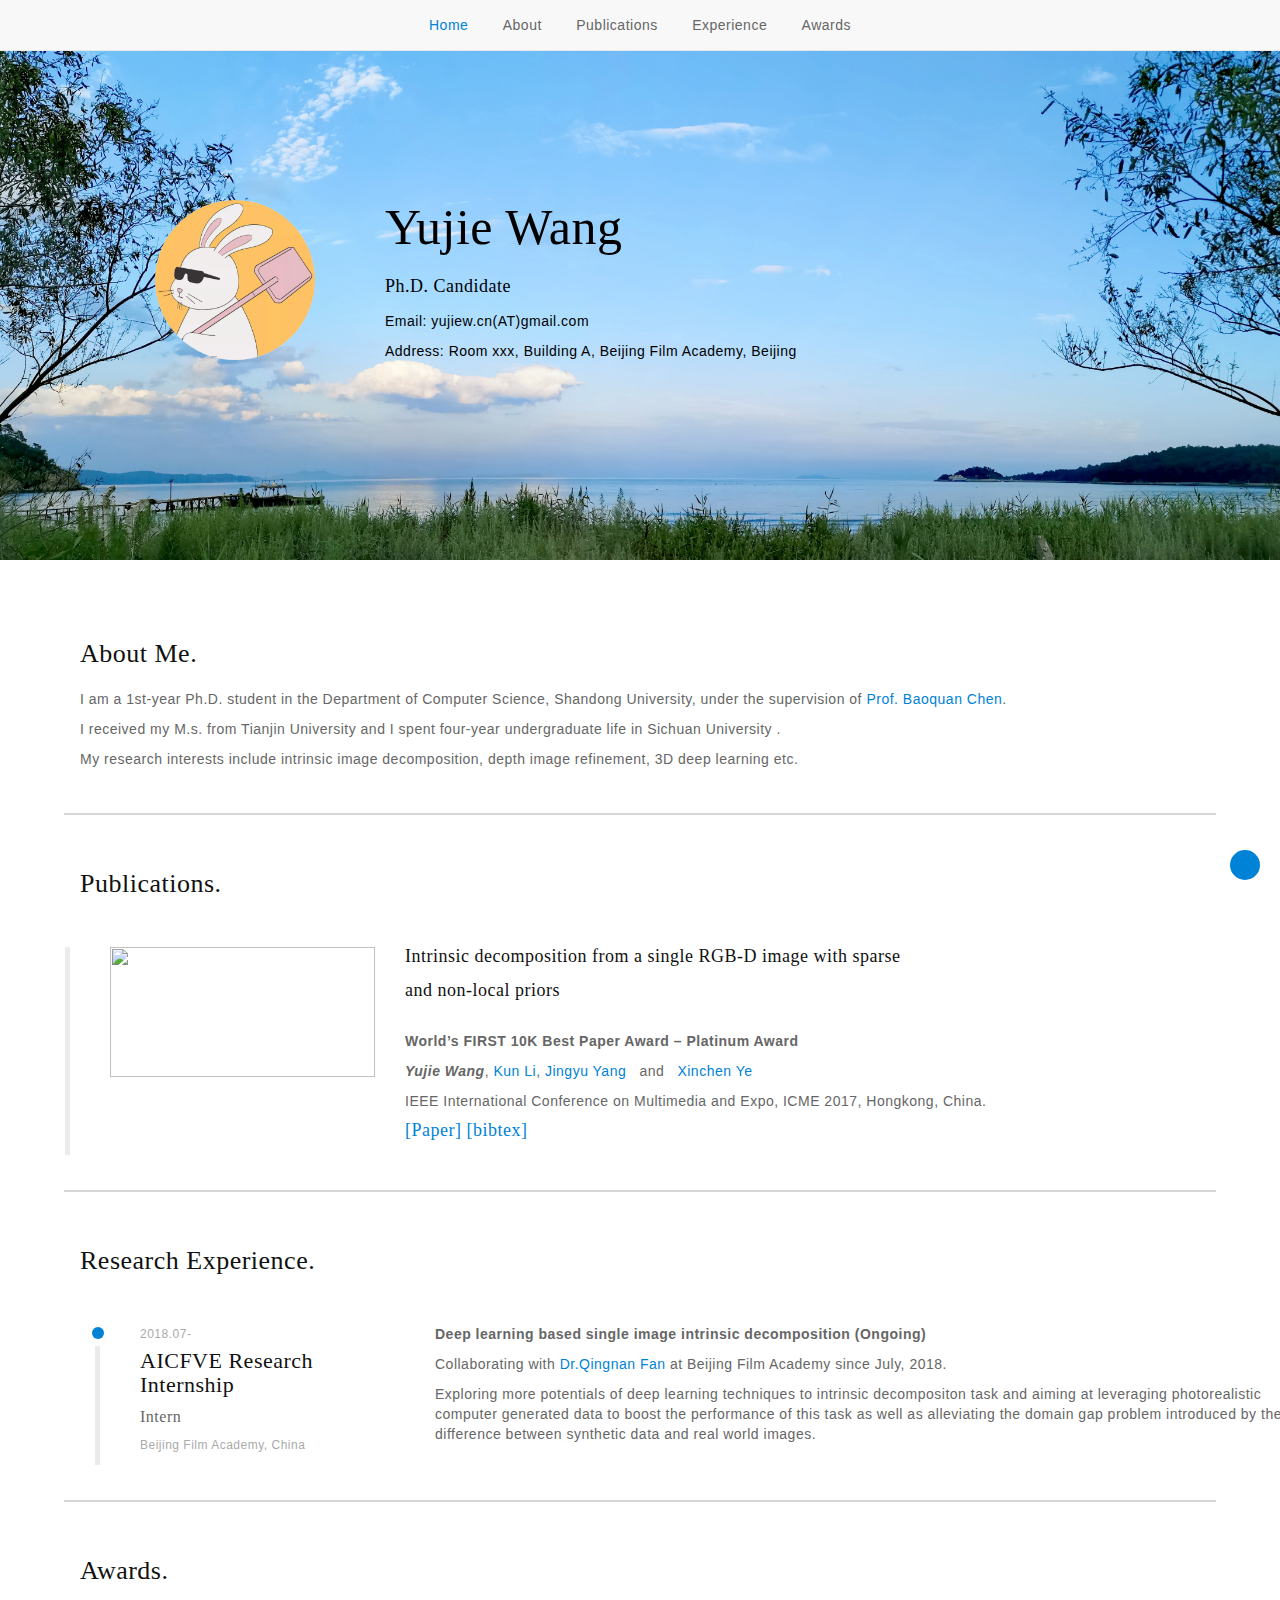
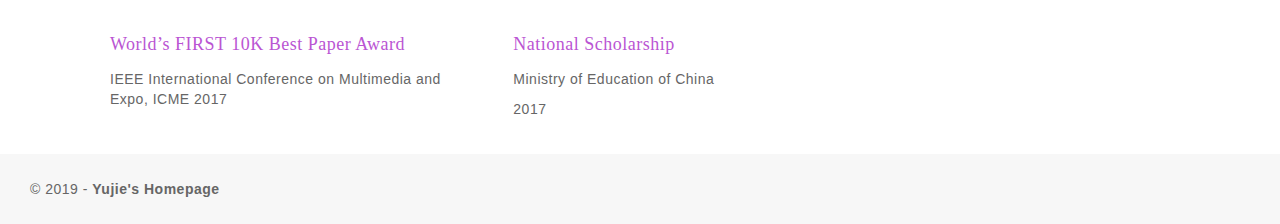
==== index.html @ 570c5219 "some modfications" ====
<!DOCTYPE html>
<!-- saved from url=(0246)https://lingjie0206.github.io/?nsukey=xHxqZQLPbK5eXNvQR48I%2FyLOnWsF6iZoFFMKDT1cUS3%2FcU7xE7DpmyDDtJPz%2BY4JBgWHkfpB4oqACpi%2Fmu6W2Wew%2FwYh3O0U6Y1pc0lm4FluoThorSBVmLbe%2Bt3ub7uQTBx3AI4%2FphvEs16xyaG2sRGMl24ywQGx3P%2FsGGtsnJjC5pZFH0u0V5836mWHkZH2 -->
<html lang="en" class=" js csstransforms csstransforms3d csstransitions"><head><meta http-equiv="Content-Type" content="text/html; charset=UTF-8">


<meta http-equiv="X-UA-Compatible" content="IE=edge">
<meta name="viewport" content="width=device-width, initial-scale=1">
<meta name="description" content="MyWork Resume">
<meta name="keywords" content="resume bootstrap template, resume / cv html template, html5 / css3 resume">
<meta name="author" content="KingStudio.ro">

<!-- favicon -->
<link rel="icon" href="./Lingjie Liu - HKU_files/images/favicon.png">
<!-- page title -->
<title> Yujie Wang </title>
<!-- bootstrap css -->
<link href="./Lingjie Liu - HKU_files/bootstrap.min.css" rel="stylesheet">
<!-- css -->
<link href="./Lingjie Liu - HKU_files/style.css" rel="stylesheet">
<link href="./Lingjie Liu - HKU_files/animate.css" rel="stylesheet">
<link href="./Lingjie Liu - HKU_files/owl.carousel.css" rel="stylesheet">
<link href="./Lingjie Liu - HKU_files/owl.theme.css" rel="stylesheet">
<!-- fonts -->
<link href="./Lingjie Liu - HKU_files/css" rel="stylesheet">
<link href="./Lingjie Liu - HKU_files/css(1)" rel="stylesheet">
<link href="./Lingjie Liu - HKU_files/font-awesome.min.css" rel="stylesheet" type="text/css">
<link href="./Lingjie Liu - HKU_files/FontAwesome.otf" rel="stylesheet" type="text/css">
<link rel="stylesheet" href="./Lingjie Liu - HKU_files/linear-icons.css">

<!-- HTML5 shim and Respond.js for IE8 support of HTML5 elements and media queries -->
<!-- WARNING: Respond.js doesn't work if you view the page via file:// -->
<!--[if lt IE 9]>
    <script src="https://oss.maxcdn.com/html5shiv/3.7.2/html5shiv.min.js"></script>
    <script src="https://oss.maxcdn.com/respond/1.4.2/respond.min.js"></script>
<![endif]-->

    
    
<script type="text/javascript" src="./Lingjie Liu - HKU_files/jquery-1.7.2.js"></script>
	<script>
		$(document).ready(function() {
		  $('.nav-toggle').click(function(){
			//get collapse content selector
			var collapse_content_selector = $(this).attr('href');
			//make the collapse content to be shown or hide
			var toggle_switch = $(this);
			$(collapse_content_selector).toggle(speed="slow");
            return false;
		  });
		});
	</script>
</head>    


	
<body class="main-demo top-nav">
<div id="top" data-toggle="top"></div>
<!-- navbar-default -->
<nav class="navbar navbar-default navbar-fixed-top">
    <div class="container-fluid navbar-header">
        <button type="button" class="navbar-toggle collapsed" data-toggle="collapse" data-target=".navbar-collapse">
        <span class="sr-only">Toggle navigation</span>
        <span class="icon-bar"></span>
        <span class="icon-bar"></span>
        <span class="icon-bar"></span>
        </button>
    </div><!-- / navbar-header -->
    <div class="navbar-collapse collapse">
        <ul class="nav navbar-nav">
            <li class="active">
                <a class="menu-item page-scroll" href="https://rongduo.github.io/index.html">Home</a>
            </li>
            <li>
                <a class="menu-item page-scroll" href="https://rongduo.github.io/?nsukey=xHxqZQLPbK5eXNvQR48I%2FyLOnWsF6iZoFFMKDT1cUS3%2FcU7xE7DpmyDDtJPz%2BY4JBgWHkfpB4oqACpi%2Fmu6W2Wew%2FwYh3O0U6Y1pc0lm4FluoThorSBVmLbe%2Bt3ub7uQTBx3AI4%2FphvEs16xyaG2sRGMl24ywQGx3P%2FsGGtsnJjC5pZFH0u0V5836mWHkZH2#about">About</a>
            </li>
            <!--
            <li>
                <a class="menu-item page-scroll" href="https://lingjie0206.github.io/?nsukey=xHxqZQLPbK5eXNvQR48I%2FyLOnWsF6iZoFFMKDT1cUS3%2FcU7xE7DpmyDDtJPz%2BY4JBgWHkfpB4oqACpi%2Fmu6W2Wew%2FwYh3O0U6Y1pc0lm4FluoThorSBVmLbe%2Bt3ub7uQTBx3AI4%2FphvEs16xyaG2sRGMl24ywQGx3P%2FsGGtsnJjC5pZFH0u0V5836mWHkZH2#news">Recent</a>
            </li> -->
            <li>
                <a class="menu-item page-scroll" href="https://rongduo.github.io/?nsukey=xHxqZQLPbK5eXNvQR48I%2FyLOnWsF6iZoFFMKDT1cUS3%2FcU7xE7DpmyDDtJPz%2BY4JBgWHkfpB4oqACpi%2Fmu6W2Wew%2FwYh3O0U6Y1pc0lm4FluoThorSBVmLbe%2Bt3ub7uQTBx3AI4%2FphvEs16xyaG2sRGMl24ywQGx3P%2FsGGtsnJjC5pZFH0u0V5836mWHkZH2#publications">Publications</a>
            </li>
            <!--
            <li>
                <a class="menu-item page-scroll" href="https://lingjie0206.github.io/?nsukey=xHxqZQLPbK5eXNvQR48I%2FyLOnWsF6iZoFFMKDT1cUS3%2FcU7xE7DpmyDDtJPz%2BY4JBgWHkfpB4oqACpi%2Fmu6W2Wew%2FwYh3O0U6Y1pc0lm4FluoThorSBVmLbe%2Bt3ub7uQTBx3AI4%2FphvEs16xyaG2sRGMl24ywQGx3P%2FsGGtsnJjC5pZFH0u0V5836mWHkZH2#otherprojects">Selected Projects</a>
            </li>-->
            <!--
            <li>
                <a class="menu-item page-scroll" href="https://lingjie0206.github.io/?nsukey=xHxqZQLPbK5eXNvQR48I%2FyLOnWsF6iZoFFMKDT1cUS3%2FcU7xE7DpmyDDtJPz%2BY4JBgWHkfpB4oqACpi%2Fmu6W2Wew%2FwYh3O0U6Y1pc0lm4FluoThorSBVmLbe%2Bt3ub7uQTBx3AI4%2FphvEs16xyaG2sRGMl24ywQGx3P%2FsGGtsnJjC5pZFH0u0V5836mWHkZH2#education">Education</a>
            </li>-->
            <li>
                <a class="menu-item page-scroll" href="https://rongduo.github.io/?nsukey=xHxqZQLPbK5eXNvQR48I%2FyLOnWsF6iZoFFMKDT1cUS3%2FcU7xE7DpmyDDtJPz%2BY4JBgWHkfpB4oqACpi%2Fmu6W2Wew%2FwYh3O0U6Y1pc0lm4FluoThorSBVmLbe%2Bt3ub7uQTBx3AI4%2FphvEs16xyaG2sRGMl24ywQGx3P%2FsGGtsnJjC5pZFH0u0V5836mWHkZH2#experience">Experience</a>
            </li>
            <!--
            <li>
                <a class="menu-item page-scroll" href="https://lingjie0206.github.io/?nsukey=xHxqZQLPbK5eXNvQR48I%2FyLOnWsF6iZoFFMKDT1cUS3%2FcU7xE7DpmyDDtJPz%2BY4JBgWHkfpB4oqACpi%2Fmu6W2Wew%2FwYh3O0U6Y1pc0lm4FluoThorSBVmLbe%2Bt3ub7uQTBx3AI4%2FphvEs16xyaG2sRGMl24ywQGx3P%2FsGGtsnJjC5pZFH0u0V5836mWHkZH2#activities">Activities</a>
            </li>-->
            <li>
                <a class="menu-item page-scroll" href="https://rongduo.github.io/?nsukey=xHxqZQLPbK5eXNvQR48I%2FyLOnWsF6iZoFFMKDT1cUS3%2FcU7xE7DpmyDDtJPz%2BY4JBgWHkfpB4oqACpi%2Fmu6W2Wew%2FwYh3O0U6Y1pc0lm4FluoThorSBVmLbe%2Bt3ub7uQTBx3AI4%2FphvEs16xyaG2sRGMl24ywQGx3P%2FsGGtsnJjC5pZFH0u0V5836mWHkZH2#honors">Awards</a>
            </li>
<!--
            <li>
                <a class="menu-item page-scroll" href="#portfolio">Portfolio</a>
            </li>
-->
            <!--
            <li class="dropdown">
            <a href="https://rongduo.github.io/LingjieLiu_CV.pdf"> Download CV </a>
            </li> -->
        </ul>
    </div><!--/.nav-collapse -->
</nav><!-- / navbar-default -->
<!-- content -->
    <div class="container">
        <!-- header -->
        <header id="home">
            <div class="header-content">
                <div class="row">
                    <div class="col-sm-3">
                        <img src="./Lingjie Liu - HKU_files/my-img-yujie.jpeg" alt="">
                    </div>
                    <div class="col-sm-9">
                        <h2><font color="black">Yujie Wang</font></h2>
                        <h5><font color="black">Ph.D. Candidate</font></h5>
                        <!--<p><font color="black"> Phone: +86 158 2202 9958</font></p>-->
                        <p><font color="black">Email: yujiew.cn(AT)gmail.com</font></p>
                        <p><font color="black">Address: Room xxx, Building A, Beijing Film Academy, Beijing</font></p>
                        <!-- 
                        <div class="row">
                            <div class="col-sm-2 feature-left space-top">
                                <div class="feature block">
                                    <div class="feature-icon">
                                        <i class="lnr lnr-phone"></i>
                                    </div>
                                    <p>+852 5438-2502</p> 
                                </div><!-- / feature-block 
                            </div><!-- / col-md-6 feature-left 
                            <div class="col-sm-2 feature-left space-top">
                                <div class="feature block">
                                    <div class="feature-icon">
                                        <i class="lnr lnr-envelope"></i>
                                    </div>
                                    <p>liulingjie0206@gmail.com</p>
                                </div><!-- / feature-block 
                            </div><!-- / col-md-6 feature-left 
                        </div><!-- / row 
                        <div class="row">
                            <div class="col-sm-7 feature-left space-top">
                                <div class="feature block">
                                    <div class="feature-icon">
                                        <i class="lnr lnr-map-marker"></i>
                                    </div>
                                    <p>Room 401, Chow Yei Ching Building, The University oF Hong Kong, Hong Kong</p>
                                </div><!-- / feature-block 
                            </div><!-- / col-sm-6 feature-left
                        </div><!-- / row -->
                    </div>
                </div><!-- / row -->
            </div>
        </header>
        <!-- / header -->
        
        <section id="about">
            <div class="container">
                <div id="layout-content" style="margin-top: 25px; width: 80%;" class="page-header space-left">
                    <h3>About Me.</h3>
                    <p stype="text-align: justify color:black;">I am a 1st-year Ph.D. student in the Department of Computer Science, Shandong University, under the supervision of <a href="https://cfcs.pku.edu.cn/baoquan">Prof. Baoquan Chen</a>.</p>

                    <p>  I received my M.s. from Tianjin University and I spent four-year undergraduate life in Sichuan University . </p>	
            <!--    
                    <p stype="text-align: justify;">I spent four months at New York University working with <a href="https://cims.nyu.edu/gcl/daniele.html"> Prof. Daniele Panozzo </a>. 
		    Prior to that, I had a wonderful time visiting <a href="https://people.mpi-inf.mpg.de/~theobalt/">Prof. Christian Theobalt</a> at Max-Planck-Institute for Informatics, Saarbrucken, Germany. 
		    I also spent great time at University College London under the supervision of <a href="http://www0.cs.ucl.ac.uk/staff/n.mitra/">Prof. Niloy J. Mitra</a>.
            </p><p stype="text-align: justify;">Before starting my PhD, I obtained a Bachelor's Degree in the Department of Computer Science and Technology, Huazhong University of Science and Technology in 2014 and supervised by <a href="http://grid.hust.edu.cn/hjin/">Prof. Hai Jin</a>.
                    </p>-->
		    <p stype="text-align: justify;">My research interests include intrinsic image decomposition, depth image refinement, 3D deep learning etc.
		    </p>
                <!-- / features -->
		</div>
            </div>
        </section>
        

        <!--<div style="width:90%;height:1px;margin:0px auto;padding:1px;background-color:#D5D5D5;overflow:hidden;"></div>


        
        <section id="news">
            <div class="container">
                <div style="margin-top: 25px; width: 80%;" class="page-header space-left">
                    <h3>Recent News.</h3>
			<h6>[May 2019] "MAT-Net: Medial Axis Transform Network for 3D Object Recognition" has been accepted by IJCAI'19. </h6>
			<h6>[March 2019] "Neural Animation and Reenactment of Human Actor Videos" will be presented at SIGGRAPH 2019. </h6>
			<h6>[Sept 2018] Check out a new <a href="https://shiropen.com/seamless/neural-animation-and-reenactment-of-human-actor-videos">media report</a> of our recent work "Neural Animation and Reenactment of Human Actor Videos" by Seamless. </h6>
			<h6>[Sept 2018] Check our recent work "Neural Animation and Reenactment of Human Actor Videos". </h6>
			<h6>[Sept 2018] Our paper "CurveFusion: Reconstructing Thin Structures from RGBD Sequences" has been conditionally accepted by SIGGRAPH Asia'18! </h6>
                    	<h6>[Jul 2017] Check out a new <a href="https://www.eurekalert.org/pub_releases/2017-07/afcm-drw070617.php">interview</a> of our recent work "Image-based Reconstruction of Wire Art" by EurekAlert!</h6>
                    	<h6>[Apr 2017] Our paper Image-based Reconstruction of Wire Art has been accepted by SIGGRAPH'17! See you in Los Angeles!</h6>
                    
                </div>
                
            </div>
        </section>       -->

        <div style="width:90%;height:1px;margin:0px auto;padding:1px;background-color:#D5D5D5;overflow:hidden;"></div>
        
        <!-- journal -->
        <section id="publications">
            <div id="bibtex_display">
            <div class="container">
                <div class="page-header space-left">
                    <h3>Publications.</h3>
                </div>
                <div class="timeline  border-color">				
                    <div class="timeline-item">
                        <div class="row">
                            <div class="col-md-3 timeline-info">
                               <img src="./Lingjie Liu - HKU_files/images/icme2017.jpg"  height="130px" alt="">
                            </div><!-- / timeline-info -->
                            <div class="col-md-9 timeline-details">
                                <h5>Intrinsic decomposition from a single RGB-D image with sparse </h5>
                                <h5>and non-local priors</h>
                                <p>&nbsp;&nbsp;&nbsp;&nbsp;&nbsp;&nbsp;</p>
                        <p><b> World’s FIRST 10K Best Paper Award – Platinum Award</b> </p>
                        <p><i><b>Yujie Wang</b></i>,&nbsp;<a href="http://cs.tju.edu.cn/faculty/likun/index.htm">Kun Li</a>,&nbsp;<a href="http://medialab-tju.org/">Jingyu Yang</a> &nbsp; and &nbsp; <a href="http://faculty.dlut.edu.cn/yexinchen/en/index.htm"> Xinchen Ye </a></p>
                        <p>IEEE International Conference on Multimedia and Expo, ICME 2017, Hongkong, China.</p>
                        <a href="https://ieeexplore.ieee.org/document/8019390">[Paper]</a>
                        <a href="http://xueshu.baidu.com/u/citation?&url=http%3A%2F%2Fwww.researchgate.net%2Fpublication%2F319569867_Intrinsic_decomposition_from_a_single_RGB-D_image_with_sparse_and_non-local_priors&sign=749da593f3db05ff2e3deffa752e872e&diversion=null&t=bib" class="nav-toggle">[bibtex]</a>  
                                <div id="collapse2" style="display:none">
                                        <div class="well">
		    <pre><span class="bibtexraw noread">@inproceedings{Wang2017Intrinsic,
  title={Intrinsic decomposition from a single RGB-D image with sparse and non-local priors},
  author={Wang, Yujie and Li, Kun and Yang, Jingyu and Ye, Xinchen},
  booktitle={IEEE International Conference on Multimedia & Expo},
  year={2017},
}
</span></pre></div></div>                  
                            </div><!-- / timeline-details -->
                        </div><!-- / row -->
                    </div><!-- / timeline-item -->
                </div>
            </div>
            </div>
        </section>
        <!-- / journal -->

    <!--    
	<div style="width:90%;height:1px;margin:0px auto;padding:1px;background-color:#D5D5D5;overflow:hidden;"></div>
	
        <section id="otherprojects">
            <div id="bibtex_display">
            <div class="container">
                <div class="page-header space-left">
                    <h3>Other Selected Projects.</h3>
                </div>
                <div class="timeline  border-color">
				
			<div class="timeline-item">
                        <div class="row">
                            <div class="col-md-9 timeline-details">
                                <h5>Neural Human Video Rendering: Joint Learning of Dynamic Textures and Rendering-to-Video Translation </h5>
                                <p>In progress</p>
				<p stype="text-align: justify;"> Synthesizing realistic videos of humans using neural networks has been a popular alternative to the conventional graphics-based rendering pipeline due to its high efficiency.
                        Existing works typically formulate this as an image-to-image translation problem in 2D screen space, which leads to artifacts such as over-smoothing, missing body parts, and temporal instability of fine-scale detail, such as pose-dependent wrinkles in the clothing. 
					We are developing a novel human video synthesis method that approaches these limiting factors by explicitly disentangling the learning of time-coherent fine-scale details from the pose-dependent embedding of the human in 2D screen space.
				</p>            
			</div>--> <!-- / timeline-details -->
            <!-- </div> --><!-- / row -->
                    <!-- </div> --><!-- / timeline-item -->

                    <!--
                    <div class="timeline-item">
                            <div class="row">
                                <div class="col-md-9 timeline-details">
                                    <h5>Point Cloud Reconstruction </h5>
                                    <p>Joint project with the Hong Kong Applied Science and Technology Research Institute (ASTRI) with a total budget of 500,000 HKD </p>
                </div> --><!-- / timeline-details -->
                          <!-- </div> --><!-- / row -->
                        <!-- </div> --><!-- / timeline-item -->


                <!-- </div> -->
           <!-- </div> -->
            <!-- </div> -->
        <!--</section> -->
        <!-- / journal -->

        <div style="width:90%;height:1px;margin:0px auto;padding:1px;background-color:#D5D5D5;overflow:hidden;"></div>

        <!-- education -->
        <section id="experience">
                <div class="container">
                    <div class="page-header" style="text-indent:-0.5em;">
                        <h3>Research Experience.</h3>
                    </div>
                    <div class="timeline  border-color">                
                <div class="timeline-item">
                            <div class="timeline-point  off-timeline-point  point-color"></div>
                            <div class="row">
                                <div class="col-md-3 timeline-info">
                                    <p class="timeline-date">2018.07-</p>  
                                    <h4 class="timeline-com">AICFVE Research Internship</h4>
                                    <h6 class="timeline-role">Intern</h6>
                                    <p class="timeline-location">Beijing Film Academy, China</p>
                                </div><!-- / timeline-info -->
                                <div class="col-md-9 timeline-details">
                                    <p>
                                        <b>Deep learning based single image intrinsic decomposition (Ongoing)</b>
                                    </p>
                                    <p>
                                          Collaborating with <a href="http://irc.cs.sdu.edu.cn/~qingnan/"> Dr.Qingnan Fan</a> at Beijing Film Academy since July, 2018.
                                    </p>
                                    <p> Exploring more potentials of deep learning techniques to intrinsic decompositon task and aiming at leveraging photorealistic computer generated data to boost the performance of this task as well as alleviating the domain gap problem introduced by the difference between synthetic data and real world images.  
                                </div><!-- / timeline-details -->
                            </div><!-- / row -->
                        </div><!-- / timeline-item -->    
    
                    </div><!-- / timeline -->
                </div><!-- / container -->
            </section>
            <!-- / education -->
    
            <div style="width:90%;height:1px;margin:0px auto;padding:1px;background-color:#D5D5D5;overflow:hidden;"></div>

        <!-- honor -->
        <section id="honors">
            <div class="container">
                <!-- <div class="row">
                    <div class="col-md-4 feature-left space-bottom">
                        <div class="feature block">
                            <div class="feature-icon">
                                <i class="lnr lnr-user"></i>
                            </div>
                            <h5>Full Name</h5>
                        </div>
                        <p>Lingjie Liu</p>
                      </div><!-- / feature -->
                    
                      <!--
                      <div class="col-md-4 feature-left space-bottom">
                        <div class="feature block">
                            <div class="feature-icon">
                                <i class="lnr lnr-calendar-full"></i>
                            </div>
                            <h5>Bithdate</h5>
                        </div>
                        <p>Aug. 13, 1991</p>
                      </div><!-- / feature -->
                      <!--
                      <div class="col-md-4 feature-left space-bottom">
                        <div class="feature block">
                            <div class="feature-icon">
                                <i class="lnr lnr-map-marker"></i>
                            </div>
                            <h5>Address</h5>
                        </div>
                        <p>33 King Street, Miami, FL</p>
                      </div><!-- / feature -->

                <!-- </div>-- / row -->
                <!-- / features -->

                <!-- awards -->
                <div class="page-header space-left" style="text-indent:-1em;">
                    <h3>Awards.</h3>
                </div>
                <div class="row">
                    <div class="col-md-4">
                        <div class="award">
                            <h5 class="text-primary">World’s FIRST 10K Best Paper Award</h5>
                            <p>IEEE International Conference on Multimedia and Expo, ICME 2017 </p>
                        </div>
                    </div><!-- / award -->

                    <div class="col-md-4">
                        <div class="award">
                            <h5 class="text-primary">National Scholarship</h5>
                            <p>Ministry of Education of China</p>
                            <p>2017</p>
                        </div>
                    </div><!-- / award -->
                </div><!-- / row -->
                <!-- / awards -->

                <!-- facts -->
                <!-- / facts -->

                <!-- skills -->
                <!-- <div id="skills">
                    <div class="page-header space-left">
                        <h3>Skills<span class="text-primary">.</span></h3>
                    </div>
                    <div class="row">
                        <!-- progress-bars left
                        <div class="col-sm-6">
                            <h6 class="progress-title">Photoshop</h6>
                            <div class="progress">
                                <div class="progress-bar progress-bar-primary animated fadeInLeft" role="progressbar" aria-valuenow="90" aria-valuemin="0" aria-valuemax="100" style="width: 90%">
                                </div>
                            </div><!-- / progress
                            <h6 class="progress-title">Ilustrator</h6>
                            <div class="progress">
                                <div class="progress-bar progress-bar-primary animated fadeInLeft" role="progressbar" aria-valuenow="70" aria-valuemin="0" aria-valuemax="100" style="width: 70%">
                                </div>
                            </div><!-- / progress
                            <h6 class="progress-title">Sketch</h6>
                            <div class="progress">
                                <div class="progress-bar progress-bar-primary animated fadeInLeft" role="progressbar" aria-valuenow="80" aria-valuemin="0" aria-valuemax="100" style="width: 80%">
                                </div>
                            </div><!-- / progress -->
                        </div>
                        <!-- / progress-bars left -->
                        <!-- progress-bars right
                        <div class="col-sm-6">
                            <h6 class="progress-title">HTML5</h6>
                            <div class="progress">
                                <div class="progress-bar progress-bar-primary animated fadeInLeft" role="progressbar" aria-valuenow="80" aria-valuemin="0" aria-valuemax="100" style="width: 80%">
                                </div>
                            </div><!-- / progress 
                            <h6 class="progress-title">CSS3</h6>
                            <div class="progress">
                                <div class="progress-bar progress-bar-primary animated fadeInLeft" role="progressbar" aria-valuenow="90" aria-valuemin="0" aria-valuemax="100" style="width: 90%">
                                </div>
                            </div><!-- / progress
                            <h6 class="progress-title">SASS</h6>
                            <div class="progress">
                                <div class="progress-bar progress-bar-primary animated fadeInLeft" role="progressbar" aria-valuenow="60" aria-valuemin="0" aria-valuemax="100" style="width: 60%">
                                </div>
                            </div><!-- / progress 
                        </div>
                        <!-- / progress-bars right
                    </div><!-- / row
                </div>
                <!-- / skills
            </div><!-- / container -->
        </section>
        <!-- / about -->

        
        <footer>
            <div class="container">
                <p class="footer-info">© 2019 - <strong>Yujie's Homepage</strong>
                    <span class="social pull-right">
                        <!--
                        <a href="https://www.facebook.com/profile.php?id=100005961649379"><i class="fa fa-facebook"></i></a>
                        <a href="https://lingjie0206.github.io/?nsukey=xHxqZQLPbK5eXNvQR48I%2FyLOnWsF6iZoFFMKDT1cUS3%2FcU7xE7DpmyDDtJPz%2BY4JBgWHkfpB4oqACpi%2Fmu6W2Wew%2FwYh3O0U6Y1pc0lm4FluoThorSBVmLbe%2Bt3ub7uQTBx3AI4%2FphvEs16xyaG2sRGMl24ywQGx3P%2FsGGtsnJjC5pZFH0u0V5836mWHkZH2#"><i class="fa fa-twitter"></i></a>
                        <a href="https://lingjie0206.github.io/?nsukey=xHxqZQLPbK5eXNvQR48I%2FyLOnWsF6iZoFFMKDT1cUS3%2FcU7xE7DpmyDDtJPz%2BY4JBgWHkfpB4oqACpi%2Fmu6W2Wew%2FwYh3O0U6Y1pc0lm4FluoThorSBVmLbe%2Bt3ub7uQTBx3AI4%2FphvEs16xyaG2sRGMl24ywQGx3P%2FsGGtsnJjC5pZFH0u0V5836mWHkZH2#"><i class="fa fa-google-plus"></i></a>
                        <a href="https://www.linkedin.com/in/lingjie-liu-04a496a5/"><i class="fa fa-linkedin"></i></a>-->
                    </span>
                </p>
            </div><!-- / container -->
        </footer><!-- / light-footer -->

        <!-- scroll to top -->
        <a href="https://lingjie0206.github.io/?nsukey=xHxqZQLPbK5eXNvQR48I%2FyLOnWsF6iZoFFMKDT1cUS3%2FcU7xE7DpmyDDtJPz%2BY4JBgWHkfpB4oqACpi%2Fmu6W2Wew%2FwYh3O0U6Y1pc0lm4FluoThorSBVmLbe%2Bt3ub7uQTBx3AI4%2FphvEs16xyaG2sRGMl24ywQGx3P%2FsGGtsnJjC5pZFH0u0V5836mWHkZH2#top" class="scroll-to-top page-scroll is-visible" data-nav-status="toggle"><i class="fa fa-angle-up"></i></a>
        <!-- / scroll to top -->

    </div><!-- / container-->
<!-- / content -->

<!-- javascript -->
<script src="./Lingjie Liu - HKU_files/jquery.min.js"></script>
<script src="./Lingjie Liu - HKU_files/bootstrap.min.js"></script>
<script src="./Lingjie Liu - HKU_files/jquery.easing.min.js"></script>

<script type="text/javascript" src="./Lingjie Liu - HKU_files/bibtex_js.js" charset="utf-8"></script>
<!--
<bibtex src="lingjie.bib"></bibtex>
<script>
    $(function() {
      $("#Fontselector").on("change",function() {
        var font = $("#Fontselector option:selected").text();
        console.log(font);
        $('.title.fonters').each(function() {
            $(this).css("font-family",font);
        });
      }); 
    });   
    function reset() {
        $("select").each(function () {
          localStorage.setItem($(this).attr("id"),"");
          $(this).val("");
        }); 
        $("#searchbar").val("");
        $("#searchbar").trigger('change');
    }
</script>
<style>
    html,body,span,h1 {
        font-family: "Times New Roman", Times, serif;
        font-size: 17px;
    }
    bibtex { display: none; }
    .searchbar { margin-left:0px;}
    #bibtex_errors { margin-top:10px; color: red;}
    h1.header {margin-left:8px;}
    h1.YEAR { font-size: 17px; font-weight: bold; display: inline; margin-left:8px;}
</style>
-->

<!-- menu toggle script -->
<script>
    $("#menu-toggle").click(function(e) {
        e.preventDefault();
        $("#wrapper").toggleClass("toggled");
    });
</script>
<!-- / menu toggle script -->

<!-- nav scroll -->
<script src="./Lingjie Liu - HKU_files/scrolling-nav.js"></script>
<script>
$(".nav a").on("click", function(){
   $(".nav").find(".active").removeClass("active");
   $(this).parent().addClass("active");
});
</script>
<!-- / nav scroll -->

<!-- contact form -->
<script src="./Lingjie Liu - HKU_files/validator.min.js" type="text/javascript"></script>
<script src="./Lingjie Liu - HKU_files/form-scripts.js" type="text/javascript"></script>
<!-- / contact form -->

<!-- facts counter -->
<script src="./Lingjie Liu - HKU_files/jquery.countTo.js"></script>
 <script type="text/javascript">
      $('.timer').countTo({
        refreshInterval: 60,
        formatter: function (value, options) {
          return value.toFixed(options.decimals);
        },
      });
</script>
<!-- / facts counter -->

<!-- portfolio script -->
<script src="./Lingjie Liu - HKU_files/jquery.shuffle.min.js"></script>
<script src="./Lingjie Liu - HKU_files/custom.js"></script>
<!-- / portfolio script -->

<!-- posts carousel -->
<script src="./Lingjie Liu - HKU_files/owl.carousel.min.js"></script>
<script>
    $(document).ready(function() {
      $("#posts-carousel").owlCarousel({
        items : 3,
        itemsDesktop : [1099,3],
        itemsDesktopSmall : [979,3]
      });
    });
</script>
<script src="./Lingjie Liu - HKU_files/owl.carousel.min.js"></script>
<script>
    $(document).ready(function() {
      $("#posts-carousel2").owlCarousel({
        items : 3,
        itemsDesktop : [1099,3],
        itemsDesktopSmall : [979,3]
      });
    });
</script>
<!-- / posts carousel -->

<!-- hide nav -->
<script src="./Lingjie Liu - HKU_files/hide-nav.js"></script>
<!-- / hide nav -->

<!-- / javascript -->



</body></html>
---- Lingjie Liu - HKU_files/style.css ----
/* Typography */
h1, h2, h3, h4, h5, h6 {
  color: #111111;
  font-family: "Merriweather", serif;
  font-weight: 400;
  letter-spacing: 0.5px;
  margin-top: 0;
}

h1 {
  font-size: 36px;
  margin-bottom: 24px;
}

h2 {
  font-size: 30px;
  margin-bottom: 22px;
}

h3 {
  font-size: 26px;
  margin-bottom: 20px;
}

h4 {
  font-size: 22px;
  margin-bottom: 18px;
}

h5 {
  font-size: 18px;
  margin-bottom: 14px;
}

h6 {
  font-size: 16px;
  margin-bottom: 12px;
}

a {
  color: #0082d6;
  -moz-transition: 0.2s ease-in;
  -o-transition: 0.2s ease-in;
  -webkit-transition: 0.2s ease-in;
  -ms-transition: 0.2s ease-in;
  transition: 0.2s ease-in;
  letter-spacing: 0.5px;
  font-weight: 400;
  outline: 0 !important;
}
a:hover, a:active, a:focus {
  color: #0266a7;
  text-decoration: none;
}

p {
  font-family: "Open Sans", sans-serif;
  font-weight: 400;
  font-size: 14px;
  line-height: 20px;
  color: #666666;
  letter-spacing: 0.5px;
  margin-bottom: 10px;
}

ul {
  list-style: none;
  padding: 0;
}

ul, ol {
  padding-left: 16px;
  margin-top: 0;
  margin-bottom: 20px;
}

.list-featured {
  list-style: none;
  padding: 0;
}

.list-featured li {
  position: relative;
  padding-left: 14px;
  margin-bottom: 7px;
}

.list-featured li:before {
  position: absolute;
  display: block;
  content: "";
  width: 6px;
  height: 6px;
  border-radius: 50%;
  left: 0;
  top: 7px;
  background-color: #0082d6;
}

ol li {
  margin-bottom: 7px;
}

li {
  color: #666666;
  font-size: 16px;
  line-height: 20px;
  letter-spacing: 0.5px;
}

blockquote {
  border-left: 5px solid #ebebeb;
}

blockquote p {
  font-size: 16px;
  font-weight: 400;
}

cite {
  color: #cccccc;
  font-size: 14px;
}

strong {
  font-weight: 700;
}

.text-uppercase {
  text-transform: uppercase;
}

.lead {
  font-size: 18px;
}

.text-sm {
  font-size: 12px;
}

.text-xs {
  font-size: 10px;
}

.text-left {
  text-align: left;
}

.text-center {
  text-align: center;
}

.text-right {
  text-align: right;
}

.text-default {
  color: #333333;
}

.text-primary {
  color: #ba55d3;
}

.text-success {
  color: #26ae46;
}

.text-info {
  color: #0072bc;
}

.text-warning {
  color: #e98b1c;
}

.text-danger {
  color: #e80606;
}

.bg-default {
  color: white;
  background: #333333;
  padding: 3px 4px;
}

.bg-primary {
  color: white;
  background: #0082d6;
  padding: 3px 4px;
}

.bg-success {
  color: white;
  background: #26ae46;
  padding: 3px 4px;
}

.bg-info {
  color: white;
  background: #0072bc;
  padding: 3px 4px;
}

.bg-warning {
  color: white;
  background: #e98b1c;
  padding: 3px 4px;
}

.bg-danger {
  color: white;
  background: #e80606;
  padding: 3px 4px;
}

/* / End Typography */
/* Base CSS */
body {
  color: #666666;
  background: #ffffff;
  font-family: "Open Sans", sans-serif;
  font-weight: 400;
  font-size: 14px;
  line-height: 20px;
  letter-spacing: 0.5px;
  min-height: 500px;
}

html, body {
  height: 100%;
  margin: 0;
}

.row {
  margin-right: 0;
  margin-left: 0;
}

.container-fluid {
  padding: 0;
}



img {
  width: 100%;
  max-width: 100%;
  display: block;
  margin-left: auto;
  margin-right: auto;
}

.page-header {
  font-size: 30px;
  font-weight: 700;
  border: none;
  padding-top: 50px;
  margin: 0 0 20px 0;
}

.page-header.wsub {
  margin-bottom: 0;
}

.page-header.wsub h2 {
  margin-bottom: 0;
}

.sub-title {
  color: #111111;
  font-size: 24px;
  font-weight: 400;
}

.space-top {
  margin-top: 20px !important;
}

.space-top-2x {
  margin-top: 40px !important;
}

.space-bottom {
  margin-bottom: 20px !important;
}

.space-bottom-2x {
  margin-bottom: 40px !important;
}

.space-left {
  padding-left: 15px !important;
}

.space-left-2x {
  padding-left: 30px !important;
}

.space-right {
  padding-right: 15px !important;
}

.space-right-2x {
  padding-right: 30px !important;
}

.space-25 {
  margin: 12.5px 0;
  line-height: 0;
}

.space-50 {
  margin: 25px 0;
  line-height: 0;
}

.space-100 {
  margin: 50px 0;
  line-height: 0;
}

.space-200 {
  margin: 100px 0;
  line-height: 0;
}

.no-margin {
  margin: 0 !important;
}

.no-padding {
  padding: 0 !important;
}

a:focus {
  outline: none !important;
}

.btn {
  white-space: nowrap;
}

.btn-social {
  white-space: nowrap;
}

.btn-primary {
  color: #0082d6;
  background: transparent;
  border: 2px solid #0082d6;
  border-radius: 50px;
}

.btn {
  white-space: nowrap;
}

.btn-social {
  white-space: nowrap;
}

.btn:focus {
  outline: none !important;
}

.btn-social:focus {
  outline: none !important;
}

input:focus {
  outline: none !important;
}

/* Buttons */
.btn {
  font-weight: 400;
  font-size: 13px;
  letter-spacing: 0.5px;
  -moz-transition: 0.2s ease-in;
  -o-transition: 0.2s ease-in;
  -webkit-transition: 0.2s ease-in;
  -ms-transition: 0.2s ease-in;
  transition: 0.2s ease-in;
  border-radius: 0;
  padding: 9px 10px;
}

.btn span {
  margin-left: 10px;
  margin-right: 10px;
}

.btn:hover {
  background: transparent;
}

.btn:focus {
  background: transparent;
}

.btn-xl {
  font-size: 20px;
  padding: 9px 10px;
}

.btn-lg {
  font-size: 15px;
  padding: 10px 12px;
}

.btn-sm {
  font-size: 12px;
  padding: 7px 6px;
}

.btn-xs {
  font-size: 10px;
  padding: 5px 8px;
}

.btn-rounded {
  border-radius: 5px !important;
}

.btn-pill {
  border-radius: 50px !important;
}

.btn-circle {
  border-radius: 50% !important;
  height: 40px;
  width: 40px;
  padding: 3px !Important;
}

.btn-square {
  height: 40px;
  width: 40px;
  border-radius: 5px;
  padding: 3px !Important;
}

.btn-link {
  color: #0082d6;
}

.btn-link:hover {
  color: #0266a7;
  text-decoration: none;
}

.btn-link:focus {
  color: #0266a7;
  text-decoration: none;
}

/* Default Button */
.btn-default, .btn-default:active, .btn-default:focus {
  color: #333333;
  border: 2px solid #333333;
  background: transparent;
}

.btn-default:hover {
  color: white;
  background: #333333;
  border: 2px solid #333333;
}

.btn-default-filled, .btn-default-filled:active, .btn-default-filled:focus {
  color: white;
  background: #333333;
  border: 2px solid #333333;
}

.btn-default-filled:hover {
  color: white;
  background: #111111;
  border: 2px solid #111111;
}

/* / End Default Button */
/* Primary Button */
.btn-primary, .btn-primary:active, .btn-primary:focus {
  color: #0082d6;
  border: 2px solid #0082d6;
  background: transparent;
}

.btn-primary:hover {
  color: white;
  background: #0082d6;
  border: 2px solid #0082d6;
}

.btn-primary-filled, .btn-primary-filled:active, .btn-primary-filled:focus {
  color: white;
  background: #0082d6;
  border: 2px solid #0082d6;
}

.btn-primary-filled:hover {
  color: white;
  background: #0266a7;
  border: 2px solid #0266a7;
}

/* / End Primary Button */
/* Success Button */
.btn-success, .btn-success:active, .btn-success:focus {
  color: #26ae46;
  border: 2px solid #26ae46;
  background: transparent;
}

.btn-success:hover {
  color: white;
  background: #26ae46;
  border: 2px solid #26ae46;
}

.btn-success-filled, .btn-success-filled:active, .btn-success-filled:focus {
  color: white;
  background: #26ae46;
  border: 2px solid #26ae46;
}

.btn-success-filled:hover {
  color: white;
  background: #0c7d27;
  border: 2px solid #0c7d27;
}

/* / End Success Button */
/* Info Button */
.btn-info, .btn-info:active, .btn-info:focus {
  color: #0072bc;
  border: 2px solid #0072bc;
  background: transparent;
}

.btn-info:hover {
  color: white;
  background: #0072bc;
  border: 2px solid #0072bc;
}

.btn-info-filled, .btn-info-filled:active, .btn-info-filled:focus {
  color: white;
  background: #0072bc;
  border: 2px solid #0072bc;
}

.btn-info-filled:hover {
  color: white;
  background: #125988;
  border: 2px solid #125988;
}

/* / End Info Button */
/* Warning Button */
.btn-warning, .btn-warning:active, .btn-warning:focus {
  color: #e98b1c;
  border: 2px solid #e98b1c;
  background: transparent;
}

.btn-warning:hover {
  color: white;
  background: #e98b1c;
  border: 2px solid #e98b1c;
}

.btn-warning-filled, .btn-warning-filled:active, .btn-warning-filled:focus {
  color: white;
  background: #e98b1c;
  border: 2px solid #e98b1c;
}

.btn-warning-filled:hover {
  color: white;
  background: #c26b05;
  border: 2px solid #c26b05;
}

/* / End Warning Button */
/* Danger Button */
.btn-danger, .btn-danger:active, .btn-danger:focus {
  color: #e80606;
  border: 2px solid #e80606;
  background: transparent;
}

.btn-danger:hover {
  color: white;
  background: #e80606;
  border: 2px solid #e80606;
}

.btn-danger-filled, .btn-danger-filled:active, .btn-danger-filled:focus {
  color: white;
  background: #e80606;
  border: 2px solid #e80606;
}

.btn-danger-filled:hover {
  color: white;
  background: #c20303;
  border: 2px solid #c20303;
}

/* / End Danger Button */
/* Social Buttons */
.btn-social {
  font-size: 13px;
  padding: 8px 15px;
  letter-spacing: 0.5px;
  vertical-align: middle;
  -moz-transition: 0.2s ease-in;
  -o-transition: 0.2s ease-in;
  -webkit-transition: 0.2s ease-in;
  -ms-transition: 0.2s ease-in;
  transition: 0.2s ease-in;
}

.btn-social span {
  margin-left: 10px;
}

/* Facebook Button */
.btn-facebook, .btn-facebook:active, .btn-facebook:focus {
  color: #4e68a1;
  background: transparent;
  border: 2px solid #4e68a1;
}

.btn-facebook:hover {
  color: white !important;
  background: #4e68a1;
  border: 2px solid #4e68a1;
}

.btn-facebook-filled, .btn-facebook-filled:active, .btn-facebook-filled:focus {
  color: white;
  background: #4e68a1;
  border: 2px solid #4e68a1;
}

.btn-facebook-filled:hover {
  color: white;
  background: #3b4f7a;
  border: 2px solid #3b4f7a;
}

.btn-facebook-link, .btn-facebook-link:active, .btn-facebook-link:focus {
  color: #4e68a1;
  background: transparent;
  border: none;
}

.btn-facebook-link:hover {
  color: #3b4f7a;
}

/* / End Facebook Button */
/* Twitter Button */
.btn-twitter, .btn-twitter:active, .btn-twitter:focus {
  color: #65b5f2;
  background: transparent;
  border: 2px solid #65b5f2;
}

.btn-twitter:hover {
  color: white;
  background: #65b5f2;
  border: 2px solid #65b5f2;
}

.btn-twitter-filled, .btn-twitter-filled:active, .btn-twitter-filled:focus {
  color: white;
  background: #65b5f2;
  border: 2px solid #65b5f2;
}

.btn-twitter-filled:hover {
  color: white;
  background: #5294c6;
  border: 2px solid #5294c6;
}

.btn-twitter-filled:hover {
  color: white;
  background: #5294c6;
  border: 2px solid #5294c6;
}

.btn-twitter-link, .btn-twitter-link:active, .btn-twitter-link:focus {
  color: #65b5f2;
  background: transparent;
  border: none;
}

.btn-twitter-link:hover {
  color: #5294c6;
}

/* / End Twitter Button */
/* Google Button */
.btn-google, .btn-google:active, .btn-google:focus {
  color: #e05d4b;
  background: transparent;
  border: 2px solid #e05d4b;
}

.btn-google:hover {
  color: white;
  background: #e05d4b;
  border: 2px solid #e05d4b;
}

.btn-google-filled, .btn-google-filled:active, .btn-google-filled:focus {
  color: white;
  background: #e05d4b;
  border: 2px solid #e05d4b;
}

.btn-google-filled:hover {
  color: white;
  background: #b94c3d;
  border: 2px solid #b94c3d;
}

.btn-google-link, .btn-google-link:active, .btn-google-link:focus {
  color: #e05d4b;
  background: transparent;
  border: none;
}

.btn-google-link:hover {
  color: #b94c3d;
}

/* / End Google Button */
/* Linkedin Button */
.btn-linkedin, .btn-linkedin:active, .btn-linkedin:focus {
  color: #2083bc;
  background: transparent;
  border: 2px solid #2083bc;
}

.btn-linkedin:hover {
  color: white;
  background: #2083bc;
  border: 2px solid #2083bc;
}

.btn-linkedin-filled, .btn-linkedin-filled:active, .btn-linkedin-filled:focus {
  color: white;
  background: #2083bc;
  border: 2px solid #2083bc;
}

.btn-linkedin-filled:hover {
  color: white;
  background: #186592;
  border: 2px solid #186592;
}

.btn-linkedin-link, .btn-linkedin-link:active, .btn-linkedin-link:focus {
  color: #2083bc;
  background: transparent;
  border: none;
}

.btn-linkedin-link:hover {
  color: #186592;
}

/* / End Linkedin Button */
/* Pinterest Button */
.btn-pinterest, .btn-pinterest:active, .btn-pinterest:focus {
  color: #d2373b;
  background: transparent;
  border: 2px solid #d2373b;
}

.btn-pinterest:hover {
  color: white;
  background: #d2373b;
  border: 2px solid #d2373b;
}

.btn-pinterest-filled, .btn-pinterest-filled:active, .btn-pinterest-filled:focus {
  color: white;
  background: #d2373b;
  border: 2px solid #d2373b;
}

.btn-pinterest-filled:hover {
  color: white;
  background: #ad2c2f;
  border: 2px solid #ad2c2f;
}

.btn-pinterest-link, .btn-pinterest-link:active, .btn-pinterest-link:focus {
  color: #d2373b;
  background: transparent;
  border: none;
}

.btn-pinterest-link:hover {
  color: #ad2c2f;
}

/* / End Pinterest Button */
/* Dribbble Button */
.btn-dribbble, .btn-dribbble:active, .btn-dribbble:focus {
  color: #ec5f94;
  background: transparent;
  border: 2px solid #ec5f94;
}

.btn-dribbble:hover {
  color: white;
  background: #ec5f94;
  border: 2px solid #ec5f94;
}

.btn-dribbble-filled, .btn-dribbble-filled:active, .btn-dribbble-filled:focus {
  color: white;
  background: #ec5f94;
  border: 2px solid #ec5f94;
}

.btn-dribbble-filled:hover {
  color: white;
  background: #b4446e;
  border: 2px solid #b4446e;
}

.btn-dribbble-link, .btn-dribbble-link:active, .btn-dribbble-link:focus {
  color: #ec5f94;
  background: transparent;
  border: none;
}

.btn-dribbble-link:hover {
  color: #b4446e;
}

/* / End Dribbble Button */
/* / End Social Buttons */
/* Checkboxes */
.checkbox {
  padding-left: 10px;
}

.checkbox label {
  display: inline-block;
  position: relative;
  padding-left: 20px;
  width: 25px;
  height: 25px;
}

.checkbox label span {
  margin-top: 2px;
  position: absolute;
  white-space: nowrap;
}

.checkbox label::before {
  content: "";
  display: inline-block;
  position: absolute;
  width: 25px;
  height: 25px;
  left: 0;
  margin-left: -20px;
  border: 2px solid #cccccc;
  border-radius: 5px;
  background-color: white;
  -webkit-transition: border 0.15s ease-in-out, color 0.15s ease-in-out;
  -o-transition: border 0.15s ease-in-out, color 0.15s ease-in-out;
  transition: border 0.15s ease-in-out, color 0.15s ease-in-out;
}

.checkbox label::after {
  display: inline-block;
  position: absolute;
  width: 25px;
  height: 25px;
  left: 0;
  top: 0;
  margin-left: -17px;
  padding-left: 3px;
  padding-top: 3px;
  font-size: 14px;
  color: #333333;
}

.checkbox + .checkbox, .radio + .radio {
  margin-top: 0;
}

.checkbox input[type="checkbox"] {
  opacity: 0;
}

.checkbox input[type="checkbox"]:checked + label::after {
  font-family: 'FontAwesome';
  content: "\f00c";
}

.checkbox input[type="checkbox"]:disabled + label {
  opacity: 0.3;
}

.checkbox input[type="checkbox"]:disabled + label::before {
  background-color: #ebebeb;
  cursor: not-allowed;
}

.checkbox.checkbox-circle label::before {
  border-radius: 50%;
}

.checkbox.checkbox-inline {
  margin-top: 0;
}

.checkbox-default input[type="checkbox"]:checked + label::before {
  background-color: #333333;
  border-color: #333333;
}

.checkbox-default input[type="checkbox"]:checked + label::after {
  color: white;
}

.checkbox-default label {
  color: #333333;
}

.checkbox-primary input[type="checkbox"]:checked + label::before {
  background-color: #0082d6;
  border-color: #0082d6;
}

.checkbox-primary input[type="checkbox"]:checked + label::after {
  color: white;
}

.checkbox-primary label {
  color: #0082d6;
}

.checkbox-success input[type="checkbox"]:checked + label::before {
  background-color: #26ae46;
  border-color: #26ae46;
}

.checkbox-success input[type="checkbox"]:checked + label::after {
  color: white;
}

.checkbox-success label {
  color: #26ae46;
}

.checkbox-info input[type="checkbox"]:checked + label::before {
  background-color: #0072bc;
  border-color: #0072bc;
}

.checkbox-info input[type="checkbox"]:checked + label::after {
  color: white;
}

.checkbox-info label {
  color: #0072bc;
}

.checkbox-warning input[type="checkbox"]:checked + label::before {
  background-color: #e98b1c;
  border-color: #e98b1c;
}

.checkbox-warning input[type="checkbox"]:checked + label::after {
  color: white;
}

.checkbox-warning label {
  color: #e98b1c;
}

.checkbox-danger input[type="checkbox"]:checked + label::before {
  background-color: #e80606;
  border-color: #e80606;
}

.checkbox-danger input[type="checkbox"]:checked + label::after {
  color: white;
}

.checkbox-danger label {
  color: #e80606;
}

/* / End Checkboxes */
/* Radio Buttons */
.radio {
  padding-left: 10px;
}

.radio label {
  display: inline-block;
  position: relative;
  padding-left: 20px;
  width: 25px;
  height: 25px;
}

.radio label span {
  margin-top: 2px;
  position: absolute;
  white-space: nowrap;
}

.radio label::before {
  content: "";
  display: inline-block;
  position: absolute;
  width: 25px;
  height: 25px;
  left: 0;
  margin-left: -20px;
  border: 3px solid #cccccc;
  border-radius: 50%;
  background-color: white;
  -webkit-transition: border 0.15s ease-in-out;
  -o-transition: border 0.15s ease-in-out;
  transition: border 0.15s ease-in-out;
}

.radio label::after {
  display: inline-block;
  position: absolute;
  content: " ";
  width: 11px;
  height: 11px;
  left: 7px;
  top: 7px;
  margin-left: -20px;
  border-radius: 50%;
  background-color: #cccccc;
  -webkit-transform: scale(0, 0);
  -ms-transform: scale(0, 0);
  -o-transform: scale(0, 0);
  transform: scale(0, 0);
  -webkit-transition: -webkit-transform 0.1s cubic-bezier(0.8, -0.33, 0.2, 1.33);
  -moz-transition: -moz-transform 0.1s cubic-bezier(0.8, -0.33, 0.2, 1.33);
  -o-transition: -o-transform 0.1s cubic-bezier(0.8, -0.33, 0.2, 1.33);
  transition: transform 0.1s cubic-bezier(0.8, -0.33, 0.2, 1.33);
}

.radio input[type="radio"] {
  opacity: 0;
}

.radio input[type="radio"]:checked + label::after {
  -webkit-transform: scale(1, 1);
  -ms-transform: scale(1, 1);
  -o-transform: scale(1, 1);
  transform: scale(1, 1);
}

.radio input[type="radio"]:disabled + label {
  opacity: 0.3;
}

.radio input[type="radio"]:disabled + label::before {
  cursor: not-allowed;
}

.radio.radio-inline {
  margin-top: 0;
}

.radio-default input[type="radio"] + label::after {
  background-color: #333333;
}

.radio-default input[type="radio"]:checked + label::before {
  border-color: #333333;
}

.radio-default input[type="radio"]:checked + label::after {
  background-color: #333333;
}

.radio-default label {
  color: #333333;
}

.radio-primary input[type="radio"] + label::after {
  background-color: #0082d6;
}

.radio-primary input[type="radio"]:checked + label::before {
  border-color: #0082d6;
}

.radio-primary input[type="radio"]:checked + label::after {
  background-color: #0082d6;
}

.radio-primary label {
  color: #0082d6;
}

.radio-success input[type="radio"] + label::after {
  background-color: #26ae46;
}

.radio-success input[type="radio"]:checked + label::before {
  border-color: #26ae46;
}

.radio-success input[type="radio"]:checked + label::after {
  background-color: #26ae46;
}

.radio-success label {
  color: #26ae46;
}

.radio-info input[type="radio"] + label::after {
  background-color: #0072bc;
}

.radio-info input[type="radio"]:checked + label::before {
  border-color: #0072bc;
}

.radio-info input[type="radio"]:checked + label::after {
  background-color: #0072bc;
}

.radio-info label {
  color: #0072bc;
}

.radio-warning input[type="radio"] + label::after {
  background-color: #e98b1c;
}

.radio-warning input[type="radio"]:checked + label::before {
  border-color: #e98b1c;
}

.radio-warning input[type="radio"]:checked + label::after {
  background-color: #e98b1c;
}

.radio-warning label {
  color: #e98b1c;
}

.radio-danger input[type="radio"] + label::after {
  background-color: #e80606;
}

.radio-danger input[type="radio"]:checked + label::before {
  border-color: #e80606;
}

.radio-danger input[type="radio"]:checked + label::after {
  background-color: #e80606;
}

.radio-danger label {
  color: #e80606;
}

/* / End Radio Buttons */
/* Button Groups */
.btn-group-xl > .btn {
  font-size: 20px;
  padding: 9px 10px;
  border-radius: 5px;
}

.btn-group-lg > .btn {
  font-size: 15px;
  padding: 10px 12px;
  border-radius: 5px;
}

.btn-group > .btn {
  border-radius: 5px;
}

.btn-group-sm > .btn {
  font-size: 12px;
  padding: 5px 4px;
  border-radius: 5px;
}

.btn-group-xs > .btn {
  font-size: 10px;
  padding: 3px;
  border-radius: 5px;
}

/* / End Button Groups */
/* Dropdown Buttons */
.dropdown-buttons {
  display: inline-block;
  position: relative;
}

.dropdown-buttons .btn-group > .btn {
  padding-left: 17px;
}

.dropdown-buttons .dropdown-icon {
  margin: 0 2px 0 10px;
}

.dropdown-buttons .btn {
  border-radius: 0;
}

.dropdown-menu {
  position: absolute;
  top: 100%;
  left: 0;
  z-index: 1000;
  display: none;
  float: left;
  min-width: 160px;
  padding: 0;
  margin: 5px 0 0 0;
  background-color: #f7f7f7;
  -webkit-background-clip: padding-box;
  background-clip: padding-box;
  border: none;
  border-radius: 5px;
  -webkit-box-shadow: 0 6px 12px rgba(0, 0, 0, 0.175);
  box-shadow: 0 6px 12px rgba(0, 0, 0, 0.175);
}

.dropdown-menu > li > a {
  color: #666666;
}

.dropdown-menu > li > a:hover {
  color: white;
  background: #cccccc;
}

.dropdown-menu .divider {
  height: 2px;
  margin: 3px 0;
  background-color: #ebebeb;
}

.btn-group.open .dropdown-toggle {
  -webkit-box-shadow: none;
  box-shadow: none;
}

.btn-default.active.focus, .btn-default.active:focus, .btn-default.active:hover, .btn-default:active.focus, .btn-default:active:focus, .btn-default:active:hover, .open > .dropdown-toggle.btn-default.focus, .open > .dropdown-toggle.btn-default:focus, .open > .dropdown-toggle.btn-default:hover {
  color: white;
  background-color: #333333;
  border-color: #333333;
}

.btn-default.active, .btn-default:active, .open > .dropdown-toggle.btn-default {
  color: white;
  background-color: #333333;
  border-color: #333333;
}

.btn-primary.active.focus, .btn-primary.active:focus, .btn-primary.active:hover, .btn-primary:active.focus, .btn-primary:active:focus, .btn-primary:active:hover, .open > .dropdown-toggle.btn-primary.focus, .open > .dropdown-toggle.btn-primary:focus, .open > .dropdown-toggle.btn-primary:hover {
  color: white;
  background-color: #0082d6;
  border-color: #0082d6;
}

.btn-primary.active, .btn-primary:active, .open > .dropdown-toggle.btn-primary {
  color: white;
  background-color: #0082d6;
  border-color: #0082d6;
}

.btn-success.active.focus, .btn-success.active:focus, .btn-success.active:hover, .btn-success:active.focus, .btn-success:active:focus, .btn-success:active:hover, .open > .dropdown-toggle.btn-success.focus, .open > .dropdown-toggle.btn-success:focus, .open > .dropdown-toggle.btn-success:hover {
  color: white;
  background-color: #26ae46;
  border-color: #26ae46;
}

.btn-success.active, .btn-success:active, .open > .dropdown-toggle.btn-success {
  color: white;
  background-color: #26ae46;
  border-color: #26ae46;
}

.btn-info.active.focus, .btn-info.active:focus, .btn-info.active:hover, .btn-info:active.focus, .btn-info:active:focus, .btn-info:active:hover, .open > .dropdown-toggle.btn-info.focus, .open > .dropdown-toggle.btn-info:focus, .open > .dropdown-toggle.btn-info:hover {
  color: white;
  background-color: #0072bc;
  border-color: #0072bc;
}

.btn-info.active, .btn-info:active, .open > .dropdown-toggle.btn-info {
  color: white;
  background-color: #0072bc;
  border-color: #0072bc;
}

.btn-warning.active.focus, .btn-warning.active:focus, .btn-warning.active:hover, .btn-warning:active.focus, .btn-warning:active:focus, .btn-warning:active:hover, .open > .dropdown-toggle.btn-warning.focus, .open > .dropdown-toggle.btn-warning:focus, .open > .dropdown-toggle.btn-warning:hover {
  color: white;
  background-color: #e98b1c;
  border-color: #e98b1c;
}

.btn-warning.active, .btn-warning:active, .open > .dropdown-toggle.btn-warning {
  color: white;
  background-color: #e98b1c;
  border-color: #e98b1c;
}

.btn-danger.active.focus, .btn-danger.active:focus, .btn-danger.active:hover, .btn-danger:active.focus, .btn-danger:active:focus, .btn-danger:active:hover, .open > .dropdown-toggle.btn-danger.focus, .open > .dropdown-toggle.btn-danger:focus, .open > .dropdown-toggle.btn-danger:hover {
  color: white;
  background-color: #e80606;
  border-color: #e80606;
}

.btn-danger.active, .btn-danger:active, .open > .dropdown-toggle.btn-danger {
  color: white;
  background-color: #e80606;
  border-color: #e80606;
}

/* / End Dropdown Buttons */
/* / End Buttons */
/* End Base CSS */
/* Main Demo */
.main-demo header h2, .main-demo header h5, .main-demo header p {
  color: white;
}

.main-demo .sidebar-nav li.active a {
  color: #0082d6;
}

.main-demo .sidebar-nav li.active a:hover {
  color: #0266a7;
}

.main-demo .sidebar-nav a.menu-item {
  color: white;
}

.main-demo .sidebar-nav a:hover {
  color: #0266a7;
}

.main-demo .menu-footer h6 {
  color: white;
}

.main-demo #sidebar-wrapper {
  background: url("../images/sidebar-nav-bg.jpg");
  background-repeat: no-repeat;
  background-size: cover;
  background-position: center;
}

.main-demo .menu-footer {
  background: transparent;
}

.main-demo header {
  background: url("./images/header-bg.jpeg");
  background-repeat: no-repeat;
  background-size: cover;
  background-position: center;
}

.main-demo.icon-nav .sidebar-nav a.menu-item {
  color: white;
  padding: 14px 10px;
}

/* End Main Demo */
/* Side Navigation */
#wrapper {
  padding-left: 0;
  -webkit-transition: all 0.5s ease;
  -moz-transition: all 0.5s ease;
  -o-transition: all 0.5s ease;
  transition: all 0.5s ease;
}

#wrapper.toggled {
  padding-left: 360px;
}

#sidebar-wrapper {
  z-index: 999;
  position: fixed;
  left: 360px;
  width: 0;
  height: 100%;
  margin-left: -360px;
  overflow-y: auto;
  background: #f7f7f7;
  -webkit-transition: all 0.5s ease;
  -moz-transition: all 0.5s ease;
  -o-transition: all 0.5s ease;
  transition: all 0.5s ease;
}

#wrapper.toggled #sidebar-wrapper {
  width: 360px;
}

#page-content-wrapper {
  width: 100%;
  position: absolute;
}

#wrapper.toggled #page-content-wrapper {
  position: absolute;
  margin-right: -360px;
}

.sidebar-nav {
  position: absolute;
  top: 0;
  width: 100%;
  margin: 0;
  padding: 0;
  list-style: none;
}

.sidebar-nav li {
  text-align: center;
}

.sidebar-nav li.active a {
  color: #0082d6;
}

.sidebar-nav li.active a:hover {
  color: #0266a7;
}

.sidebar-nav a.menu-item {
  display: block;
  text-decoration: none;
  color: #666666;
  font-size: 15px;
  font-weight: 400;
  padding: 10px;
}

.sidebar-nav a:hover {
  text-decoration: none;
  color: #0266a7;
}

.sidebar-nav > .sidebar-brand {
  color: #0082d6;
  font-size: 30px;
  font-weight: bold;
  margin: 10px auto;
  padding: 60px 0;
  max-width: 150px;
}

.sidebar-nav > .sidebar-brand a {
  color: #0082d6;
}

.sidebar-nav > .sidebar-brand a:hover {
  color: #0266a7;
  background: none;
}

.sidebar-nav > .sidebar-brand img {
  border-radius: 100%;
}

#menu-toggle {
  display: none;
  font-size: 35px;
  z-index: 9999;
}

.menu-footer {
  width: 360px;
  position: fixed;
  bottom: 0;
  margin-top: 30px;
  margin-bottom: 15px;
  text-align: center;
  background: #f7f7f7;
}

.menu-footer h6 {
  font-size: 14px;
}

.menu-footer i {
  padding-right: 10px;
}

.menu-footer a {
  padding: 0 5px;
  font-size: 10px;
  font-weight: 700;
}

.menu-footer p {
  color: #666666;
  font-size: 14px;
  margin: 10px 0;
}

/* End Side Navigation */
/* Icon Navigation */
.icon-nav #wrapper.toggled {
  padding-left: 50px;
}

.icon-nav #sidebar-wrapper {
  z-index: 999;
  position: fixed;
  left: 50px;
  width: 0;
  height: 100%;
  margin-left: -50px;
  overflow-y: auto;
  -webkit-transition: all 0.5s ease;
  -moz-transition: all 0.5s ease;
  -o-transition: all 0.5s ease;
  transition: all 0.5s ease;
}

.icon-nav #wrapper.toggled #sidebar-wrapper {
  width: 50px;
}

.icon-nav #wrapper.toggled #page-content-wrapper {
  position: absolute;
  margin-right: -50px;
}

.icon-nav .sidebar-nav > .sidebar-brand {
  max-width: 30px;
}

.icon-nav .sidebar-nav li.active a {
  color: white;
  background-color: #0082d6;
}

.icon-nav .sidebar-nav li.active a:hover {
  color: white;
  background: #0266a7;
}

.icon-nav .sidebar-nav a.menu-item {
  color: #666666;
  padding: 14px 10px;
}

.icon-nav .sidebar-nav a.menu-item:hover {
  color: white;
  background: #0266a7;
}

.icon-nav .menu-footer {
  width: 50px;
}

.icon-nav .menu-footer img {
  width: auto;
  max-height: 11px;
  height: auto;
  opacity: 1;
}

.icon-nav .menu-footer img:hover {
  opacity: 0.8;
}

.icon-nav .menu-footer i {
  padding-right: 0;
}

/* End Icon Navigation */
/* Top Navigation */
.top-nav .footer-info {
  padding: 25px 30px;
}

.top-nav #home {
  margin-top: 50px;
}

.top-nav .navbar-default .navbar-nav > .active > a, .top-nav .navbar-default .navbar-nav > .active > a:focus, .top-nav .navbar-default .navbar-nav > .active > a:hover {
  color: #0082d6;
  background-color: transparent;
}

.top-nav .navbar-default .navbar-nav > .active > a:hover {
  color: #0266a7;
}

.top-nav .navbar-nav > li.active > a {
  color: #0266a7;
}

.top-nav .navbar-nav > li > a {
  color: #666666;
  font-size: 14px;
}

.top-nav .navbar-default .navbar-nav > .open > a, .top-nav .navbar-default .navbar-nav > .open > a:focus, .top-nav .navbar-default .navbar-nav > .open > a:hover {
  color: #666666;
  background-color: transparent;
}

.top-nav .dropdown-menu > li > a {
  color: #0082d6;
  font-size: 12px;
  padding: 10px;
  text-align: center;
}

.top-nav .dropdown-menu > li > a:hover {
  color: #0266a7;
  background-color: transparent;
}

.top-nav .navbar-nav > li > a:hover {
  color: #0266a7;
}

.top-nav .dropdown i {
  padding-right: 10px;
}

.top-nav .navbar-nav > li > .dropdown-menu {
  margin-top: 1px;
}

.top-nav .navbar-toggle {
  border-color: transparent;
}

.top-nav .navbar-toggle:hover {
  background: transparent;
}

.top-nav .navbar-toggle .icon-bar {
  background: #0082d6 !important;
}

.top-nav .navbar-toggle:focus {
  background-color: transparent !important;
}

.top-nav header img {
  border-radius: 50%;
  max-width: 160px;
  margin: 0 auto;
  margin-bottom: 50px;
}

/* End Top Navigation */
/* Header */
header {
  padding: 70px;
  background-color: #ebebeb;
}

.header-content h2 {
  font-size: 50px;
}

/* End Header */
section {
  padding: 5px 5px;
}

/* About */
.block i {
  color: #0082d6;
  font-size: 22px;
}

.feature-left .feature-icon {
  position: absolute;
  float: left;
  left: 15px;
}

.feature-left .feature {
  text-align: left;
  padding-left: 35px;
}

.feature h5 {
  padding-top: 3px;
}

.fact-icon {
  color: #0082d6;
  font-size: 26px;
  display: block;
  margin-top: 0;
  margin-bottom: 20px;
}

.award {
  margin-bottom: 30px;
}

.timer {
  color: #111111;
  font-size: 38px;
  line-height: 1.2;
  margin-top: 0;
  margin-bottom: 20px;
}

.fact-title {
  color: #666666;
  font-size: 16px;
  margin: 0 0 30px 0;
}

.progress {
  height: 7px;
  margin-bottom: 20px;
  overflow: hidden;
  background-color: #ebebeb;
  border-radius: 0;
  -webkit-box-shadow: none;
  box-shadow: none;
}

.progress-bar {
  font-size: 12px;
  line-height: 20px;
  color: #666666;
  background-color: #0082d6;
  -webkit-box-shadow: none;
  box-shadow: none;
}

.progress-title {
  margin-bottom: 20px;
}

.progress-bar-default {
  background-color: #333333;
}

.progress-bar-primary {
  background-color: #0082d6;
}

.progress-bar-success {
  background-color: #26ae46;
}

.progress-bar-info {
  background-color: #0072bc;
}

.progress-bar-warning {
  background-color: #e98b1c;
}

.progress-bar-danger {
  background-color: #e80606;
}

.progress-label .sr-only {
  position: relative;
}

/* Timeline */
#education .container {
  padding-left: 30px;
  padding-right: 30px;
  margin-left: 60px;
}

#experience .container {
  padding-left: 30px;
  padding-right: 30px;
  margin-left: 60px;
}

#activities .container {
  padding-left: 30px;
  padding-right: 30px;
  margin-left: 60px;
}

#honors .container {
  padding-left: 30px;
  padding-right: 30px;
  margin-left: 60px;
}

#news .container {
  margin-left: 60px;
}
#about .container {
  margin-left: 60px;
}
#contact .container {
  margin-left: 60px;
}


#publications .container {
   margin-left: 30px;
  padding-left: 30px;
  padding-right: 30px;
}
#otherprojects .container {
  margin-left: 30px;
 padding-left: 30px;
 padding-right: 30px;
}
hr, .border-color {
  border-color: #ebebeb;
}

.timeline {
  border-left-width: 5px;
  border-left-style: solid;
  padding-left: 25px;
  position: relative;
}

.timeline-item {
  position: relative;
}

.off-timeline-point {
  box-shadow: 0 0 0 7px #fefefe;
}

.point-color {
  background: #0082d6;
}

.timeline-point {
  height: 12px;
  width: 12px;
  position: absolute;
  left: -33px;
  top: 3px;
  border-radius: 50%;
}

.timeline-item {
  margin-bottom: 30px;
}

.timeline-date {
  color: #aaaaaa;
  font-size: 12px;
  margin-bottom: 5px;
}

.timeline-com {
  margin-bottom: 10px;
}

.timeline-role {
  color: #666666;
  margin-bottom: 10px;
}

.timeline-location {
  color: #aaaaaa;
  font-size: 12px;
  margin-bottom: 10px;
}

/* End Timeline */
/* Portfolio */
.portfolio-filter a {
  font-size: 14px;
}

.portfolio-filter a.active {
  color: #0266a7;
}

#portfolio ul.portfolio {
  margin-bottom: 0 !important;
}

.hovereffect {
  width: 100%;
  height: 100%;
  float: left;
  overflow: hidden;
  position: relative;
  text-align: center;
  cursor: default;
}

.hovereffect .overlay {
  width: 100%;
  height: 100%;
  position: absolute;
  overflow: hidden;
  top: 0;
  left: 0;
  opacity: 0;
  background-color: rgba(0, 130, 214, 0.8);
  -webkit-transition: all .2s ease-in-out;
  transition: all 0.2s ease-in-out;
}

.hovereffect img {
  display: block;
  position: relative;
  -webkit-transition: all .5s linear;
  transition: all .2s linear;
}

.hovereffect-title h6, .hovereffect-title h5 {
  color: white;
  background: transparent;
  text-align: center;
  position: absolute;
  top: 40%;
  width: 100%;
  -webkit-transition: all .5s ease-in-out;
  transition: all .5s ease-in-out;
  padding: 10px;
}

.hovereffect-title h5 {
  color: white;
  background: transparent;
  text-align: center;
  position: absolute;
  top: 43%;
  width: 100%;
  -webkit-transition: all .5s ease-in-out;
  transition: all .5s ease-in-out;
  padding: 10px;
}

.hovereffect-title h4 {
  color: white;
  background: transparent;
  text-align: center;
  position: absolute;
  top: 44%;
  width: 100%;
  -webkit-transition: all .5s ease-in-out;
  transition: all .5s ease-in-out;
  padding: 10px;
}

.hovereffect:hover img {
  -ms-transform: scale(1.1);
  -webkit-transform: scale(1.1);
  transform: scale(1.1);
}

.hovereffect:hover .overlay {
  opacity: 1;
  filter: alpha(opacity=100);
}

.hovereffect:hover h6, .hovereffect:hover a.info {
  opacity: 1;
  filter: alpha(opacity=100);
  -ms-transform: translatey(0);
  -webkit-transform: translatey(0);
  transform: translatey(0);
}

.hovereffect:hover a.info {
  -webkit-transition-delay: .2s;
  transition-delay: .2s;
}

#portfolio .portfolio.block {
  position: relative;
  top: 15px;
  z-index: -1;
}

#portfolio .portfolio.block h5 {
  margin-bottom: 10px;
}

#portfolio .project {
  padding-top: 15px;
  padding-bottom: 15px;
}

#portfolio .project-description {
  font-size: 14px;
}

/* End Portfolio */
/* Blog */
.block img {
  margin-top: 0;
  margin-bottom: 20px;
}

.carousel-post {
  padding: 0 15px;
}

#journal .owl-theme .owl-controls {
  margin-top: 20px;
}

.owl-theme .owl-controls .owl-page span {
  width: 12px !important;
  height: 12px !important;
  margin: 5px !important;
  background: #0082d6 !important;
}

/* End Blog */
/* Contact Form */
.form-control {
  color: #666666;
  background: #f7f7f7;
  font-weight: 400;
  letter-spacing: 0.5px;
  border: 1px solid #ebebeb;
  border-radius: 0;
  margin-bottom: 30px;
  padding: 10px 20px;
  min-height: 50px;
  -webkit-box-shadow: none;
  box-shadow: none;
  -webkit-appearance: none;
  -moz-appearance: none;
  appearance: none;
}

.form-group input {
  font: normal normal normal 14px/1 FontAwesome, "Open Sans", sans-serif;
}

.input-group input {
  font: normal normal normal 14px/1 FontAwesome, "Open Sans", sans-serif;
}

#contactForm .form-control {
  color: #555555;
  background: #f7f7f7;
  font-weight: 400;
  letter-spacing: 0.5px;
  border: 1px solid #9b9b9b;
  border-radius: 0;
  margin-bottom: 30px;
  padding: 10px 20px;
  min-height: 50px;
  -webkit-box-shadow: none;
  box-shadow: none;
  -webkit-appearance: none;
  -moz-appearance: none;
  appearance: none;
}

#contactForm textarea {
  max-width: 100%;
  min-height: 130px !important;
  max-height: 211px;
  margin-bottom: 30px;
}

::-webkit-input-placeholder {
  color: #cccccc !important;
}

:-moz-placeholder {
  color: #cccccc !important;
}

::-moz-placeholder {
  color: #cccccc !important;
}

:-ms-input-placeholder {
  color: #cccccc !important;
}

.has-error .form-control {
  color: #e80606 !important;
  border: 1px solid #e80606 !important;
}

.help-block.with-errors li {
  color: #e80606;
  font-size: 13px;
  margin-top: -30px;
  margin-bottom: 0;
}

#msgSubmit.h3 {
  font-size: 14px;
  margin-top: 5px;
}

#contact-form-1 .form-group {
  margin-bottom: 0;
}

#contact-form-1 #contactForm {
  width: 100%;
  margin-left: auto;
  margin-right: auto;
}

#contact-form-1 .btn-form-submit {
  width: 100%;
  border-radius: 0;
  padding: 14px 24px;
}

/* End Contact Form */
/* Pages */
.single .meta img {
  width: auto;
  max-height: 20px;
  display: inline-block;
  border-radius: 50%;
  margin: 0 3px;
}

.share a {
  margin-bottom: 5px;
  display: inline-block;
}

/* End Pages */
/* Footer */
footer {
  background: #f7f7f7;
}

.footer-info {
  padding: 25px 0;
}

footer p {
  font-size: 14px;
  font-weight: 400;
  margin-bottom: 0;
  color: #666666;
}

footer .social a {
  font-size: 14px;
  margin-left: 10px;
}

footer .container {
  padding-left: 45px;
  padding-right: 45px;
}

/* End Footer */
/* Scroll to Top */
.scroll-to-top {
  background: #0082d6;
  color: white;
  width: 30px;
  height: 30px;
  bottom: 20px;
  right: 20px;
  line-height: 25px;
  border: 2px solid #0082d6;
  border-radius: 50%;
  position: fixed;
  text-align: center;
  font-size: 18px;
  z-index: 99;
}
.scroll-to-top.is-hidden {
  opacity: 0;
  -webkit-transform: translate(0, -5px);
  -webkit-transition: -webkit-transform 0.2s, background 0.2s, color 0.2s, opacity 0 0.2s;
}
.scroll-to-top.is-visible {
  opacity: 1;
  -webkit-transform: translate(0, 0);
  -webkit-transition: -webkit-transform .2s,background .2s,color .2s;
}

.scroll-to-top:hover {
  background: #0266a7;
  color: white;
  border: 2px solid #0266a7;
}

.scroll-to-top:focus {
  background: #0082d6;
  color: white;
  border: 2px solid #0082d6;
}

/* End Scroll to Top */
@media only screen and (max-width: 980px) {
  .footer-info {
    text-align: center;
    line-height: 1.8;
  }

  .footer-info .pull-right {
    float: none !important;
    display: block;
  }
}
@media only screen and (min-width: 992px) {
  .container {
    width: 100%;
  }
}
@media only screen and (min-width: 768px) {
  .container {
    width: 100%;
  }

  .top-nav .container {
    padding-right: 0;
    padding-left: 0;
  }

  .top-nav .navbar-nav {
    float: none;
    margin: 0 auto !important;
  }

  .top-nav .navbar-nav > li {
    float: none;
    display: inline-block;
  }

  .navbar-default .navbar-collapse {
    text-align: center;
  }

  #wrapper {
    padding-left: 360px;
  }

  .icon-nav #wrapper {
    padding-left: 50px;
  }

  #wrapper.toggled {
    padding-left: 0;
  }

  #sidebar-wrapper {
    width: 360px;
  }

  .icon-nav #sidebar-wrapper {
    width: 50px;
  }

  #wrapper.toggled #sidebar-wrapper {
    width: 0;
  }

  #page-content-wrapper {
    padding: 0;
    position: relative;
  }

  #wrapper.toggled #page-content-wrapper {
    position: relative;
    margin-right: 0;
  }

  header {
    padding: 150px 100px;
  }
}
@media only screen and (max-width: 767px) {
  .header-content h2 {
    font-size: 30px;
  }

  .top-nav header img {
    max-width: 130px;
  }

  .top-nav .container {
    padding-right: 0;
    padding-left: 0;
  }

  .top-nav .navbar-nav > li > a {
    text-align: center;
  }

  .top-nav .navbar-default .navbar-nav .open .dropdown-menu > li > a {
    color: #0082d6;
  }

  .top-nav .navbar-default .navbar-nav .open .dropdown-menu > li > a:hover {
    color: #0266a7;
  }

  #menu-toggle {
    display: block;
    position: absolute;
    margin-left: 15px;
    margin-top: 15px;
    padding: 5px;
  }

  #wrapper.toggled {
    padding-left: 250px;
  }

  .icon-nav #wrapper.toggled {
    padding-left: 50px;
  }

  #wrapper.toggled #page-content-wrapper {
    margin-right: -250px;
  }

  .icon-nav #wrapper.toggled #page-content-wrapper {
    margin-right: -50px;
  }

  #wrapper.toggled #sidebar-wrapper {
    width: 250px;
  }

  .icon-nav #wrapper.toggled #sidebar-wrapper {
    width: 50px;
  }

  #sidebar-wrapper {
    left: 250px;
    margin-left: -250px;
  }

  .icon-nav #sidebar-wrapper {
    left: 50px;
    margin-left: -50px;
  }

  .menu-footer {
    width: 250px;
    position: relative;
    margin-top: 60px;
  }

  .icon-nav .menu-footer {
    width: 50px;
  }
}
@media only screen and (max-width: 480px) {
  #portfolio .col-xs-6 {
    width: 100%;
  }
}
---- Lingjie Liu - HKU_files/linear-icons.css ----
@font-face {
	font-family: 'Linearicons-Free';
	src:url('../fonts/Linearicons-Free.eot?w118d');
	src:url('../fonts/Linearicons-Free.eot?#iefixw118d') format('embedded-opentype'),
		url('../fonts/Linearicons-Free.woff2?w118d') format('woff2'),
		url('../fonts/Linearicons-Free.woff?w118d') format('woff'),
		url('../fonts/Linearicons-Free.ttf?w118d') format('truetype'),
		url('../fonts/Linearicons-Free.svg?w118d#Linearicons-Free') format('svg');
	font-weight: normal;
	font-style: normal;
}

.lnr {
	font-family: 'Linearicons-Free';
	speak: none;
	font-style: normal;
	font-weight: normal;
	font-variant: normal;
	text-transform: none;
	line-height: 1;

	/* Better Font Rendering =========== */
	-webkit-font-smoothing: antialiased;
	-moz-osx-font-smoothing: grayscale;
}

.lnr-home:before {
	content: "\e800";
}
.lnr-apartment:before {
	content: "\e801";
}
.lnr-pencil:before {
	content: "\e802";
}
.lnr-magic-wand:before {
	content: "\e803";
}
.lnr-drop:before {
	content: "\e804";
}
.lnr-lighter:before {
	content: "\e805";
}
.lnr-poop:before {
	content: "\e806";
}
.lnr-sun:before {
	content: "\e807";
}
.lnr-moon:before {
	content: "\e808";
}
.lnr-cloud:before {
	content: "\e809";
}
.lnr-cloud-upload:before {
	content: "\e80a";
}
.lnr-cloud-download:before {
	content: "\e80b";
}
.lnr-cloud-sync:before {
	content: "\e80c";
}
.lnr-cloud-check:before {
	content: "\e80d";
}
.lnr-database:before {
	content: "\e80e";
}
.lnr-lock:before {
	content: "\e80f";
}
.lnr-cog:before {
	content: "\e810";
}
.lnr-trash:before {
	content: "\e811";
}
.lnr-dice:before {
	content: "\e812";
}
.lnr-heart:before {
	content: "\e813";
}
.lnr-star:before {
	content: "\e814";
}
.lnr-star-half:before {
	content: "\e815";
}
.lnr-star-empty:before {
	content: "\e816";
}
.lnr-flag:before {
	content: "\e817";
}
.lnr-envelope:before {
	content: "\e818";
}
.lnr-paperclip:before {
	content: "\e819";
}
.lnr-inbox:before {
	content: "\e81a";
}
.lnr-eye:before {
	content: "\e81b";
}
.lnr-printer:before {
	content: "\e81c";
}
.lnr-file-empty:before {
	content: "\e81d";
}
.lnr-file-add:before {
	content: "\e81e";
}
.lnr-enter:before {
	content: "\e81f";
}
.lnr-exit:before {
	content: "\e820";
}
.lnr-graduation-hat:before {
	content: "\e821";
}
.lnr-license:before {
	content: "\e822";
}
.lnr-music-note:before {
	content: "\e823";
}
.lnr-film-play:before {
	content: "\e824";
}
.lnr-camera-video:before {
	content: "\e825";
}
.lnr-camera:before {
	content: "\e826";
}
.lnr-picture:before {
	content: "\e827";
}
.lnr-book:before {
	content: "\e828";
}
.lnr-bookmark:before {
	content: "\e829";
}
.lnr-user:before {
	content: "\e82a";
}
.lnr-users:before {
	content: "\e82b";
}
.lnr-shirt:before {
	content: "\e82c";
}
.lnr-store:before {
	content: "\e82d";
}
.lnr-cart:before {
	content: "\e82e";
}
.lnr-tag:before {
	content: "\e82f";
}
.lnr-phone-handset:before {
	content: "\e830";
}
.lnr-phone:before {
	content: "\e831";
}
.lnr-pushpin:before {
	content: "\e832";
}
.lnr-map-marker:before {
	content: "\e833";
}
.lnr-map:before {
	content: "\e834";
}
.lnr-location:before {
	content: "\e835";
}
.lnr-calendar-full:before {
	content: "\e836";
}
.lnr-keyboard:before {
	content: "\e837";
}
.lnr-spell-check:before {
	content: "\e838";
}
.lnr-screen:before {
	content: "\e839";
}
.lnr-smartphone:before {
	content: "\e83a";
}
.lnr-tablet:before {
	content: "\e83b";
}
.lnr-laptop:before {
	content: "\e83c";
}
.lnr-laptop-phone:before {
	content: "\e83d";
}
.lnr-power-switch:before {
	content: "\e83e";
}
.lnr-bubble:before {
	content: "\e83f";
}
.lnr-heart-pulse:before {
	content: "\e840";
}
.lnr-construction:before {
	content: "\e841";
}
.lnr-pie-chart:before {
	content: "\e842";
}
.lnr-chart-bars:before {
	content: "\e843";
}
.lnr-gift:before {
	content: "\e844";
}
.lnr-diamond:before {
	content: "\e845";
}
.lnr-linearicons:before {
	content: "\e846";
}
.lnr-dinner:before {
	content: "\e847";
}
.lnr-coffee-cup:before {
	content: "\e848";
}
.lnr-leaf:before {
	content: "\e849";
}
.lnr-paw:before {
	content: "\e84a";
}
.lnr-rocket:before {
	content: "\e84b";
}
.lnr-briefcase:before {
	content: "\e84c";
}
.lnr-bus:before {
	content: "\e84d";
}
.lnr-car:before {
	content: "\e84e";
}
.lnr-train:before {
	content: "\e84f";
}
.lnr-bicycle:before {
	content: "\e850";
}
.lnr-wheelchair:before {
	content: "\e851";
}
.lnr-select:before {
	content: "\e852";
}
.lnr-earth:before {
	content: "\e853";
}
.lnr-smile:before {
	content: "\e854";
}
.lnr-sad:before {
	content: "\e855";
}
.lnr-neutral:before {
	content: "\e856";
}
.lnr-mustache:before {
	content: "\e857";
}
.lnr-alarm:before {
	content: "\e858";
}
.lnr-bullhorn:before {
	content: "\e859";
}
.lnr-volume-high:before {
	content: "\e85a";
}
.lnr-volume-medium:before {
	content: "\e85b";
}
.lnr-volume-low:before {
	content: "\e85c";
}
.lnr-volume:before {
	content: "\e85d";
}
.lnr-mic:before {
	content: "\e85e";
}
.lnr-hourglass:before {
	content: "\e85f";
}
.lnr-undo:before {
	content: "\e860";
}
.lnr-redo:before {
	content: "\e861";
}
.lnr-sync:before {
	content: "\e862";
}
.lnr-history:before {
	content: "\e863";
}
.lnr-clock:before {
	content: "\e864";
}
.lnr-download:before {
	content: "\e865";
}
.lnr-upload:before {
	content: "\e866";
}
.lnr-enter-down:before {
	content: "\e867";
}
.lnr-exit-up:before {
	content: "\e868";
}
.lnr-bug:before {
	content: "\e869";
}
.lnr-code:before {
	content: "\e86a";
}
.lnr-link:before {
	content: "\e86b";
}
.lnr-unlink:before {
	content: "\e86c";
}
.lnr-thumbs-up:before {
	content: "\e86d";
}
.lnr-thumbs-down:before {
	content: "\e86e";
}
.lnr-magnifier:before {
	content: "\e86f";
}
.lnr-cross:before {
	content: "\e870";
}
.lnr-menu:before {
	content: "\e871";
}
.lnr-list:before {
	content: "\e872";
}
.lnr-chevron-up:before {
	content: "\e873";
}
.lnr-chevron-down:before {
	content: "\e874";
}
.lnr-chevron-left:before {
	content: "\e875";
}
.lnr-chevron-right:before {
	content: "\e876";
}
.lnr-arrow-up:before {
	content: "\e877";
}
.lnr-arrow-down:before {
	content: "\e878";
}
.lnr-arrow-left:before {
	content: "\e879";
}
.lnr-arrow-right:before {
	content: "\e87a";
}
.lnr-move:before {
	content: "\e87b";
}
.lnr-warning:before {
	content: "\e87c";
}
.lnr-question-circle:before {
	content: "\e87d";
}
.lnr-menu-circle:before {
	content: "\e87e";
}
.lnr-checkmark-circle:before {
	content: "\e87f";
}
.lnr-cross-circle:before {
	content: "\e880";
}
.lnr-plus-circle:before {
	content: "\e881";
}
.lnr-circle-minus:before {
	content: "\e882";
}
.lnr-arrow-up-circle:before {
	content: "\e883";
}
.lnr-arrow-down-circle:before {
	content: "\e884";
}
.lnr-arrow-left-circle:before {
	content: "\e885";
}
.lnr-arrow-right-circle:before {
	content: "\e886";
}
.lnr-chevron-up-circle:before {
	content: "\e887";
}
.lnr-chevron-down-circle:before {
	content: "\e888";
}
.lnr-chevron-left-circle:before {
	content: "\e889";
}
.lnr-chevron-right-circle:before {
	content: "\e88a";
}
.lnr-crop:before {
	content: "\e88b";
}
.lnr-frame-expand:before {
	content: "\e88c";
}
.lnr-frame-contract:before {
	content: "\e88d";
}
.lnr-layers:before {
	content: "\e88e";
}
.lnr-funnel:before {
	content: "\e88f";
}
.lnr-text-format:before {
	content: "\e890";
}
.lnr-text-format-remove:before {
	content: "\e891";
}
.lnr-text-size:before {
	content: "\e892";
}
.lnr-bold:before {
	content: "\e893";
}
.lnr-italic:before {
	content: "\e894";
}
.lnr-underline:before {
	content: "\e895";
}
.lnr-strikethrough:before {
	content: "\e896";
}
.lnr-highlight:before {
	content: "\e897";
}
.lnr-text-align-left:before {
	content: "\e898";
}
.lnr-text-align-center:before {
	content: "\e899";
}
.lnr-text-align-right:before {
	content: "\e89a";
}
.lnr-text-align-justify:before {
	content: "\e89b";
}
.lnr-line-spacing:before {
	content: "\e89c";
}
.lnr-indent-increase:before {
	content: "\e89d";
}
.lnr-indent-decrease:before {
	content: "\e89e";
}
.lnr-pilcrow:before {
	content: "\e89f";
}
.lnr-direction-ltr:before {
	content: "\e8a0";
}
.lnr-direction-rtl:before {
	content: "\e8a1";
}
.lnr-page-break:before {
	content: "\e8a2";
}
.lnr-sort-alpha-asc:before {
	content: "\e8a3";
}
.lnr-sort-amount-asc:before {
	content: "\e8a4";
}
.lnr-hand:before {
	content: "\e8a5";
}
.lnr-pointer-up:before {
	content: "\e8a6";
}
.lnr-pointer-right:before {
	content: "\e8a7";
}
.lnr-pointer-down:before {
	content: "\e8a8";
}
.lnr-pointer-left:before {
	content: "\e8a9";
}
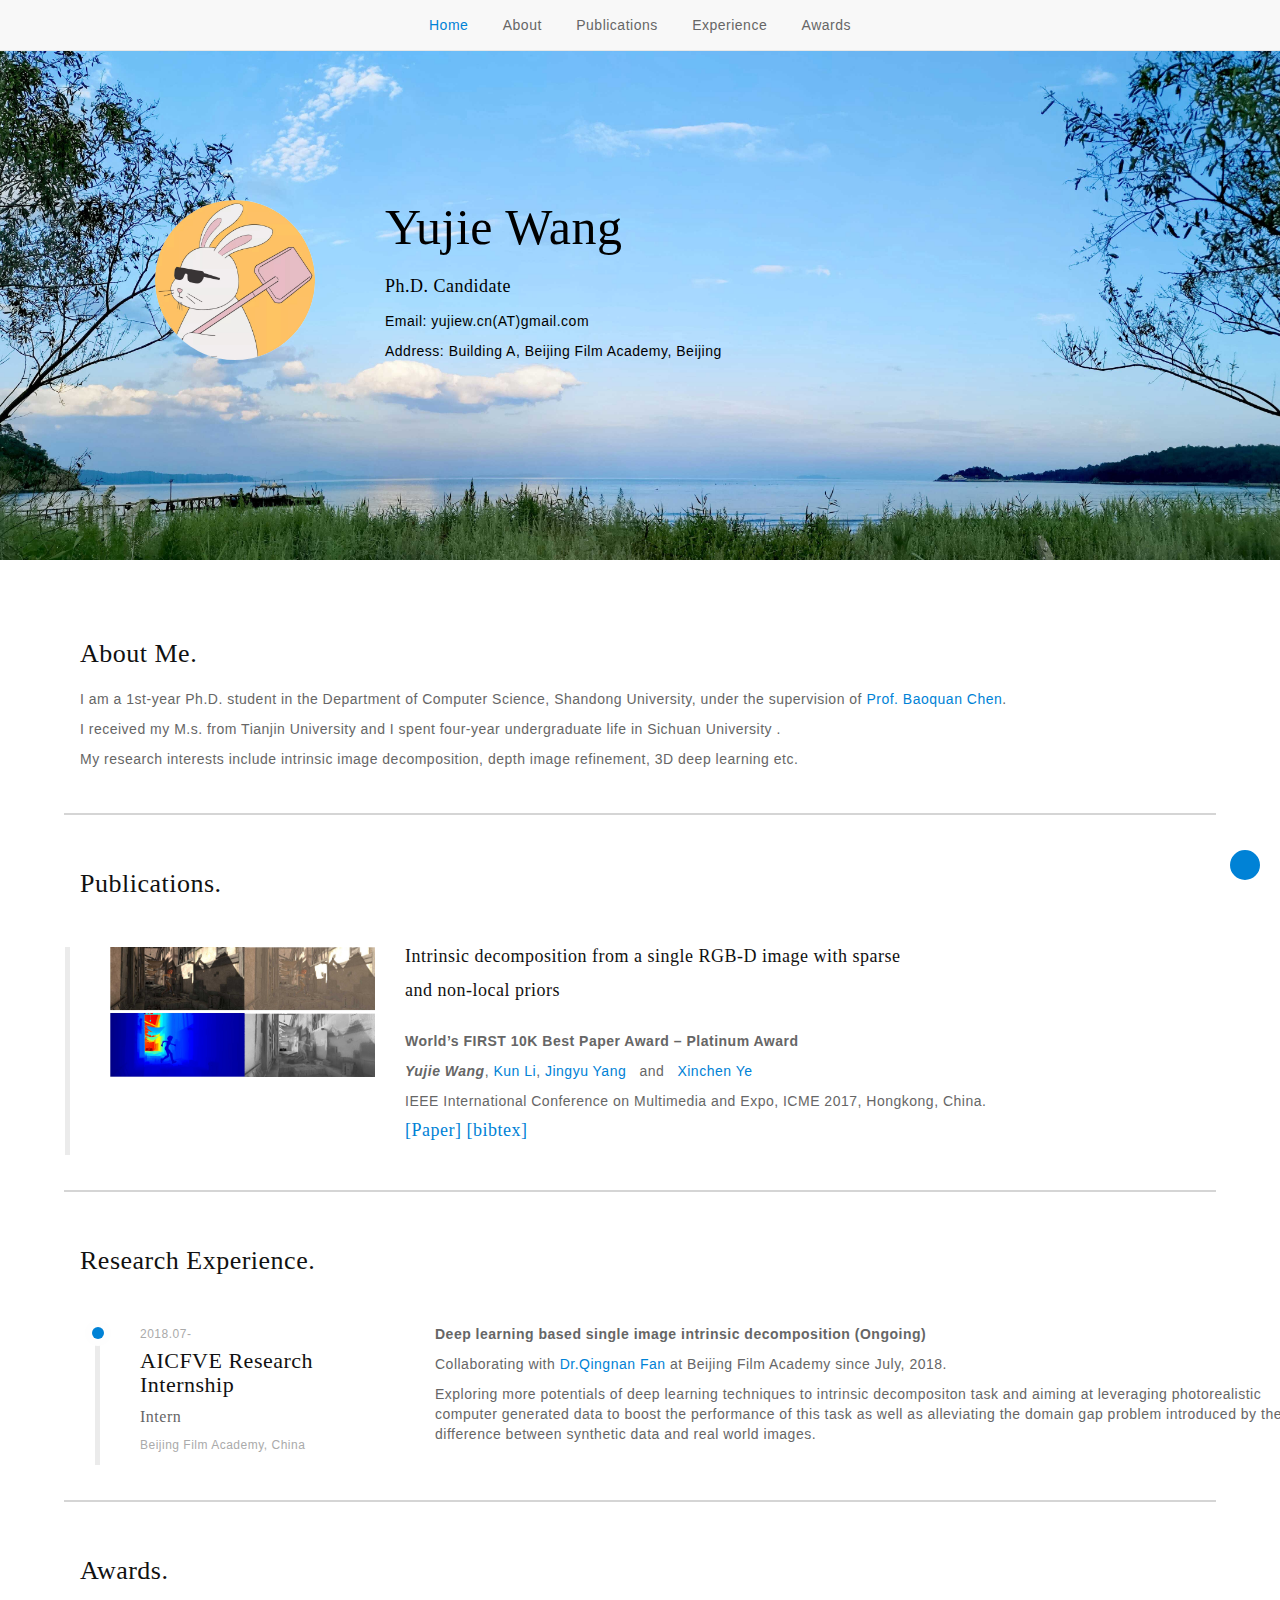
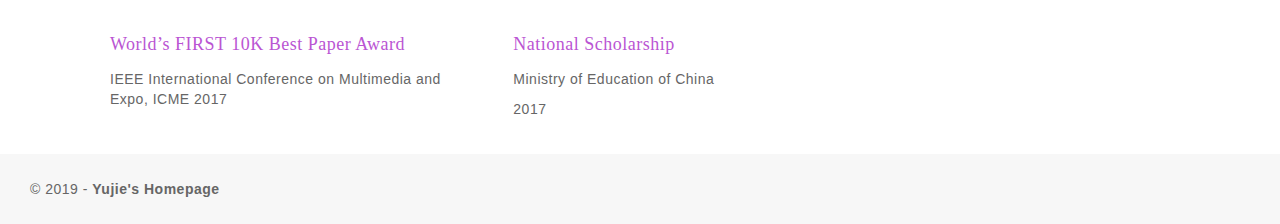
==== commit 3c19d2cc: "some modfications" ====
--- a/index.html
+++ b/index.html
@@ -10,22 +10,22 @@
 <meta name="author" content="KingStudio.ro">
 
 <!-- favicon -->
-<link rel="icon" href="./Lingjie Liu - HKU_files/images/favicon.png">
+<link rel="icon" href="./yujie_home_files/images/favicon.png">
 <!-- page title -->
 <title> Yujie Wang </title>
 <!-- bootstrap css -->
-<link href="./Lingjie Liu - HKU_files/bootstrap.min.css" rel="stylesheet">
+<link href="./yujie_home_files/bootstrap.min.css" rel="stylesheet">
 <!-- css -->
-<link href="./Lingjie Liu - HKU_files/style.css" rel="stylesheet">
-<link href="./Lingjie Liu - HKU_files/animate.css" rel="stylesheet">
-<link href="./Lingjie Liu - HKU_files/owl.carousel.css" rel="stylesheet">
-<link href="./Lingjie Liu - HKU_files/owl.theme.css" rel="stylesheet">
+<link href="./yujie_home_files/style.css" rel="stylesheet">
+<link href="./yujie_home_files/animate.css" rel="stylesheet">
+<link href="./yujie_home_files/owl.carousel.css" rel="stylesheet">
+<link href="./yujie_home_files/owl.theme.css" rel="stylesheet">
 <!-- fonts -->
-<link href="./Lingjie Liu - HKU_files/css" rel="stylesheet">
-<link href="./Lingjie Liu - HKU_files/css(1)" rel="stylesheet">
-<link href="./Lingjie Liu - HKU_files/font-awesome.min.css" rel="stylesheet" type="text/css">
-<link href="./Lingjie Liu - HKU_files/FontAwesome.otf" rel="stylesheet" type="text/css">
-<link rel="stylesheet" href="./Lingjie Liu - HKU_files/linear-icons.css">
+<link href="./yujie_home_files/css" rel="stylesheet">
+<link href="./yujie_home_files/css(1)" rel="stylesheet">
+<link href="./yujie_home_files/font-awesome.min.css" rel="stylesheet" type="text/css">
+<link href="./yujie_home_files/FontAwesome.otf" rel="stylesheet" type="text/css">
+<link rel="stylesheet" href="./yujie_home_files/linear-icons.css">
 
 <!-- HTML5 shim and Respond.js for IE8 support of HTML5 elements and media queries -->
 <!-- WARNING: Respond.js doesn't work if you view the page via file:// -->
@@ -36,7 +36,7 @@
 
     
     
-<script type="text/javascript" src="./Lingjie Liu - HKU_files/jquery-1.7.2.js"></script>
+<script type="text/javascript" src="./yujie_home_files/jquery-1.7.2.js"></script>
 	<script>
 		$(document).ready(function() {
 		  $('.nav-toggle').click(function(){
@@ -117,14 +117,14 @@
             <div class="header-content">
                 <div class="row">
                     <div class="col-sm-3">
-                        <img src="./Lingjie Liu - HKU_files/my-img-yujie.jpeg" alt="">
+                        <img src="./yujie_home_files/my-img-yujie.jpeg" alt="">
                     </div>
                     <div class="col-sm-9">
                         <h2><font color="black">Yujie Wang</font></h2>
                         <h5><font color="black">Ph.D. Candidate</font></h5>
                         <!--<p><font color="black"> Phone: +86 158 2202 9958</font></p>-->
                         <p><font color="black">Email: yujiew.cn(AT)gmail.com</font></p>
-                        <p><font color="black">Address: Room xxx, Building A, Beijing Film Academy, Beijing</font></p>
+                        <p><font color="black">Address: Building A, Beijing Film Academy, Beijing</font></p>
                         <!-- 
                         <div class="row">
                             <div class="col-sm-2 feature-left space-top">
@@ -215,7 +215,7 @@
                     <div class="timeline-item">
                         <div class="row">
                             <div class="col-md-3 timeline-info">
-                               <img src="./Lingjie Liu - HKU_files/images/icme2017.jpg"  height="130px" alt="">
+                               <img src="./yujie_home_files/images/icme2017.jpg"  height="130px" alt="">
                             </div><!-- / timeline-info -->
                             <div class="col-md-9 timeline-details">
                                 <h5>Intrinsic decomposition from a single RGB-D image with sparse </h5>
@@ -459,11 +459,11 @@
 <!-- / content -->
 
 <!-- javascript -->
-<script src="./Lingjie Liu - HKU_files/jquery.min.js"></script>
-<script src="./Lingjie Liu - HKU_files/bootstrap.min.js"></script>
-<script src="./Lingjie Liu - HKU_files/jquery.easing.min.js"></script>
-
-<script type="text/javascript" src="./Lingjie Liu - HKU_files/bibtex_js.js" charset="utf-8"></script>
+<script src="./yujie_home_files/jquery.min.js"></script>
+<script src="./yujie_home_files/bootstrap.min.js"></script>
+<script src="./yujie_home_files/jquery.easing.min.js"></script>
+
+<script type="text/javascript" src="./yujie_home_files/bibtex_js.js" charset="utf-8"></script>
 <!--
 <bibtex src="lingjie.bib"></bibtex>
 <script>
@@ -508,7 +508,7 @@
 <!-- / menu toggle script -->
 
 <!-- nav scroll -->
-<script src="./Lingjie Liu - HKU_files/scrolling-nav.js"></script>
+<script src="./yujie_home_files/scrolling-nav.js"></script>
 <script>
 $(".nav a").on("click", function(){
    $(".nav").find(".active").removeClass("active");
@@ -518,12 +518,12 @@
 <!-- / nav scroll -->
 
 <!-- contact form -->
-<script src="./Lingjie Liu - HKU_files/validator.min.js" type="text/javascript"></script>
-<script src="./Lingjie Liu - HKU_files/form-scripts.js" type="text/javascript"></script>
+<script src="./yujie_home_files/validator.min.js" type="text/javascript"></script>
+<script src="./yujie_home_files/form-scripts.js" type="text/javascript"></script>
 <!-- / contact form -->
 
 <!-- facts counter -->
-<script src="./Lingjie Liu - HKU_files/jquery.countTo.js"></script>
+<script src="./yujie_home_files/jquery.countTo.js"></script>
  <script type="text/javascript">
       $('.timer').countTo({
         refreshInterval: 60,
@@ -535,12 +535,12 @@
 <!-- / facts counter -->
 
 <!-- portfolio script -->
-<script src="./Lingjie Liu - HKU_files/jquery.shuffle.min.js"></script>
-<script src="./Lingjie Liu - HKU_files/custom.js"></script>
+<script src="./yujie_home_files/jquery.shuffle.min.js"></script>
+<script src="./yujie_home_files/custom.js"></script>
 <!-- / portfolio script -->
 
 <!-- posts carousel -->
-<script src="./Lingjie Liu - HKU_files/owl.carousel.min.js"></script>
+<script src="./yujie_home_files/owl.carousel.min.js"></script>
 <script>
     $(document).ready(function() {
       $("#posts-carousel").owlCarousel({
@@ -550,7 +550,7 @@
       });
     });
 </script>
-<script src="./Lingjie Liu - HKU_files/owl.carousel.min.js"></script>
+<script src="./yujie_home_files/owl.carousel.min.js"></script>
 <script>
     $(document).ready(function() {
       $("#posts-carousel2").owlCarousel({
@@ -563,7 +563,7 @@
 <!-- / posts carousel -->
 
 <!-- hide nav -->
-<script src="./Lingjie Liu - HKU_files/hide-nav.js"></script>
+<script src="./yujie_home_files/hide-nav.js"></script>
 <!-- / hide nav -->
 
 <!-- / javascript -->
--- a/yujie_home_files/style.css
+++ b/yujie_home_files/style.css
@@ -0,0 +1,2391 @@
+/* Typography */
+h1, h2, h3, h4, h5, h6 {
+  color: #111111;
+  font-family: "Merriweather", serif;
+  font-weight: 400;
+  letter-spacing: 0.5px;
+  margin-top: 0;
+}
+
+h1 {
+  font-size: 36px;
+  margin-bottom: 24px;
+}
+
+h2 {
+  font-size: 30px;
+  margin-bottom: 22px;
+}
+
+h3 {
+  font-size: 26px;
+  margin-bottom: 20px;
+}
+
+h4 {
+  font-size: 22px;
+  margin-bottom: 18px;
+}
+
+h5 {
+  font-size: 18px;
+  margin-bottom: 14px;
+}
+
+h6 {
+  font-size: 16px;
+  margin-bottom: 12px;
+}
+
+a {
+  color: #0082d6;
+  -moz-transition: 0.2s ease-in;
+  -o-transition: 0.2s ease-in;
+  -webkit-transition: 0.2s ease-in;
+  -ms-transition: 0.2s ease-in;
+  transition: 0.2s ease-in;
+  letter-spacing: 0.5px;
+  font-weight: 400;
+  outline: 0 !important;
+}
+a:hover, a:active, a:focus {
+  color: #0266a7;
+  text-decoration: none;
+}
+
+p {
+  font-family: "Open Sans", sans-serif;
+  font-weight: 400;
+  font-size: 14px;
+  line-height: 20px;
+  color: #666666;
+  letter-spacing: 0.5px;
+  margin-bottom: 10px;
+}
+
+ul {
+  list-style: none;
+  padding: 0;
+}
+
+ul, ol {
+  padding-left: 16px;
+  margin-top: 0;
+  margin-bottom: 20px;
+}
+
+.list-featured {
+  list-style: none;
+  padding: 0;
+}
+
+.list-featured li {
+  position: relative;
+  padding-left: 14px;
+  margin-bottom: 7px;
+}
+
+.list-featured li:before {
+  position: absolute;
+  display: block;
+  content: "";
+  width: 6px;
+  height: 6px;
+  border-radius: 50%;
+  left: 0;
+  top: 7px;
+  background-color: #0082d6;
+}
+
+ol li {
+  margin-bottom: 7px;
+}
+
+li {
+  color: #666666;
+  font-size: 16px;
+  line-height: 20px;
+  letter-spacing: 0.5px;
+}
+
+blockquote {
+  border-left: 5px solid #ebebeb;
+}
+
+blockquote p {
+  font-size: 16px;
+  font-weight: 400;
+}
+
+cite {
+  color: #cccccc;
+  font-size: 14px;
+}
+
+strong {
+  font-weight: 700;
+}
+
+.text-uppercase {
+  text-transform: uppercase;
+}
+
+.lead {
+  font-size: 18px;
+}
+
+.text-sm {
+  font-size: 12px;
+}
+
+.text-xs {
+  font-size: 10px;
+}
+
+.text-left {
+  text-align: left;
+}
+
+.text-center {
+  text-align: center;
+}
+
+.text-right {
+  text-align: right;
+}
+
+.text-default {
+  color: #333333;
+}
+
+.text-primary {
+  color: #ba55d3;
+}
+
+.text-success {
+  color: #26ae46;
+}
+
+.text-info {
+  color: #0072bc;
+}
+
+.text-warning {
+  color: #e98b1c;
+}
+
+.text-danger {
+  color: #e80606;
+}
+
+.bg-default {
+  color: white;
+  background: #333333;
+  padding: 3px 4px;
+}
+
+.bg-primary {
+  color: white;
+  background: #0082d6;
+  padding: 3px 4px;
+}
+
+.bg-success {
+  color: white;
+  background: #26ae46;
+  padding: 3px 4px;
+}
+
+.bg-info {
+  color: white;
+  background: #0072bc;
+  padding: 3px 4px;
+}
+
+.bg-warning {
+  color: white;
+  background: #e98b1c;
+  padding: 3px 4px;
+}
+
+.bg-danger {
+  color: white;
+  background: #e80606;
+  padding: 3px 4px;
+}
+
+/* / End Typography */
+/* Base CSS */
+body {
+  color: #666666;
+  background: #ffffff;
+  font-family: "Open Sans", sans-serif;
+  font-weight: 400;
+  font-size: 14px;
+  line-height: 20px;
+  letter-spacing: 0.5px;
+  min-height: 500px;
+}
+
+html, body {
+  height: 100%;
+  margin: 0;
+}
+
+.row {
+  margin-right: 0;
+  margin-left: 0;
+}
+
+.container-fluid {
+  padding: 0;
+}
+
+
+
+img {
+  width: 100%;
+  max-width: 100%;
+  display: block;
+  margin-left: auto;
+  margin-right: auto;
+}
+
+.page-header {
+  font-size: 30px;
+  font-weight: 700;
+  border: none;
+  padding-top: 50px;
+  margin: 0 0 20px 0;
+}
+
+.page-header.wsub {
+  margin-bottom: 0;
+}
+
+.page-header.wsub h2 {
+  margin-bottom: 0;
+}
+
+.sub-title {
+  color: #111111;
+  font-size: 24px;
+  font-weight: 400;
+}
+
+.space-top {
+  margin-top: 20px !important;
+}
+
+.space-top-2x {
+  margin-top: 40px !important;
+}
+
+.space-bottom {
+  margin-bottom: 20px !important;
+}
+
+.space-bottom-2x {
+  margin-bottom: 40px !important;
+}
+
+.space-left {
+  padding-left: 15px !important;
+}
+
+.space-left-2x {
+  padding-left: 30px !important;
+}
+
+.space-right {
+  padding-right: 15px !important;
+}
+
+.space-right-2x {
+  padding-right: 30px !important;
+}
+
+.space-25 {
+  margin: 12.5px 0;
+  line-height: 0;
+}
+
+.space-50 {
+  margin: 25px 0;
+  line-height: 0;
+}
+
+.space-100 {
+  margin: 50px 0;
+  line-height: 0;
+}
+
+.space-200 {
+  margin: 100px 0;
+  line-height: 0;
+}
+
+.no-margin {
+  margin: 0 !important;
+}
+
+.no-padding {
+  padding: 0 !important;
+}
+
+a:focus {
+  outline: none !important;
+}
+
+.btn {
+  white-space: nowrap;
+}
+
+.btn-social {
+  white-space: nowrap;
+}
+
+.btn-primary {
+  color: #0082d6;
+  background: transparent;
+  border: 2px solid #0082d6;
+  border-radius: 50px;
+}
+
+.btn {
+  white-space: nowrap;
+}
+
+.btn-social {
+  white-space: nowrap;
+}
+
+.btn:focus {
+  outline: none !important;
+}
+
+.btn-social:focus {
+  outline: none !important;
+}
+
+input:focus {
+  outline: none !important;
+}
+
+/* Buttons */
+.btn {
+  font-weight: 400;
+  font-size: 13px;
+  letter-spacing: 0.5px;
+  -moz-transition: 0.2s ease-in;
+  -o-transition: 0.2s ease-in;
+  -webkit-transition: 0.2s ease-in;
+  -ms-transition: 0.2s ease-in;
+  transition: 0.2s ease-in;
+  border-radius: 0;
+  padding: 9px 10px;
+}
+
+.btn span {
+  margin-left: 10px;
+  margin-right: 10px;
+}
+
+.btn:hover {
+  background: transparent;
+}
+
+.btn:focus {
+  background: transparent;
+}
+
+.btn-xl {
+  font-size: 20px;
+  padding: 9px 10px;
+}
+
+.btn-lg {
+  font-size: 15px;
+  padding: 10px 12px;
+}
+
+.btn-sm {
+  font-size: 12px;
+  padding: 7px 6px;
+}
+
+.btn-xs {
+  font-size: 10px;
+  padding: 5px 8px;
+}
+
+.btn-rounded {
+  border-radius: 5px !important;
+}
+
+.btn-pill {
+  border-radius: 50px !important;
+}
+
+.btn-circle {
+  border-radius: 50% !important;
+  height: 40px;
+  width: 40px;
+  padding: 3px !Important;
+}
+
+.btn-square {
+  height: 40px;
+  width: 40px;
+  border-radius: 5px;
+  padding: 3px !Important;
+}
+
+.btn-link {
+  color: #0082d6;
+}
+
+.btn-link:hover {
+  color: #0266a7;
+  text-decoration: none;
+}
+
+.btn-link:focus {
+  color: #0266a7;
+  text-decoration: none;
+}
+
+/* Default Button */
+.btn-default, .btn-default:active, .btn-default:focus {
+  color: #333333;
+  border: 2px solid #333333;
+  background: transparent;
+}
+
+.btn-default:hover {
+  color: white;
+  background: #333333;
+  border: 2px solid #333333;
+}
+
+.btn-default-filled, .btn-default-filled:active, .btn-default-filled:focus {
+  color: white;
+  background: #333333;
+  border: 2px solid #333333;
+}
+
+.btn-default-filled:hover {
+  color: white;
+  background: #111111;
+  border: 2px solid #111111;
+}
+
+/* / End Default Button */
+/* Primary Button */
+.btn-primary, .btn-primary:active, .btn-primary:focus {
+  color: #0082d6;
+  border: 2px solid #0082d6;
+  background: transparent;
+}
+
+.btn-primary:hover {
+  color: white;
+  background: #0082d6;
+  border: 2px solid #0082d6;
+}
+
+.btn-primary-filled, .btn-primary-filled:active, .btn-primary-filled:focus {
+  color: white;
+  background: #0082d6;
+  border: 2px solid #0082d6;
+}
+
+.btn-primary-filled:hover {
+  color: white;
+  background: #0266a7;
+  border: 2px solid #0266a7;
+}
+
+/* / End Primary Button */
+/* Success Button */
+.btn-success, .btn-success:active, .btn-success:focus {
+  color: #26ae46;
+  border: 2px solid #26ae46;
+  background: transparent;
+}
+
+.btn-success:hover {
+  color: white;
+  background: #26ae46;
+  border: 2px solid #26ae46;
+}
+
+.btn-success-filled, .btn-success-filled:active, .btn-success-filled:focus {
+  color: white;
+  background: #26ae46;
+  border: 2px solid #26ae46;
+}
+
+.btn-success-filled:hover {
+  color: white;
+  background: #0c7d27;
+  border: 2px solid #0c7d27;
+}
+
+/* / End Success Button */
+/* Info Button */
+.btn-info, .btn-info:active, .btn-info:focus {
+  color: #0072bc;
+  border: 2px solid #0072bc;
+  background: transparent;
+}
+
+.btn-info:hover {
+  color: white;
+  background: #0072bc;
+  border: 2px solid #0072bc;
+}
+
+.btn-info-filled, .btn-info-filled:active, .btn-info-filled:focus {
+  color: white;
+  background: #0072bc;
+  border: 2px solid #0072bc;
+}
+
+.btn-info-filled:hover {
+  color: white;
+  background: #125988;
+  border: 2px solid #125988;
+}
+
+/* / End Info Button */
+/* Warning Button */
+.btn-warning, .btn-warning:active, .btn-warning:focus {
+  color: #e98b1c;
+  border: 2px solid #e98b1c;
+  background: transparent;
+}
+
+.btn-warning:hover {
+  color: white;
+  background: #e98b1c;
+  border: 2px solid #e98b1c;
+}
+
+.btn-warning-filled, .btn-warning-filled:active, .btn-warning-filled:focus {
+  color: white;
+  background: #e98b1c;
+  border: 2px solid #e98b1c;
+}
+
+.btn-warning-filled:hover {
+  color: white;
+  background: #c26b05;
+  border: 2px solid #c26b05;
+}
+
+/* / End Warning Button */
+/* Danger Button */
+.btn-danger, .btn-danger:active, .btn-danger:focus {
+  color: #e80606;
+  border: 2px solid #e80606;
+  background: transparent;
+}
+
+.btn-danger:hover {
+  color: white;
+  background: #e80606;
+  border: 2px solid #e80606;
+}
+
+.btn-danger-filled, .btn-danger-filled:active, .btn-danger-filled:focus {
+  color: white;
+  background: #e80606;
+  border: 2px solid #e80606;
+}
+
+.btn-danger-filled:hover {
+  color: white;
+  background: #c20303;
+  border: 2px solid #c20303;
+}
+
+/* / End Danger Button */
+/* Social Buttons */
+.btn-social {
+  font-size: 13px;
+  padding: 8px 15px;
+  letter-spacing: 0.5px;
+  vertical-align: middle;
+  -moz-transition: 0.2s ease-in;
+  -o-transition: 0.2s ease-in;
+  -webkit-transition: 0.2s ease-in;
+  -ms-transition: 0.2s ease-in;
+  transition: 0.2s ease-in;
+}
+
+.btn-social span {
+  margin-left: 10px;
+}
+
+/* Facebook Button */
+.btn-facebook, .btn-facebook:active, .btn-facebook:focus {
+  color: #4e68a1;
+  background: transparent;
+  border: 2px solid #4e68a1;
+}
+
+.btn-facebook:hover {
+  color: white !important;
+  background: #4e68a1;
+  border: 2px solid #4e68a1;
+}
+
+.btn-facebook-filled, .btn-facebook-filled:active, .btn-facebook-filled:focus {
+  color: white;
+  background: #4e68a1;
+  border: 2px solid #4e68a1;
+}
+
+.btn-facebook-filled:hover {
+  color: white;
+  background: #3b4f7a;
+  border: 2px solid #3b4f7a;
+}
+
+.btn-facebook-link, .btn-facebook-link:active, .btn-facebook-link:focus {
+  color: #4e68a1;
+  background: transparent;
+  border: none;
+}
+
+.btn-facebook-link:hover {
+  color: #3b4f7a;
+}
+
+/* / End Facebook Button */
+/* Twitter Button */
+.btn-twitter, .btn-twitter:active, .btn-twitter:focus {
+  color: #65b5f2;
+  background: transparent;
+  border: 2px solid #65b5f2;
+}
+
+.btn-twitter:hover {
+  color: white;
+  background: #65b5f2;
+  border: 2px solid #65b5f2;
+}
+
+.btn-twitter-filled, .btn-twitter-filled:active, .btn-twitter-filled:focus {
+  color: white;
+  background: #65b5f2;
+  border: 2px solid #65b5f2;
+}
+
+.btn-twitter-filled:hover {
+  color: white;
+  background: #5294c6;
+  border: 2px solid #5294c6;
+}
+
+.btn-twitter-filled:hover {
+  color: white;
+  background: #5294c6;
+  border: 2px solid #5294c6;
+}
+
+.btn-twitter-link, .btn-twitter-link:active, .btn-twitter-link:focus {
+  color: #65b5f2;
+  background: transparent;
+  border: none;
+}
+
+.btn-twitter-link:hover {
+  color: #5294c6;
+}
+
+/* / End Twitter Button */
+/* Google Button */
+.btn-google, .btn-google:active, .btn-google:focus {
+  color: #e05d4b;
+  background: transparent;
+  border: 2px solid #e05d4b;
+}
+
+.btn-google:hover {
+  color: white;
+  background: #e05d4b;
+  border: 2px solid #e05d4b;
+}
+
+.btn-google-filled, .btn-google-filled:active, .btn-google-filled:focus {
+  color: white;
+  background: #e05d4b;
+  border: 2px solid #e05d4b;
+}
+
+.btn-google-filled:hover {
+  color: white;
+  background: #b94c3d;
+  border: 2px solid #b94c3d;
+}
+
+.btn-google-link, .btn-google-link:active, .btn-google-link:focus {
+  color: #e05d4b;
+  background: transparent;
+  border: none;
+}
+
+.btn-google-link:hover {
+  color: #b94c3d;
+}
+
+/* / End Google Button */
+/* Linkedin Button */
+.btn-linkedin, .btn-linkedin:active, .btn-linkedin:focus {
+  color: #2083bc;
+  background: transparent;
+  border: 2px solid #2083bc;
+}
+
+.btn-linkedin:hover {
+  color: white;
+  background: #2083bc;
+  border: 2px solid #2083bc;
+}
+
+.btn-linkedin-filled, .btn-linkedin-filled:active, .btn-linkedin-filled:focus {
+  color: white;
+  background: #2083bc;
+  border: 2px solid #2083bc;
+}
+
+.btn-linkedin-filled:hover {
+  color: white;
+  background: #186592;
+  border: 2px solid #186592;
+}
+
+.btn-linkedin-link, .btn-linkedin-link:active, .btn-linkedin-link:focus {
+  color: #2083bc;
+  background: transparent;
+  border: none;
+}
+
+.btn-linkedin-link:hover {
+  color: #186592;
+}
+
+/* / End Linkedin Button */
+/* Pinterest Button */
+.btn-pinterest, .btn-pinterest:active, .btn-pinterest:focus {
+  color: #d2373b;
+  background: transparent;
+  border: 2px solid #d2373b;
+}
+
+.btn-pinterest:hover {
+  color: white;
+  background: #d2373b;
+  border: 2px solid #d2373b;
+}
+
+.btn-pinterest-filled, .btn-pinterest-filled:active, .btn-pinterest-filled:focus {
+  color: white;
+  background: #d2373b;
+  border: 2px solid #d2373b;
+}
+
+.btn-pinterest-filled:hover {
+  color: white;
+  background: #ad2c2f;
+  border: 2px solid #ad2c2f;
+}
+
+.btn-pinterest-link, .btn-pinterest-link:active, .btn-pinterest-link:focus {
+  color: #d2373b;
+  background: transparent;
+  border: none;
+}
+
+.btn-pinterest-link:hover {
+  color: #ad2c2f;
+}
+
+/* / End Pinterest Button */
+/* Dribbble Button */
+.btn-dribbble, .btn-dribbble:active, .btn-dribbble:focus {
+  color: #ec5f94;
+  background: transparent;
+  border: 2px solid #ec5f94;
+}
+
+.btn-dribbble:hover {
+  color: white;
+  background: #ec5f94;
+  border: 2px solid #ec5f94;
+}
+
+.btn-dribbble-filled, .btn-dribbble-filled:active, .btn-dribbble-filled:focus {
+  color: white;
+  background: #ec5f94;
+  border: 2px solid #ec5f94;
+}
+
+.btn-dribbble-filled:hover {
+  color: white;
+  background: #b4446e;
+  border: 2px solid #b4446e;
+}
+
+.btn-dribbble-link, .btn-dribbble-link:active, .btn-dribbble-link:focus {
+  color: #ec5f94;
+  background: transparent;
+  border: none;
+}
+
+.btn-dribbble-link:hover {
+  color: #b4446e;
+}
+
+/* / End Dribbble Button */
+/* / End Social Buttons */
+/* Checkboxes */
+.checkbox {
+  padding-left: 10px;
+}
+
+.checkbox label {
+  display: inline-block;
+  position: relative;
+  padding-left: 20px;
+  width: 25px;
+  height: 25px;
+}
+
+.checkbox label span {
+  margin-top: 2px;
+  position: absolute;
+  white-space: nowrap;
+}
+
+.checkbox label::before {
+  content: "";
+  display: inline-block;
+  position: absolute;
+  width: 25px;
+  height: 25px;
+  left: 0;
+  margin-left: -20px;
+  border: 2px solid #cccccc;
+  border-radius: 5px;
+  background-color: white;
+  -webkit-transition: border 0.15s ease-in-out, color 0.15s ease-in-out;
+  -o-transition: border 0.15s ease-in-out, color 0.15s ease-in-out;
+  transition: border 0.15s ease-in-out, color 0.15s ease-in-out;
+}
+
+.checkbox label::after {
+  display: inline-block;
+  position: absolute;
+  width: 25px;
+  height: 25px;
+  left: 0;
+  top: 0;
+  margin-left: -17px;
+  padding-left: 3px;
+  padding-top: 3px;
+  font-size: 14px;
+  color: #333333;
+}
+
+.checkbox + .checkbox, .radio + .radio {
+  margin-top: 0;
+}
+
+.checkbox input[type="checkbox"] {
+  opacity: 0;
+}
+
+.checkbox input[type="checkbox"]:checked + label::after {
+  font-family: 'FontAwesome';
+  content: "\f00c";
+}
+
+.checkbox input[type="checkbox"]:disabled + label {
+  opacity: 0.3;
+}
+
+.checkbox input[type="checkbox"]:disabled + label::before {
+  background-color: #ebebeb;
+  cursor: not-allowed;
+}
+
+.checkbox.checkbox-circle label::before {
+  border-radius: 50%;
+}
+
+.checkbox.checkbox-inline {
+  margin-top: 0;
+}
+
+.checkbox-default input[type="checkbox"]:checked + label::before {
+  background-color: #333333;
+  border-color: #333333;
+}
+
+.checkbox-default input[type="checkbox"]:checked + label::after {
+  color: white;
+}
+
+.checkbox-default label {
+  color: #333333;
+}
+
+.checkbox-primary input[type="checkbox"]:checked + label::before {
+  background-color: #0082d6;
+  border-color: #0082d6;
+}
+
+.checkbox-primary input[type="checkbox"]:checked + label::after {
+  color: white;
+}
+
+.checkbox-primary label {
+  color: #0082d6;
+}
+
+.checkbox-success input[type="checkbox"]:checked + label::before {
+  background-color: #26ae46;
+  border-color: #26ae46;
+}
+
+.checkbox-success input[type="checkbox"]:checked + label::after {
+  color: white;
+}
+
+.checkbox-success label {
+  color: #26ae46;
+}
+
+.checkbox-info input[type="checkbox"]:checked + label::before {
+  background-color: #0072bc;
+  border-color: #0072bc;
+}
+
+.checkbox-info input[type="checkbox"]:checked + label::after {
+  color: white;
+}
+
+.checkbox-info label {
+  color: #0072bc;
+}
+
+.checkbox-warning input[type="checkbox"]:checked + label::before {
+  background-color: #e98b1c;
+  border-color: #e98b1c;
+}
+
+.checkbox-warning input[type="checkbox"]:checked + label::after {
+  color: white;
+}
+
+.checkbox-warning label {
+  color: #e98b1c;
+}
+
+.checkbox-danger input[type="checkbox"]:checked + label::before {
+  background-color: #e80606;
+  border-color: #e80606;
+}
+
+.checkbox-danger input[type="checkbox"]:checked + label::after {
+  color: white;
+}
+
+.checkbox-danger label {
+  color: #e80606;
+}
+
+/* / End Checkboxes */
+/* Radio Buttons */
+.radio {
+  padding-left: 10px;
+}
+
+.radio label {
+  display: inline-block;
+  position: relative;
+  padding-left: 20px;
+  width: 25px;
+  height: 25px;
+}
+
+.radio label span {
+  margin-top: 2px;
+  position: absolute;
+  white-space: nowrap;
+}
+
+.radio label::before {
+  content: "";
+  display: inline-block;
+  position: absolute;
+  width: 25px;
+  height: 25px;
+  left: 0;
+  margin-left: -20px;
+  border: 3px solid #cccccc;
+  border-radius: 50%;
+  background-color: white;
+  -webkit-transition: border 0.15s ease-in-out;
+  -o-transition: border 0.15s ease-in-out;
+  transition: border 0.15s ease-in-out;
+}
+
+.radio label::after {
+  display: inline-block;
+  position: absolute;
+  content: " ";
+  width: 11px;
+  height: 11px;
+  left: 7px;
+  top: 7px;
+  margin-left: -20px;
+  border-radius: 50%;
+  background-color: #cccccc;
+  -webkit-transform: scale(0, 0);
+  -ms-transform: scale(0, 0);
+  -o-transform: scale(0, 0);
+  transform: scale(0, 0);
+  -webkit-transition: -webkit-transform 0.1s cubic-bezier(0.8, -0.33, 0.2, 1.33);
+  -moz-transition: -moz-transform 0.1s cubic-bezier(0.8, -0.33, 0.2, 1.33);
+  -o-transition: -o-transform 0.1s cubic-bezier(0.8, -0.33, 0.2, 1.33);
+  transition: transform 0.1s cubic-bezier(0.8, -0.33, 0.2, 1.33);
+}
+
+.radio input[type="radio"] {
+  opacity: 0;
+}
+
+.radio input[type="radio"]:checked + label::after {
+  -webkit-transform: scale(1, 1);
+  -ms-transform: scale(1, 1);
+  -o-transform: scale(1, 1);
+  transform: scale(1, 1);
+}
+
+.radio input[type="radio"]:disabled + label {
+  opacity: 0.3;
+}
+
+.radio input[type="radio"]:disabled + label::before {
+  cursor: not-allowed;
+}
+
+.radio.radio-inline {
+  margin-top: 0;
+}
+
+.radio-default input[type="radio"] + label::after {
+  background-color: #333333;
+}
+
+.radio-default input[type="radio"]:checked + label::before {
+  border-color: #333333;
+}
+
+.radio-default input[type="radio"]:checked + label::after {
+  background-color: #333333;
+}
+
+.radio-default label {
+  color: #333333;
+}
+
+.radio-primary input[type="radio"] + label::after {
+  background-color: #0082d6;
+}
+
+.radio-primary input[type="radio"]:checked + label::before {
+  border-color: #0082d6;
+}
+
+.radio-primary input[type="radio"]:checked + label::after {
+  background-color: #0082d6;
+}
+
+.radio-primary label {
+  color: #0082d6;
+}
+
+.radio-success input[type="radio"] + label::after {
+  background-color: #26ae46;
+}
+
+.radio-success input[type="radio"]:checked + label::before {
+  border-color: #26ae46;
+}
+
+.radio-success input[type="radio"]:checked + label::after {
+  background-color: #26ae46;
+}
+
+.radio-success label {
+  color: #26ae46;
+}
+
+.radio-info input[type="radio"] + label::after {
+  background-color: #0072bc;
+}
+
+.radio-info input[type="radio"]:checked + label::before {
+  border-color: #0072bc;
+}
+
+.radio-info input[type="radio"]:checked + label::after {
+  background-color: #0072bc;
+}
+
+.radio-info label {
+  color: #0072bc;
+}
+
+.radio-warning input[type="radio"] + label::after {
+  background-color: #e98b1c;
+}
+
+.radio-warning input[type="radio"]:checked + label::before {
+  border-color: #e98b1c;
+}
+
+.radio-warning input[type="radio"]:checked + label::after {
+  background-color: #e98b1c;
+}
+
+.radio-warning label {
+  color: #e98b1c;
+}
+
+.radio-danger input[type="radio"] + label::after {
+  background-color: #e80606;
+}
+
+.radio-danger input[type="radio"]:checked + label::before {
+  border-color: #e80606;
+}
+
+.radio-danger input[type="radio"]:checked + label::after {
+  background-color: #e80606;
+}
+
+.radio-danger label {
+  color: #e80606;
+}
+
+/* / End Radio Buttons */
+/* Button Groups */
+.btn-group-xl > .btn {
+  font-size: 20px;
+  padding: 9px 10px;
+  border-radius: 5px;
+}
+
+.btn-group-lg > .btn {
+  font-size: 15px;
+  padding: 10px 12px;
+  border-radius: 5px;
+}
+
+.btn-group > .btn {
+  border-radius: 5px;
+}
+
+.btn-group-sm > .btn {
+  font-size: 12px;
+  padding: 5px 4px;
+  border-radius: 5px;
+}
+
+.btn-group-xs > .btn {
+  font-size: 10px;
+  padding: 3px;
+  border-radius: 5px;
+}
+
+/* / End Button Groups */
+/* Dropdown Buttons */
+.dropdown-buttons {
+  display: inline-block;
+  position: relative;
+}
+
+.dropdown-buttons .btn-group > .btn {
+  padding-left: 17px;
+}
+
+.dropdown-buttons .dropdown-icon {
+  margin: 0 2px 0 10px;
+}
+
+.dropdown-buttons .btn {
+  border-radius: 0;
+}
+
+.dropdown-menu {
+  position: absolute;
+  top: 100%;
+  left: 0;
+  z-index: 1000;
+  display: none;
+  float: left;
+  min-width: 160px;
+  padding: 0;
+  margin: 5px 0 0 0;
+  background-color: #f7f7f7;
+  -webkit-background-clip: padding-box;
+  background-clip: padding-box;
+  border: none;
+  border-radius: 5px;
+  -webkit-box-shadow: 0 6px 12px rgba(0, 0, 0, 0.175);
+  box-shadow: 0 6px 12px rgba(0, 0, 0, 0.175);
+}
+
+.dropdown-menu > li > a {
+  color: #666666;
+}
+
+.dropdown-menu > li > a:hover {
+  color: white;
+  background: #cccccc;
+}
+
+.dropdown-menu .divider {
+  height: 2px;
+  margin: 3px 0;
+  background-color: #ebebeb;
+}
+
+.btn-group.open .dropdown-toggle {
+  -webkit-box-shadow: none;
+  box-shadow: none;
+}
+
+.btn-default.active.focus, .btn-default.active:focus, .btn-default.active:hover, .btn-default:active.focus, .btn-default:active:focus, .btn-default:active:hover, .open > .dropdown-toggle.btn-default.focus, .open > .dropdown-toggle.btn-default:focus, .open > .dropdown-toggle.btn-default:hover {
+  color: white;
+  background-color: #333333;
+  border-color: #333333;
+}
+
+.btn-default.active, .btn-default:active, .open > .dropdown-toggle.btn-default {
+  color: white;
+  background-color: #333333;
+  border-color: #333333;
+}
+
+.btn-primary.active.focus, .btn-primary.active:focus, .btn-primary.active:hover, .btn-primary:active.focus, .btn-primary:active:focus, .btn-primary:active:hover, .open > .dropdown-toggle.btn-primary.focus, .open > .dropdown-toggle.btn-primary:focus, .open > .dropdown-toggle.btn-primary:hover {
+  color: white;
+  background-color: #0082d6;
+  border-color: #0082d6;
+}
+
+.btn-primary.active, .btn-primary:active, .open > .dropdown-toggle.btn-primary {
+  color: white;
+  background-color: #0082d6;
+  border-color: #0082d6;
+}
+
+.btn-success.active.focus, .btn-success.active:focus, .btn-success.active:hover, .btn-success:active.focus, .btn-success:active:focus, .btn-success:active:hover, .open > .dropdown-toggle.btn-success.focus, .open > .dropdown-toggle.btn-success:focus, .open > .dropdown-toggle.btn-success:hover {
+  color: white;
+  background-color: #26ae46;
+  border-color: #26ae46;
+}
+
+.btn-success.active, .btn-success:active, .open > .dropdown-toggle.btn-success {
+  color: white;
+  background-color: #26ae46;
+  border-color: #26ae46;
+}
+
+.btn-info.active.focus, .btn-info.active:focus, .btn-info.active:hover, .btn-info:active.focus, .btn-info:active:focus, .btn-info:active:hover, .open > .dropdown-toggle.btn-info.focus, .open > .dropdown-toggle.btn-info:focus, .open > .dropdown-toggle.btn-info:hover {
+  color: white;
+  background-color: #0072bc;
+  border-color: #0072bc;
+}
+
+.btn-info.active, .btn-info:active, .open > .dropdown-toggle.btn-info {
+  color: white;
+  background-color: #0072bc;
+  border-color: #0072bc;
+}
+
+.btn-warning.active.focus, .btn-warning.active:focus, .btn-warning.active:hover, .btn-warning:active.focus, .btn-warning:active:focus, .btn-warning:active:hover, .open > .dropdown-toggle.btn-warning.focus, .open > .dropdown-toggle.btn-warning:focus, .open > .dropdown-toggle.btn-warning:hover {
+  color: white;
+  background-color: #e98b1c;
+  border-color: #e98b1c;
+}
+
+.btn-warning.active, .btn-warning:active, .open > .dropdown-toggle.btn-warning {
+  color: white;
+  background-color: #e98b1c;
+  border-color: #e98b1c;
+}
+
+.btn-danger.active.focus, .btn-danger.active:focus, .btn-danger.active:hover, .btn-danger:active.focus, .btn-danger:active:focus, .btn-danger:active:hover, .open > .dropdown-toggle.btn-danger.focus, .open > .dropdown-toggle.btn-danger:focus, .open > .dropdown-toggle.btn-danger:hover {
+  color: white;
+  background-color: #e80606;
+  border-color: #e80606;
+}
+
+.btn-danger.active, .btn-danger:active, .open > .dropdown-toggle.btn-danger {
+  color: white;
+  background-color: #e80606;
+  border-color: #e80606;
+}
+
+/* / End Dropdown Buttons */
+/* / End Buttons */
+/* End Base CSS */
+/* Main Demo */
+.main-demo header h2, .main-demo header h5, .main-demo header p {
+  color: white;
+}
+
+.main-demo .sidebar-nav li.active a {
+  color: #0082d6;
+}
+
+.main-demo .sidebar-nav li.active a:hover {
+  color: #0266a7;
+}
+
+.main-demo .sidebar-nav a.menu-item {
+  color: white;
+}
+
+.main-demo .sidebar-nav a:hover {
+  color: #0266a7;
+}
+
+.main-demo .menu-footer h6 {
+  color: white;
+}
+
+.main-demo #sidebar-wrapper {
+  background: url("../images/sidebar-nav-bg.jpg");
+  background-repeat: no-repeat;
+  background-size: cover;
+  background-position: center;
+}
+
+.main-demo .menu-footer {
+  background: transparent;
+}
+
+.main-demo header {
+  background: url("./images/header-bg.jpg");
+  background-repeat: no-repeat;
+  background-size: cover;
+  background-position: center;
+}
+
+.main-demo.icon-nav .sidebar-nav a.menu-item {
+  color: white;
+  padding: 14px 10px;
+}
+
+/* End Main Demo */
+/* Side Navigation */
+#wrapper {
+  padding-left: 0;
+  -webkit-transition: all 0.5s ease;
+  -moz-transition: all 0.5s ease;
+  -o-transition: all 0.5s ease;
+  transition: all 0.5s ease;
+}
+
+#wrapper.toggled {
+  padding-left: 360px;
+}
+
+#sidebar-wrapper {
+  z-index: 999;
+  position: fixed;
+  left: 360px;
+  width: 0;
+  height: 100%;
+  margin-left: -360px;
+  overflow-y: auto;
+  background: #f7f7f7;
+  -webkit-transition: all 0.5s ease;
+  -moz-transition: all 0.5s ease;
+  -o-transition: all 0.5s ease;
+  transition: all 0.5s ease;
+}
+
+#wrapper.toggled #sidebar-wrapper {
+  width: 360px;
+}
+
+#page-content-wrapper {
+  width: 100%;
+  position: absolute;
+}
+
+#wrapper.toggled #page-content-wrapper {
+  position: absolute;
+  margin-right: -360px;
+}
+
+.sidebar-nav {
+  position: absolute;
+  top: 0;
+  width: 100%;
+  margin: 0;
+  padding: 0;
+  list-style: none;
+}
+
+.sidebar-nav li {
+  text-align: center;
+}
+
+.sidebar-nav li.active a {
+  color: #0082d6;
+}
+
+.sidebar-nav li.active a:hover {
+  color: #0266a7;
+}
+
+.sidebar-nav a.menu-item {
+  display: block;
+  text-decoration: none;
+  color: #666666;
+  font-size: 15px;
+  font-weight: 400;
+  padding: 10px;
+}
+
+.sidebar-nav a:hover {
+  text-decoration: none;
+  color: #0266a7;
+}
+
+.sidebar-nav > .sidebar-brand {
+  color: #0082d6;
+  font-size: 30px;
+  font-weight: bold;
+  margin: 10px auto;
+  padding: 60px 0;
+  max-width: 150px;
+}
+
+.sidebar-nav > .sidebar-brand a {
+  color: #0082d6;
+}
+
+.sidebar-nav > .sidebar-brand a:hover {
+  color: #0266a7;
+  background: none;
+}
+
+.sidebar-nav > .sidebar-brand img {
+  border-radius: 100%;
+}
+
+#menu-toggle {
+  display: none;
+  font-size: 35px;
+  z-index: 9999;
+}
+
+.menu-footer {
+  width: 360px;
+  position: fixed;
+  bottom: 0;
+  margin-top: 30px;
+  margin-bottom: 15px;
+  text-align: center;
+  background: #f7f7f7;
+}
+
+.menu-footer h6 {
+  font-size: 14px;
+}
+
+.menu-footer i {
+  padding-right: 10px;
+}
+
+.menu-footer a {
+  padding: 0 5px;
+  font-size: 10px;
+  font-weight: 700;
+}
+
+.menu-footer p {
+  color: #666666;
+  font-size: 14px;
+  margin: 10px 0;
+}
+
+/* End Side Navigation */
+/* Icon Navigation */
+.icon-nav #wrapper.toggled {
+  padding-left: 50px;
+}
+
+.icon-nav #sidebar-wrapper {
+  z-index: 999;
+  position: fixed;
+  left: 50px;
+  width: 0;
+  height: 100%;
+  margin-left: -50px;
+  overflow-y: auto;
+  -webkit-transition: all 0.5s ease;
+  -moz-transition: all 0.5s ease;
+  -o-transition: all 0.5s ease;
+  transition: all 0.5s ease;
+}
+
+.icon-nav #wrapper.toggled #sidebar-wrapper {
+  width: 50px;
+}
+
+.icon-nav #wrapper.toggled #page-content-wrapper {
+  position: absolute;
+  margin-right: -50px;
+}
+
+.icon-nav .sidebar-nav > .sidebar-brand {
+  max-width: 30px;
+}
+
+.icon-nav .sidebar-nav li.active a {
+  color: white;
+  background-color: #0082d6;
+}
+
+.icon-nav .sidebar-nav li.active a:hover {
+  color: white;
+  background: #0266a7;
+}
+
+.icon-nav .sidebar-nav a.menu-item {
+  color: #666666;
+  padding: 14px 10px;
+}
+
+.icon-nav .sidebar-nav a.menu-item:hover {
+  color: white;
+  background: #0266a7;
+}
+
+.icon-nav .menu-footer {
+  width: 50px;
+}
+
+.icon-nav .menu-footer img {
+  width: auto;
+  max-height: 11px;
+  height: auto;
+  opacity: 1;
+}
+
+.icon-nav .menu-footer img:hover {
+  opacity: 0.8;
+}
+
+.icon-nav .menu-footer i {
+  padding-right: 0;
+}
+
+/* End Icon Navigation */
+/* Top Navigation */
+.top-nav .footer-info {
+  padding: 25px 30px;
+}
+
+.top-nav #home {
+  margin-top: 50px;
+}
+
+.top-nav .navbar-default .navbar-nav > .active > a, .top-nav .navbar-default .navbar-nav > .active > a:focus, .top-nav .navbar-default .navbar-nav > .active > a:hover {
+  color: #0082d6;
+  background-color: transparent;
+}
+
+.top-nav .navbar-default .navbar-nav > .active > a:hover {
+  color: #0266a7;
+}
+
+.top-nav .navbar-nav > li.active > a {
+  color: #0266a7;
+}
+
+.top-nav .navbar-nav > li > a {
+  color: #666666;
+  font-size: 14px;
+}
+
+.top-nav .navbar-default .navbar-nav > .open > a, .top-nav .navbar-default .navbar-nav > .open > a:focus, .top-nav .navbar-default .navbar-nav > .open > a:hover {
+  color: #666666;
+  background-color: transparent;
+}
+
+.top-nav .dropdown-menu > li > a {
+  color: #0082d6;
+  font-size: 12px;
+  padding: 10px;
+  text-align: center;
+}
+
+.top-nav .dropdown-menu > li > a:hover {
+  color: #0266a7;
+  background-color: transparent;
+}
+
+.top-nav .navbar-nav > li > a:hover {
+  color: #0266a7;
+}
+
+.top-nav .dropdown i {
+  padding-right: 10px;
+}
+
+.top-nav .navbar-nav > li > .dropdown-menu {
+  margin-top: 1px;
+}
+
+.top-nav .navbar-toggle {
+  border-color: transparent;
+}
+
+.top-nav .navbar-toggle:hover {
+  background: transparent;
+}
+
+.top-nav .navbar-toggle .icon-bar {
+  background: #0082d6 !important;
+}
+
+.top-nav .navbar-toggle:focus {
+  background-color: transparent !important;
+}
+
+.top-nav header img {
+  border-radius: 50%;
+  max-width: 160px;
+  margin: 0 auto;
+  margin-bottom: 50px;
+}
+
+/* End Top Navigation */
+/* Header */
+header {
+  padding: 70px;
+  background-color: #ebebeb;
+}
+
+.header-content h2 {
+  font-size: 50px;
+}
+
+/* End Header */
+section {
+  padding: 5px 5px;
+}
+
+/* About */
+.block i {
+  color: #0082d6;
+  font-size: 22px;
+}
+
+.feature-left .feature-icon {
+  position: absolute;
+  float: left;
+  left: 15px;
+}
+
+.feature-left .feature {
+  text-align: left;
+  padding-left: 35px;
+}
+
+.feature h5 {
+  padding-top: 3px;
+}
+
+.fact-icon {
+  color: #0082d6;
+  font-size: 26px;
+  display: block;
+  margin-top: 0;
+  margin-bottom: 20px;
+}
+
+.award {
+  margin-bottom: 30px;
+}
+
+.timer {
+  color: #111111;
+  font-size: 38px;
+  line-height: 1.2;
+  margin-top: 0;
+  margin-bottom: 20px;
+}
+
+.fact-title {
+  color: #666666;
+  font-size: 16px;
+  margin: 0 0 30px 0;
+}
+
+.progress {
+  height: 7px;
+  margin-bottom: 20px;
+  overflow: hidden;
+  background-color: #ebebeb;
+  border-radius: 0;
+  -webkit-box-shadow: none;
+  box-shadow: none;
+}
+
+.progress-bar {
+  font-size: 12px;
+  line-height: 20px;
+  color: #666666;
+  background-color: #0082d6;
+  -webkit-box-shadow: none;
+  box-shadow: none;
+}
+
+.progress-title {
+  margin-bottom: 20px;
+}
+
+.progress-bar-default {
+  background-color: #333333;
+}
+
+.progress-bar-primary {
+  background-color: #0082d6;
+}
+
+.progress-bar-success {
+  background-color: #26ae46;
+}
+
+.progress-bar-info {
+  background-color: #0072bc;
+}
+
+.progress-bar-warning {
+  background-color: #e98b1c;
+}
+
+.progress-bar-danger {
+  background-color: #e80606;
+}
+
+.progress-label .sr-only {
+  position: relative;
+}
+
+/* Timeline */
+#education .container {
+  padding-left: 30px;
+  padding-right: 30px;
+  margin-left: 60px;
+}
+
+#experience .container {
+  padding-left: 30px;
+  padding-right: 30px;
+  margin-left: 60px;
+}
+
+#activities .container {
+  padding-left: 30px;
+  padding-right: 30px;
+  margin-left: 60px;
+}
+
+#honors .container {
+  padding-left: 30px;
+  padding-right: 30px;
+  margin-left: 60px;
+}
+
+#news .container {
+  margin-left: 60px;
+}
+#about .container {
+  margin-left: 60px;
+}
+#contact .container {
+  margin-left: 60px;
+}
+
+
+#publications .container {
+   margin-left: 30px;
+  padding-left: 30px;
+  padding-right: 30px;
+}
+#otherprojects .container {
+  margin-left: 30px;
+ padding-left: 30px;
+ padding-right: 30px;
+}
+hr, .border-color {
+  border-color: #ebebeb;
+}
+
+.timeline {
+  border-left-width: 5px;
+  border-left-style: solid;
+  padding-left: 25px;
+  position: relative;
+}
+
+.timeline-item {
+  position: relative;
+}
+
+.off-timeline-point {
+  box-shadow: 0 0 0 7px #fefefe;
+}
+
+.point-color {
+  background: #0082d6;
+}
+
+.timeline-point {
+  height: 12px;
+  width: 12px;
+  position: absolute;
+  left: -33px;
+  top: 3px;
+  border-radius: 50%;
+}
+
+.timeline-item {
+  margin-bottom: 30px;
+}
+
+.timeline-date {
+  color: #aaaaaa;
+  font-size: 12px;
+  margin-bottom: 5px;
+}
+
+.timeline-com {
+  margin-bottom: 10px;
+}
+
+.timeline-role {
+  color: #666666;
+  margin-bottom: 10px;
+}
+
+.timeline-location {
+  color: #aaaaaa;
+  font-size: 12px;
+  margin-bottom: 10px;
+}
+
+/* End Timeline */
+/* Portfolio */
+.portfolio-filter a {
+  font-size: 14px;
+}
+
+.portfolio-filter a.active {
+  color: #0266a7;
+}
+
+#portfolio ul.portfolio {
+  margin-bottom: 0 !important;
+}
+
+.hovereffect {
+  width: 100%;
+  height: 100%;
+  float: left;
+  overflow: hidden;
+  position: relative;
+  text-align: center;
+  cursor: default;
+}
+
+.hovereffect .overlay {
+  width: 100%;
+  height: 100%;
+  position: absolute;
+  overflow: hidden;
+  top: 0;
+  left: 0;
+  opacity: 0;
+  background-color: rgba(0, 130, 214, 0.8);
+  -webkit-transition: all .2s ease-in-out;
+  transition: all 0.2s ease-in-out;
+}
+
+.hovereffect img {
+  display: block;
+  position: relative;
+  -webkit-transition: all .5s linear;
+  transition: all .2s linear;
+}
+
+.hovereffect-title h6, .hovereffect-title h5 {
+  color: white;
+  background: transparent;
+  text-align: center;
+  position: absolute;
+  top: 40%;
+  width: 100%;
+  -webkit-transition: all .5s ease-in-out;
+  transition: all .5s ease-in-out;
+  padding: 10px;
+}
+
+.hovereffect-title h5 {
+  color: white;
+  background: transparent;
+  text-align: center;
+  position: absolute;
+  top: 43%;
+  width: 100%;
+  -webkit-transition: all .5s ease-in-out;
+  transition: all .5s ease-in-out;
+  padding: 10px;
+}
+
+.hovereffect-title h4 {
+  color: white;
+  background: transparent;
+  text-align: center;
+  position: absolute;
+  top: 44%;
+  width: 100%;
+  -webkit-transition: all .5s ease-in-out;
+  transition: all .5s ease-in-out;
+  padding: 10px;
+}
+
+.hovereffect:hover img {
+  -ms-transform: scale(1.1);
+  -webkit-transform: scale(1.1);
+  transform: scale(1.1);
+}
+
+.hovereffect:hover .overlay {
+  opacity: 1;
+  filter: alpha(opacity=100);
+}
+
+.hovereffect:hover h6, .hovereffect:hover a.info {
+  opacity: 1;
+  filter: alpha(opacity=100);
+  -ms-transform: translatey(0);
+  -webkit-transform: translatey(0);
+  transform: translatey(0);
+}
+
+.hovereffect:hover a.info {
+  -webkit-transition-delay: .2s;
+  transition-delay: .2s;
+}
+
+#portfolio .portfolio.block {
+  position: relative;
+  top: 15px;
+  z-index: -1;
+}
+
+#portfolio .portfolio.block h5 {
+  margin-bottom: 10px;
+}
+
+#portfolio .project {
+  padding-top: 15px;
+  padding-bottom: 15px;
+}
+
+#portfolio .project-description {
+  font-size: 14px;
+}
+
+/* End Portfolio */
+/* Blog */
+.block img {
+  margin-top: 0;
+  margin-bottom: 20px;
+}
+
+.carousel-post {
+  padding: 0 15px;
+}
+
+#journal .owl-theme .owl-controls {
+  margin-top: 20px;
+}
+
+.owl-theme .owl-controls .owl-page span {
+  width: 12px !important;
+  height: 12px !important;
+  margin: 5px !important;
+  background: #0082d6 !important;
+}
+
+/* End Blog */
+/* Contact Form */
+.form-control {
+  color: #666666;
+  background: #f7f7f7;
+  font-weight: 400;
+  letter-spacing: 0.5px;
+  border: 1px solid #ebebeb;
+  border-radius: 0;
+  margin-bottom: 30px;
+  padding: 10px 20px;
+  min-height: 50px;
+  -webkit-box-shadow: none;
+  box-shadow: none;
+  -webkit-appearance: none;
+  -moz-appearance: none;
+  appearance: none;
+}
+
+.form-group input {
+  font: normal normal normal 14px/1 FontAwesome, "Open Sans", sans-serif;
+}
+
+.input-group input {
+  font: normal normal normal 14px/1 FontAwesome, "Open Sans", sans-serif;
+}
+
+#contactForm .form-control {
+  color: #555555;
+  background: #f7f7f7;
+  font-weight: 400;
+  letter-spacing: 0.5px;
+  border: 1px solid #9b9b9b;
+  border-radius: 0;
+  margin-bottom: 30px;
+  padding: 10px 20px;
+  min-height: 50px;
+  -webkit-box-shadow: none;
+  box-shadow: none;
+  -webkit-appearance: none;
+  -moz-appearance: none;
+  appearance: none;
+}
+
+#contactForm textarea {
+  max-width: 100%;
+  min-height: 130px !important;
+  max-height: 211px;
+  margin-bottom: 30px;
+}
+
+::-webkit-input-placeholder {
+  color: #cccccc !important;
+}
+
+:-moz-placeholder {
+  color: #cccccc !important;
+}
+
+::-moz-placeholder {
+  color: #cccccc !important;
+}
+
+:-ms-input-placeholder {
+  color: #cccccc !important;
+}
+
+.has-error .form-control {
+  color: #e80606 !important;
+  border: 1px solid #e80606 !important;
+}
+
+.help-block.with-errors li {
+  color: #e80606;
+  font-size: 13px;
+  margin-top: -30px;
+  margin-bottom: 0;
+}
+
+#msgSubmit.h3 {
+  font-size: 14px;
+  margin-top: 5px;
+}
+
+#contact-form-1 .form-group {
+  margin-bottom: 0;
+}
+
+#contact-form-1 #contactForm {
+  width: 100%;
+  margin-left: auto;
+  margin-right: auto;
+}
+
+#contact-form-1 .btn-form-submit {
+  width: 100%;
+  border-radius: 0;
+  padding: 14px 24px;
+}
+
+/* End Contact Form */
+/* Pages */
+.single .meta img {
+  width: auto;
+  max-height: 20px;
+  display: inline-block;
+  border-radius: 50%;
+  margin: 0 3px;
+}
+
+.share a {
+  margin-bottom: 5px;
+  display: inline-block;
+}
+
+/* End Pages */
+/* Footer */
+footer {
+  background: #f7f7f7;
+}
+
+.footer-info {
+  padding: 25px 0;
+}
+
+footer p {
+  font-size: 14px;
+  font-weight: 400;
+  margin-bottom: 0;
+  color: #666666;
+}
+
+footer .social a {
+  font-size: 14px;
+  margin-left: 10px;
+}
+
+footer .container {
+  padding-left: 45px;
+  padding-right: 45px;
+}
+
+/* End Footer */
+/* Scroll to Top */
+.scroll-to-top {
+  background: #0082d6;
+  color: white;
+  width: 30px;
+  height: 30px;
+  bottom: 20px;
+  right: 20px;
+  line-height: 25px;
+  border: 2px solid #0082d6;
+  border-radius: 50%;
+  position: fixed;
+  text-align: center;
+  font-size: 18px;
+  z-index: 99;
+}
+.scroll-to-top.is-hidden {
+  opacity: 0;
+  -webkit-transform: translate(0, -5px);
+  -webkit-transition: -webkit-transform 0.2s, background 0.2s, color 0.2s, opacity 0 0.2s;
+}
+.scroll-to-top.is-visible {
+  opacity: 1;
+  -webkit-transform: translate(0, 0);
+  -webkit-transition: -webkit-transform .2s,background .2s,color .2s;
+}
+
+.scroll-to-top:hover {
+  background: #0266a7;
+  color: white;
+  border: 2px solid #0266a7;
+}
+
+.scroll-to-top:focus {
+  background: #0082d6;
+  color: white;
+  border: 2px solid #0082d6;
+}
+
+/* End Scroll to Top */
+@media only screen and (max-width: 980px) {
+  .footer-info {
+    text-align: center;
+    line-height: 1.8;
+  }
+
+  .footer-info .pull-right {
+    float: none !important;
+    display: block;
+  }
+}
+@media only screen and (min-width: 992px) {
+  .container {
+    width: 100%;
+  }
+}
+@media only screen and (min-width: 768px) {
+  .container {
+    width: 100%;
+  }
+
+  .top-nav .container {
+    padding-right: 0;
+    padding-left: 0;
+  }
+
+  .top-nav .navbar-nav {
+    float: none;
+    margin: 0 auto !important;
+  }
+
+  .top-nav .navbar-nav > li {
+    float: none;
+    display: inline-block;
+  }
+
+  .navbar-default .navbar-collapse {
+    text-align: center;
+  }
+
+  #wrapper {
+    padding-left: 360px;
+  }
+
+  .icon-nav #wrapper {
+    padding-left: 50px;
+  }
+
+  #wrapper.toggled {
+    padding-left: 0;
+  }
+
+  #sidebar-wrapper {
+    width: 360px;
+  }
+
+  .icon-nav #sidebar-wrapper {
+    width: 50px;
+  }
+
+  #wrapper.toggled #sidebar-wrapper {
+    width: 0;
+  }
+
+  #page-content-wrapper {
+    padding: 0;
+    position: relative;
+  }
+
+  #wrapper.toggled #page-content-wrapper {
+    position: relative;
+    margin-right: 0;
+  }
+
+  header {
+    padding: 150px 100px;
+  }
+}
+@media only screen and (max-width: 767px) {
+  .header-content h2 {
+    font-size: 30px;
+  }
+
+  .top-nav header img {
+    max-width: 130px;
+  }
+
+  .top-nav .container {
+    padding-right: 0;
+    padding-left: 0;
+  }
+
+  .top-nav .navbar-nav > li > a {
+    text-align: center;
+  }
+
+  .top-nav .navbar-default .navbar-nav .open .dropdown-menu > li > a {
+    color: #0082d6;
+  }
+
+  .top-nav .navbar-default .navbar-nav .open .dropdown-menu > li > a:hover {
+    color: #0266a7;
+  }
+
+  #menu-toggle {
+    display: block;
+    position: absolute;
+    margin-left: 15px;
+    margin-top: 15px;
+    padding: 5px;
+  }
+
+  #wrapper.toggled {
+    padding-left: 250px;
+  }
+
+  .icon-nav #wrapper.toggled {
+    padding-left: 50px;
+  }
+
+  #wrapper.toggled #page-content-wrapper {
+    margin-right: -250px;
+  }
+
+  .icon-nav #wrapper.toggled #page-content-wrapper {
+    margin-right: -50px;
+  }
+
+  #wrapper.toggled #sidebar-wrapper {
+    width: 250px;
+  }
+
+  .icon-nav #wrapper.toggled #sidebar-wrapper {
+    width: 50px;
+  }
+
+  #sidebar-wrapper {
+    left: 250px;
+    margin-left: -250px;
+  }
+
+  .icon-nav #sidebar-wrapper {
+    left: 50px;
+    margin-left: -50px;
+  }
+
+  .menu-footer {
+    width: 250px;
+    position: relative;
+    margin-top: 60px;
+  }
+
+  .icon-nav .menu-footer {
+    width: 50px;
+  }
+}
+@media only screen and (max-width: 480px) {
+  #portfolio .col-xs-6 {
+    width: 100%;
+  }
+}
--- a/yujie_home_files/linear-icons.css
+++ b/yujie_home_files/linear-icons.css
@@ -0,0 +1,536 @@
+@font-face {
+	font-family: 'Linearicons-Free';
+	src:url('../fonts/Linearicons-Free.eot?w118d');
+	src:url('../fonts/Linearicons-Free.eot?#iefixw118d') format('embedded-opentype'),
+		url('../fonts/Linearicons-Free.woff2?w118d') format('woff2'),
+		url('../fonts/Linearicons-Free.woff?w118d') format('woff'),
+		url('../fonts/Linearicons-Free.ttf?w118d') format('truetype'),
+		url('../fonts/Linearicons-Free.svg?w118d#Linearicons-Free') format('svg');
+	font-weight: normal;
+	font-style: normal;
+}
+
+.lnr {
+	font-family: 'Linearicons-Free';
+	speak: none;
+	font-style: normal;
+	font-weight: normal;
+	font-variant: normal;
+	text-transform: none;
+	line-height: 1;
+
+	/* Better Font Rendering =========== */
+	-webkit-font-smoothing: antialiased;
+	-moz-osx-font-smoothing: grayscale;
+}
+
+.lnr-home:before {
+	content: "\e800";
+}
+.lnr-apartment:before {
+	content: "\e801";
+}
+.lnr-pencil:before {
+	content: "\e802";
+}
+.lnr-magic-wand:before {
+	content: "\e803";
+}
+.lnr-drop:before {
+	content: "\e804";
+}
+.lnr-lighter:before {
+	content: "\e805";
+}
+.lnr-poop:before {
+	content: "\e806";
+}
+.lnr-sun:before {
+	content: "\e807";
+}
+.lnr-moon:before {
+	content: "\e808";
+}
+.lnr-cloud:before {
+	content: "\e809";
+}
+.lnr-cloud-upload:before {
+	content: "\e80a";
+}
+.lnr-cloud-download:before {
+	content: "\e80b";
+}
+.lnr-cloud-sync:before {
+	content: "\e80c";
+}
+.lnr-cloud-check:before {
+	content: "\e80d";
+}
+.lnr-database:before {
+	content: "\e80e";
+}
+.lnr-lock:before {
+	content: "\e80f";
+}
+.lnr-cog:before {
+	content: "\e810";
+}
+.lnr-trash:before {
+	content: "\e811";
+}
+.lnr-dice:before {
+	content: "\e812";
+}
+.lnr-heart:before {
+	content: "\e813";
+}
+.lnr-star:before {
+	content: "\e814";
+}
+.lnr-star-half:before {
+	content: "\e815";
+}
+.lnr-star-empty:before {
+	content: "\e816";
+}
+.lnr-flag:before {
+	content: "\e817";
+}
+.lnr-envelope:before {
+	content: "\e818";
+}
+.lnr-paperclip:before {
+	content: "\e819";
+}
+.lnr-inbox:before {
+	content: "\e81a";
+}
+.lnr-eye:before {
+	content: "\e81b";
+}
+.lnr-printer:before {
+	content: "\e81c";
+}
+.lnr-file-empty:before {
+	content: "\e81d";
+}
+.lnr-file-add:before {
+	content: "\e81e";
+}
+.lnr-enter:before {
+	content: "\e81f";
+}
+.lnr-exit:before {
+	content: "\e820";
+}
+.lnr-graduation-hat:before {
+	content: "\e821";
+}
+.lnr-license:before {
+	content: "\e822";
+}
+.lnr-music-note:before {
+	content: "\e823";
+}
+.lnr-film-play:before {
+	content: "\e824";
+}
+.lnr-camera-video:before {
+	content: "\e825";
+}
+.lnr-camera:before {
+	content: "\e826";
+}
+.lnr-picture:before {
+	content: "\e827";
+}
+.lnr-book:before {
+	content: "\e828";
+}
+.lnr-bookmark:before {
+	content: "\e829";
+}
+.lnr-user:before {
+	content: "\e82a";
+}
+.lnr-users:before {
+	content: "\e82b";
+}
+.lnr-shirt:before {
+	content: "\e82c";
+}
+.lnr-store:before {
+	content: "\e82d";
+}
+.lnr-cart:before {
+	content: "\e82e";
+}
+.lnr-tag:before {
+	content: "\e82f";
+}
+.lnr-phone-handset:before {
+	content: "\e830";
+}
+.lnr-phone:before {
+	content: "\e831";
+}
+.lnr-pushpin:before {
+	content: "\e832";
+}
+.lnr-map-marker:before {
+	content: "\e833";
+}
+.lnr-map:before {
+	content: "\e834";
+}
+.lnr-location:before {
+	content: "\e835";
+}
+.lnr-calendar-full:before {
+	content: "\e836";
+}
+.lnr-keyboard:before {
+	content: "\e837";
+}
+.lnr-spell-check:before {
+	content: "\e838";
+}
+.lnr-screen:before {
+	content: "\e839";
+}
+.lnr-smartphone:before {
+	content: "\e83a";
+}
+.lnr-tablet:before {
+	content: "\e83b";
+}
+.lnr-laptop:before {
+	content: "\e83c";
+}
+.lnr-laptop-phone:before {
+	content: "\e83d";
+}
+.lnr-power-switch:before {
+	content: "\e83e";
+}
+.lnr-bubble:before {
+	content: "\e83f";
+}
+.lnr-heart-pulse:before {
+	content: "\e840";
+}
+.lnr-construction:before {
+	content: "\e841";
+}
+.lnr-pie-chart:before {
+	content: "\e842";
+}
+.lnr-chart-bars:before {
+	content: "\e843";
+}
+.lnr-gift:before {
+	content: "\e844";
+}
+.lnr-diamond:before {
+	content: "\e845";
+}
+.lnr-linearicons:before {
+	content: "\e846";
+}
+.lnr-dinner:before {
+	content: "\e847";
+}
+.lnr-coffee-cup:before {
+	content: "\e848";
+}
+.lnr-leaf:before {
+	content: "\e849";
+}
+.lnr-paw:before {
+	content: "\e84a";
+}
+.lnr-rocket:before {
+	content: "\e84b";
+}
+.lnr-briefcase:before {
+	content: "\e84c";
+}
+.lnr-bus:before {
+	content: "\e84d";
+}
+.lnr-car:before {
+	content: "\e84e";
+}
+.lnr-train:before {
+	content: "\e84f";
+}
+.lnr-bicycle:before {
+	content: "\e850";
+}
+.lnr-wheelchair:before {
+	content: "\e851";
+}
+.lnr-select:before {
+	content: "\e852";
+}
+.lnr-earth:before {
+	content: "\e853";
+}
+.lnr-smile:before {
+	content: "\e854";
+}
+.lnr-sad:before {
+	content: "\e855";
+}
+.lnr-neutral:before {
+	content: "\e856";
+}
+.lnr-mustache:before {
+	content: "\e857";
+}
+.lnr-alarm:before {
+	content: "\e858";
+}
+.lnr-bullhorn:before {
+	content: "\e859";
+}
+.lnr-volume-high:before {
+	content: "\e85a";
+}
+.lnr-volume-medium:before {
+	content: "\e85b";
+}
+.lnr-volume-low:before {
+	content: "\e85c";
+}
+.lnr-volume:before {
+	content: "\e85d";
+}
+.lnr-mic:before {
+	content: "\e85e";
+}
+.lnr-hourglass:before {
+	content: "\e85f";
+}
+.lnr-undo:before {
+	content: "\e860";
+}
+.lnr-redo:before {
+	content: "\e861";
+}
+.lnr-sync:before {
+	content: "\e862";
+}
+.lnr-history:before {
+	content: "\e863";
+}
+.lnr-clock:before {
+	content: "\e864";
+}
+.lnr-download:before {
+	content: "\e865";
+}
+.lnr-upload:before {
+	content: "\e866";
+}
+.lnr-enter-down:before {
+	content: "\e867";
+}
+.lnr-exit-up:before {
+	content: "\e868";
+}
+.lnr-bug:before {
+	content: "\e869";
+}
+.lnr-code:before {
+	content: "\e86a";
+}
+.lnr-link:before {
+	content: "\e86b";
+}
+.lnr-unlink:before {
+	content: "\e86c";
+}
+.lnr-thumbs-up:before {
+	content: "\e86d";
+}
+.lnr-thumbs-down:before {
+	content: "\e86e";
+}
+.lnr-magnifier:before {
+	content: "\e86f";
+}
+.lnr-cross:before {
+	content: "\e870";
+}
+.lnr-menu:before {
+	content: "\e871";
+}
+.lnr-list:before {
+	content: "\e872";
+}
+.lnr-chevron-up:before {
+	content: "\e873";
+}
+.lnr-chevron-down:before {
+	content: "\e874";
+}
+.lnr-chevron-left:before {
+	content: "\e875";
+}
+.lnr-chevron-right:before {
+	content: "\e876";
+}
+.lnr-arrow-up:before {
+	content: "\e877";
+}
+.lnr-arrow-down:before {
+	content: "\e878";
+}
+.lnr-arrow-left:before {
+	content: "\e879";
+}
+.lnr-arrow-right:before {
+	content: "\e87a";
+}
+.lnr-move:before {
+	content: "\e87b";
+}
+.lnr-warning:before {
+	content: "\e87c";
+}
+.lnr-question-circle:before {
+	content: "\e87d";
+}
+.lnr-menu-circle:before {
+	content: "\e87e";
+}
+.lnr-checkmark-circle:before {
+	content: "\e87f";
+}
+.lnr-cross-circle:before {
+	content: "\e880";
+}
+.lnr-plus-circle:before {
+	content: "\e881";
+}
+.lnr-circle-minus:before {
+	content: "\e882";
+}
+.lnr-arrow-up-circle:before {
+	content: "\e883";
+}
+.lnr-arrow-down-circle:before {
+	content: "\e884";
+}
+.lnr-arrow-left-circle:before {
+	content: "\e885";
+}
+.lnr-arrow-right-circle:before {
+	content: "\e886";
+}
+.lnr-chevron-up-circle:before {
+	content: "\e887";
+}
+.lnr-chevron-down-circle:before {
+	content: "\e888";
+}
+.lnr-chevron-left-circle:before {
+	content: "\e889";
+}
+.lnr-chevron-right-circle:before {
+	content: "\e88a";
+}
+.lnr-crop:before {
+	content: "\e88b";
+}
+.lnr-frame-expand:before {
+	content: "\e88c";
+}
+.lnr-frame-contract:before {
+	content: "\e88d";
+}
+.lnr-layers:before {
+	content: "\e88e";
+}
+.lnr-funnel:before {
+	content: "\e88f";
+}
+.lnr-text-format:before {
+	content: "\e890";
+}
+.lnr-text-format-remove:before {
+	content: "\e891";
+}
+.lnr-text-size:before {
+	content: "\e892";
+}
+.lnr-bold:before {
+	content: "\e893";
+}
+.lnr-italic:before {
+	content: "\e894";
+}
+.lnr-underline:before {
+	content: "\e895";
+}
+.lnr-strikethrough:before {
+	content: "\e896";
+}
+.lnr-highlight:before {
+	content: "\e897";
+}
+.lnr-text-align-left:before {
+	content: "\e898";
+}
+.lnr-text-align-center:before {
+	content: "\e899";
+}
+.lnr-text-align-right:before {
+	content: "\e89a";
+}
+.lnr-text-align-justify:before {
+	content: "\e89b";
+}
+.lnr-line-spacing:before {
+	content: "\e89c";
+}
+.lnr-indent-increase:before {
+	content: "\e89d";
+}
+.lnr-indent-decrease:before {
+	content: "\e89e";
+}
+.lnr-pilcrow:before {
+	content: "\e89f";
+}
+.lnr-direction-ltr:before {
+	content: "\e8a0";
+}
+.lnr-direction-rtl:before {
+	content: "\e8a1";
+}
+.lnr-page-break:before {
+	content: "\e8a2";
+}
+.lnr-sort-alpha-asc:before {
+	content: "\e8a3";
+}
+.lnr-sort-amount-asc:before {
+	content: "\e8a4";
+}
+.lnr-hand:before {
+	content: "\e8a5";
+}
+.lnr-pointer-up:before {
+	content: "\e8a6";
+}
+.lnr-pointer-right:before {
+	content: "\e8a7";
+}
+.lnr-pointer-down:before {
+	content: "\e8a8";
+}
+.lnr-pointer-left:before {
+	content: "\e8a9";
+}
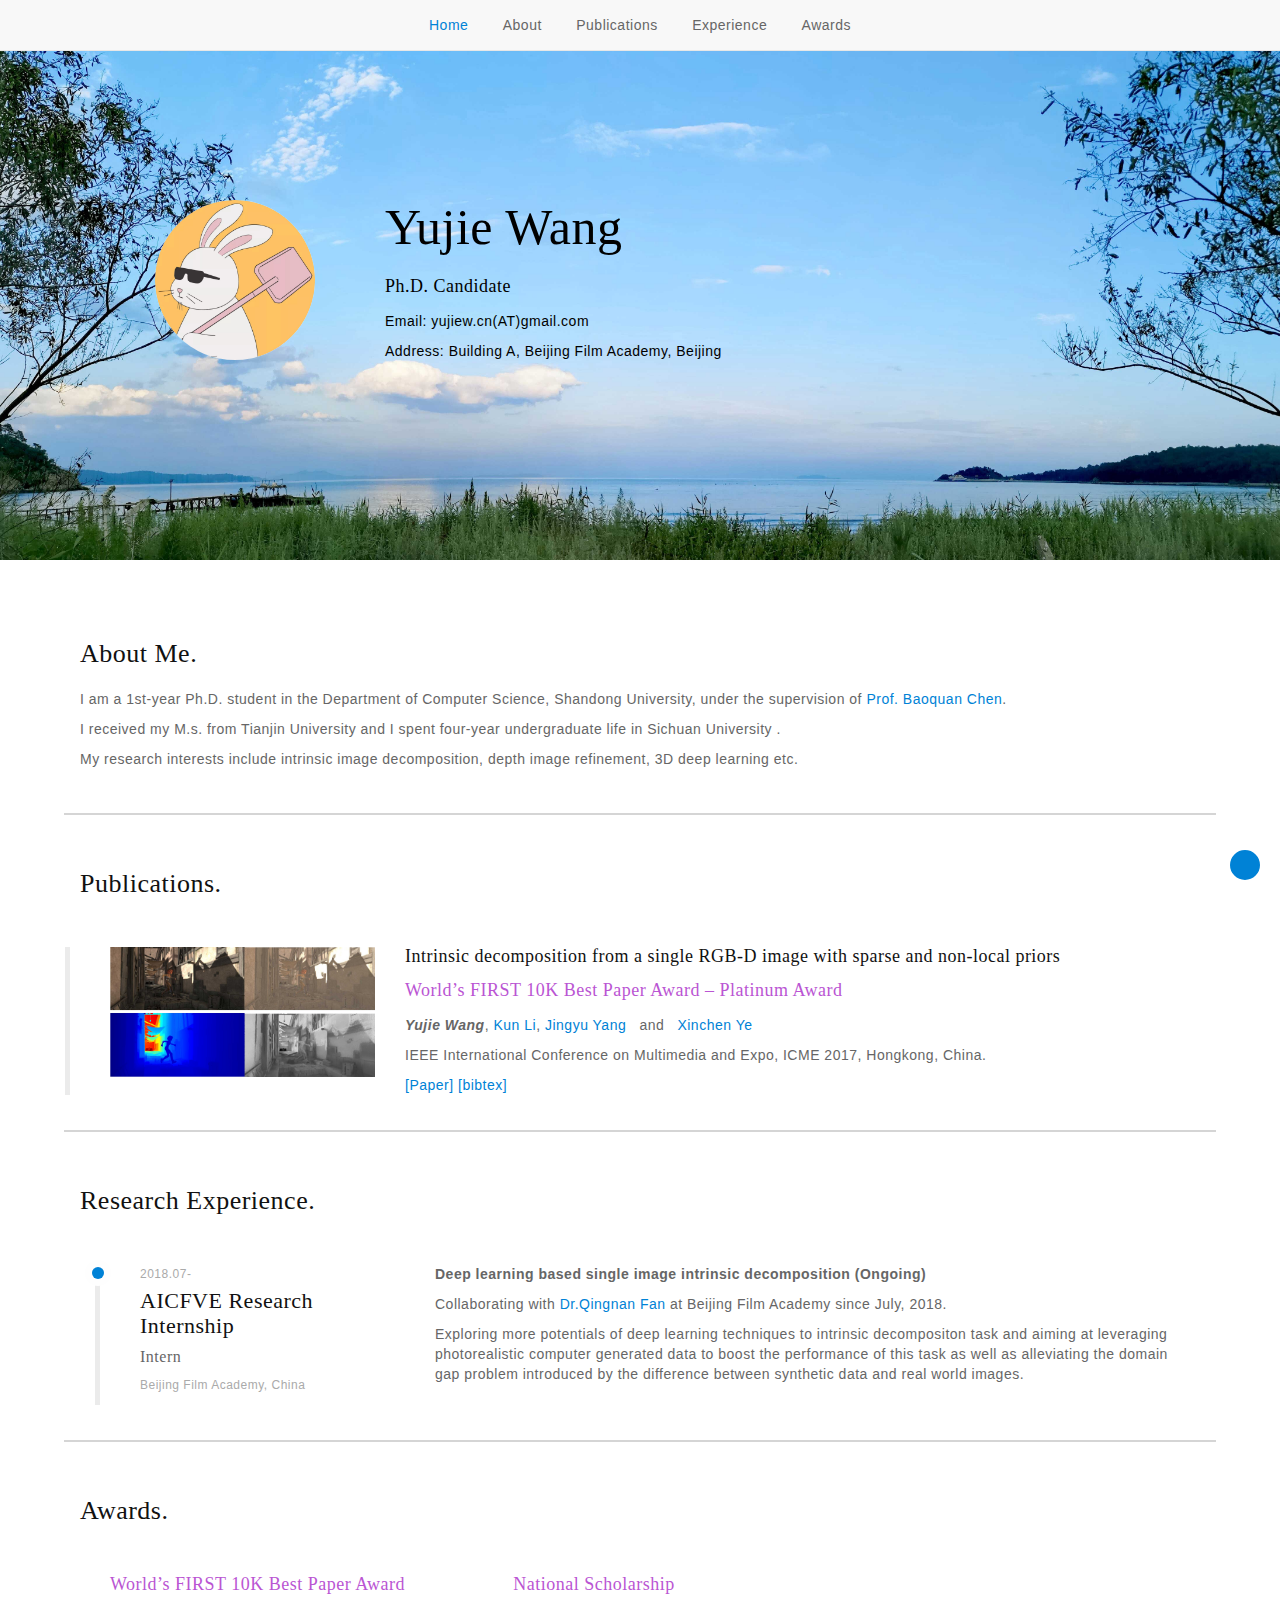
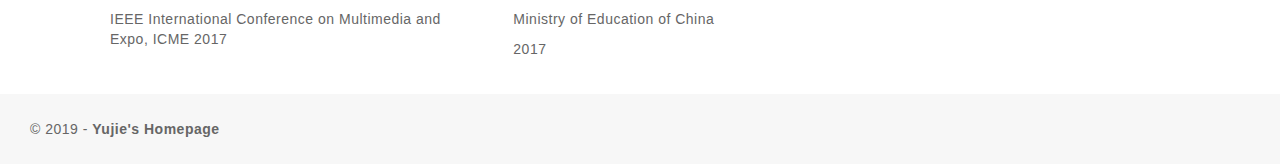
==== commit 04e24427: "Update index.html" ====
--- a/index.html
+++ b/index.html
@@ -218,10 +218,10 @@
                                <img src="./yujie_home_files/images/icme2017.jpg"  height="130px" alt="">
                             </div><!-- / timeline-info -->
                             <div class="col-md-9 timeline-details">
-                                <h5>Intrinsic decomposition from a single RGB-D image with sparse </h5>
-                                <h5>and non-local priors</h>
-                                <p>&nbsp;&nbsp;&nbsp;&nbsp;&nbsp;&nbsp;</p>
-                        <p><b> World’s FIRST 10K Best Paper Award – Platinum Award</b> </p>
+                                <h5>Intrinsic decomposition from a single RGB-D image with sparse and non-local priors </h5>
+                                <!--<h5>and non-local priors</h>-->
+                                <!--<p>&nbsp;&nbsp;&nbsp;&nbsp;&nbsp;&nbsp;</p>-->
+                        <h5 class="text-primary"> World’s FIRST 10K Best Paper Award – Platinum Award</h5>
                         <p><i><b>Yujie Wang</b></i>,&nbsp;<a href="http://cs.tju.edu.cn/faculty/likun/index.htm">Kun Li</a>,&nbsp;<a href="http://medialab-tju.org/">Jingyu Yang</a> &nbsp; and &nbsp; <a href="http://faculty.dlut.edu.cn/yexinchen/en/index.htm"> Xinchen Ye </a></p>
                         <p>IEEE International Conference on Multimedia and Expo, ICME 2017, Hongkong, China.</p>
                         <a href="https://ieeexplore.ieee.org/document/8019390">[Paper]</a>
@@ -310,7 +310,7 @@
                                     <p>
                                           Collaborating with <a href="http://irc.cs.sdu.edu.cn/~qingnan/"> Dr.Qingnan Fan</a> at Beijing Film Academy since July, 2018.
                                     </p>
-                                    <p> Exploring more potentials of deep learning techniques to intrinsic decompositon task and aiming at leveraging photorealistic computer generated data to boost the performance of this task as well as alleviating the domain gap problem introduced by the difference between synthetic data and real world images.  
+                                    <p> Exploring more potentials of deep learning techniques to intrinsic decompositon task and aiming at leveraging <br> photorealistic computer generated data to boost the performance of this task as well as alleviating the domain <br> gap problem introduced by the difference between synthetic data and real world images.  
                                 </div><!-- / timeline-details -->
                             </div><!-- / row -->
                         </div><!-- / timeline-item -->    
@@ -452,7 +452,7 @@
         </footer><!-- / light-footer -->
 
         <!-- scroll to top -->
-        <a href="https://lingjie0206.github.io/?nsukey=xHxqZQLPbK5eXNvQR48I%2FyLOnWsF6iZoFFMKDT1cUS3%2FcU7xE7DpmyDDtJPz%2BY4JBgWHkfpB4oqACpi%2Fmu6W2Wew%2FwYh3O0U6Y1pc0lm4FluoThorSBVmLbe%2Bt3ub7uQTBx3AI4%2FphvEs16xyaG2sRGMl24ywQGx3P%2FsGGtsnJjC5pZFH0u0V5836mWHkZH2#top" class="scroll-to-top page-scroll is-visible" data-nav-status="toggle"><i class="fa fa-angle-up"></i></a>
+        <a href="https://rongduo.github.io#top" class="scroll-to-top page-scroll is-visible" data-nav-status="toggle"><i class="fa fa-angle-up"></i></a>
         <!-- / scroll to top -->
 
     </div><!-- / container-->
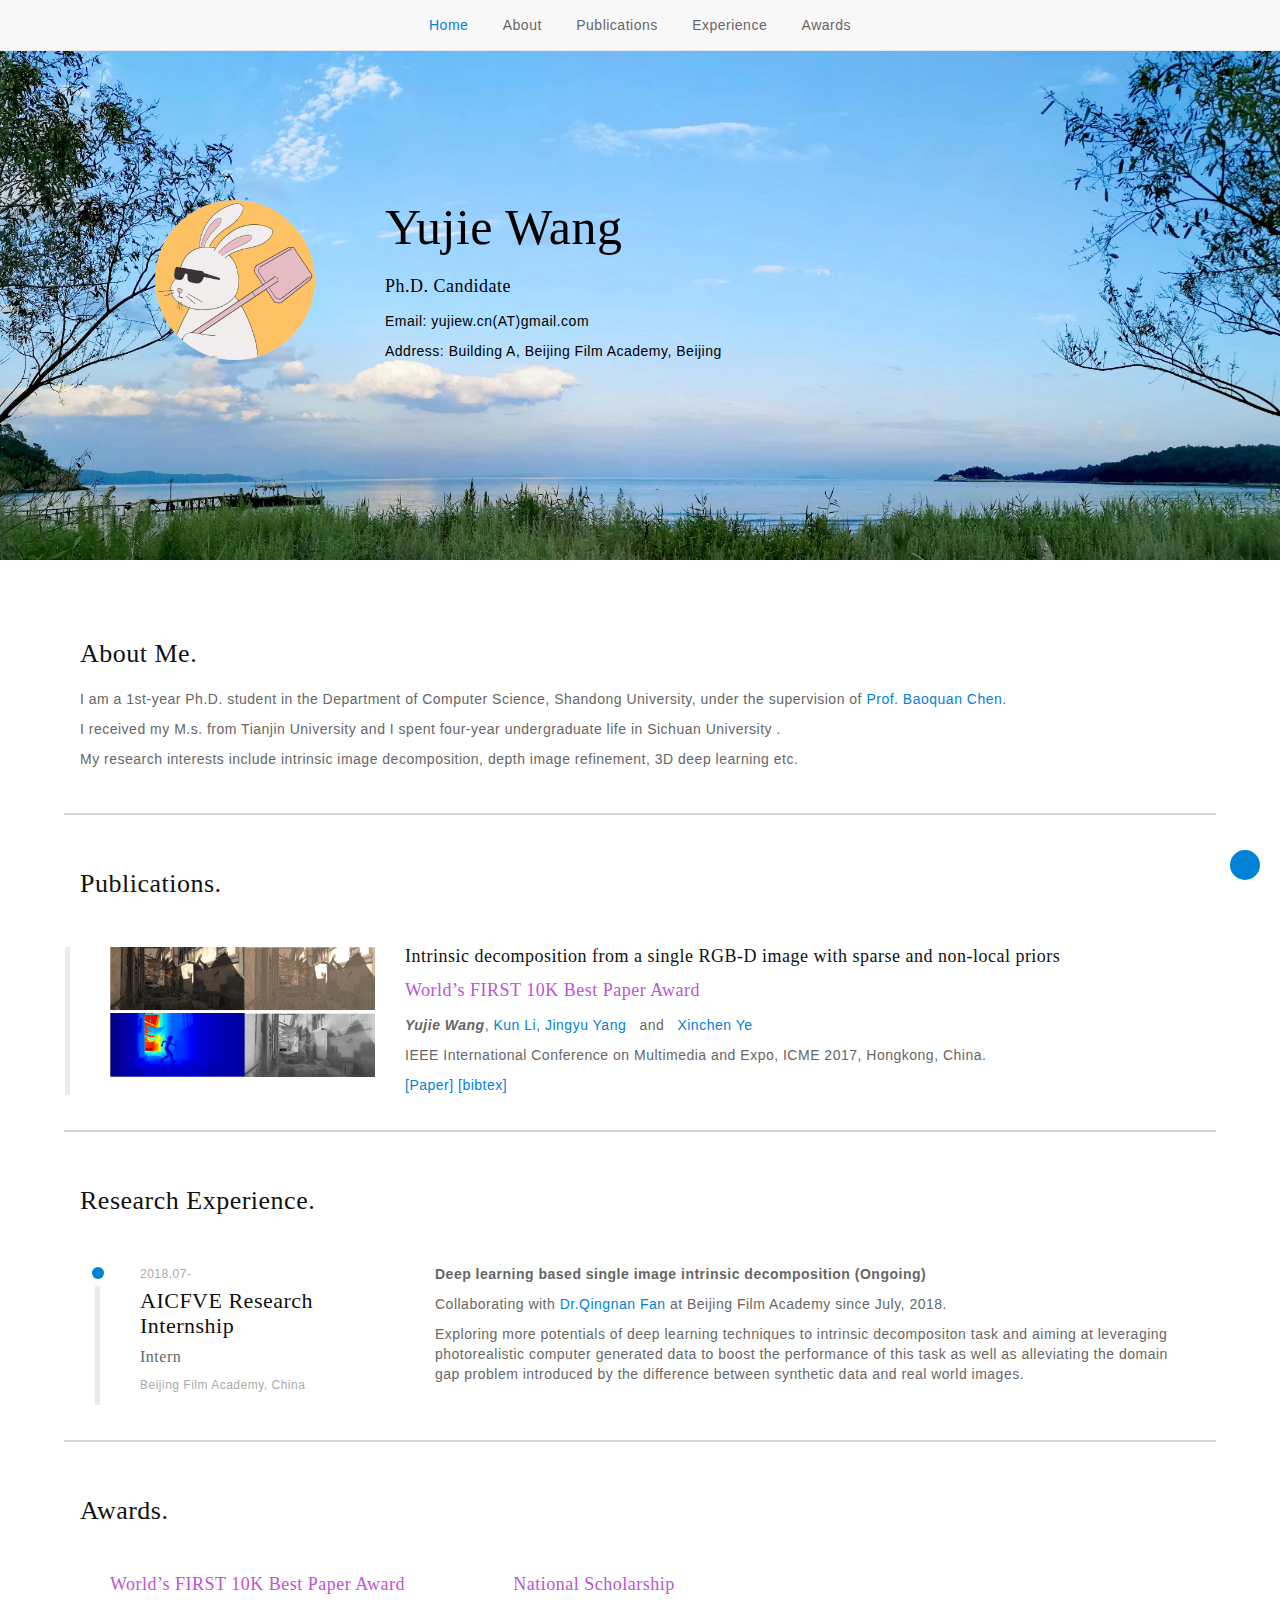
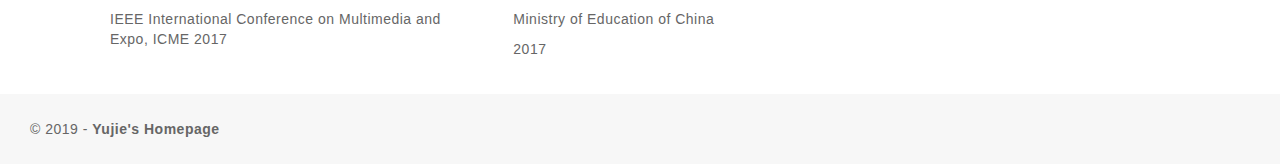
==== commit 83e44ee5: "Update index.html" ====
--- a/index.html
+++ b/index.html
@@ -221,7 +221,7 @@
                                 <h5>Intrinsic decomposition from a single RGB-D image with sparse and non-local priors </h5>
                                 <!--<h5>and non-local priors</h>-->
                                 <!--<p>&nbsp;&nbsp;&nbsp;&nbsp;&nbsp;&nbsp;</p>-->
-                        <h5 class="text-primary"> World’s FIRST 10K Best Paper Award – Platinum Award</h5>
+                        <h5 class="text-primary"> World’s FIRST 10K Best Paper Award </h5>
                         <p><i><b>Yujie Wang</b></i>,&nbsp;<a href="http://cs.tju.edu.cn/faculty/likun/index.htm">Kun Li</a>,&nbsp;<a href="http://medialab-tju.org/">Jingyu Yang</a> &nbsp; and &nbsp; <a href="http://faculty.dlut.edu.cn/yexinchen/en/index.htm"> Xinchen Ye </a></p>
                         <p>IEEE International Conference on Multimedia and Expo, ICME 2017, Hongkong, China.</p>
                         <a href="https://ieeexplore.ieee.org/document/8019390">[Paper]</a>
@@ -308,7 +308,7 @@
                                         <b>Deep learning based single image intrinsic decomposition (Ongoing)</b>
                                     </p>
                                     <p>
-                                          Collaborating with <a href="http://irc.cs.sdu.edu.cn/~qingnan/"> Dr.Qingnan Fan</a> at Beijing Film Academy since July, 2018.
+                                          Collaborating with <a href="fqnchina.github.io"> Dr.Qingnan Fan</a> at Beijing Film Academy since July, 2018.
                                     </p>
                                     <p> Exploring more potentials of deep learning techniques to intrinsic decompositon task and aiming at leveraging <br> photorealistic computer generated data to boost the performance of this task as well as alleviating the domain <br> gap problem introduced by the difference between synthetic data and real world images.  
                                 </div><!-- / timeline-details -->
@@ -367,7 +367,7 @@
                 <div class="row">
                     <div class="col-md-4">
                         <div class="award">
-                            <h5 class="text-primary">World’s FIRST 10K Best Paper Award</h5>
+				<h5 class="text-primary">World’s FIRST 10K Best Paper Award</h5>
                             <p>IEEE International Conference on Multimedia and Expo, ICME 2017 </p>
                         </div>
                     </div><!-- / award -->
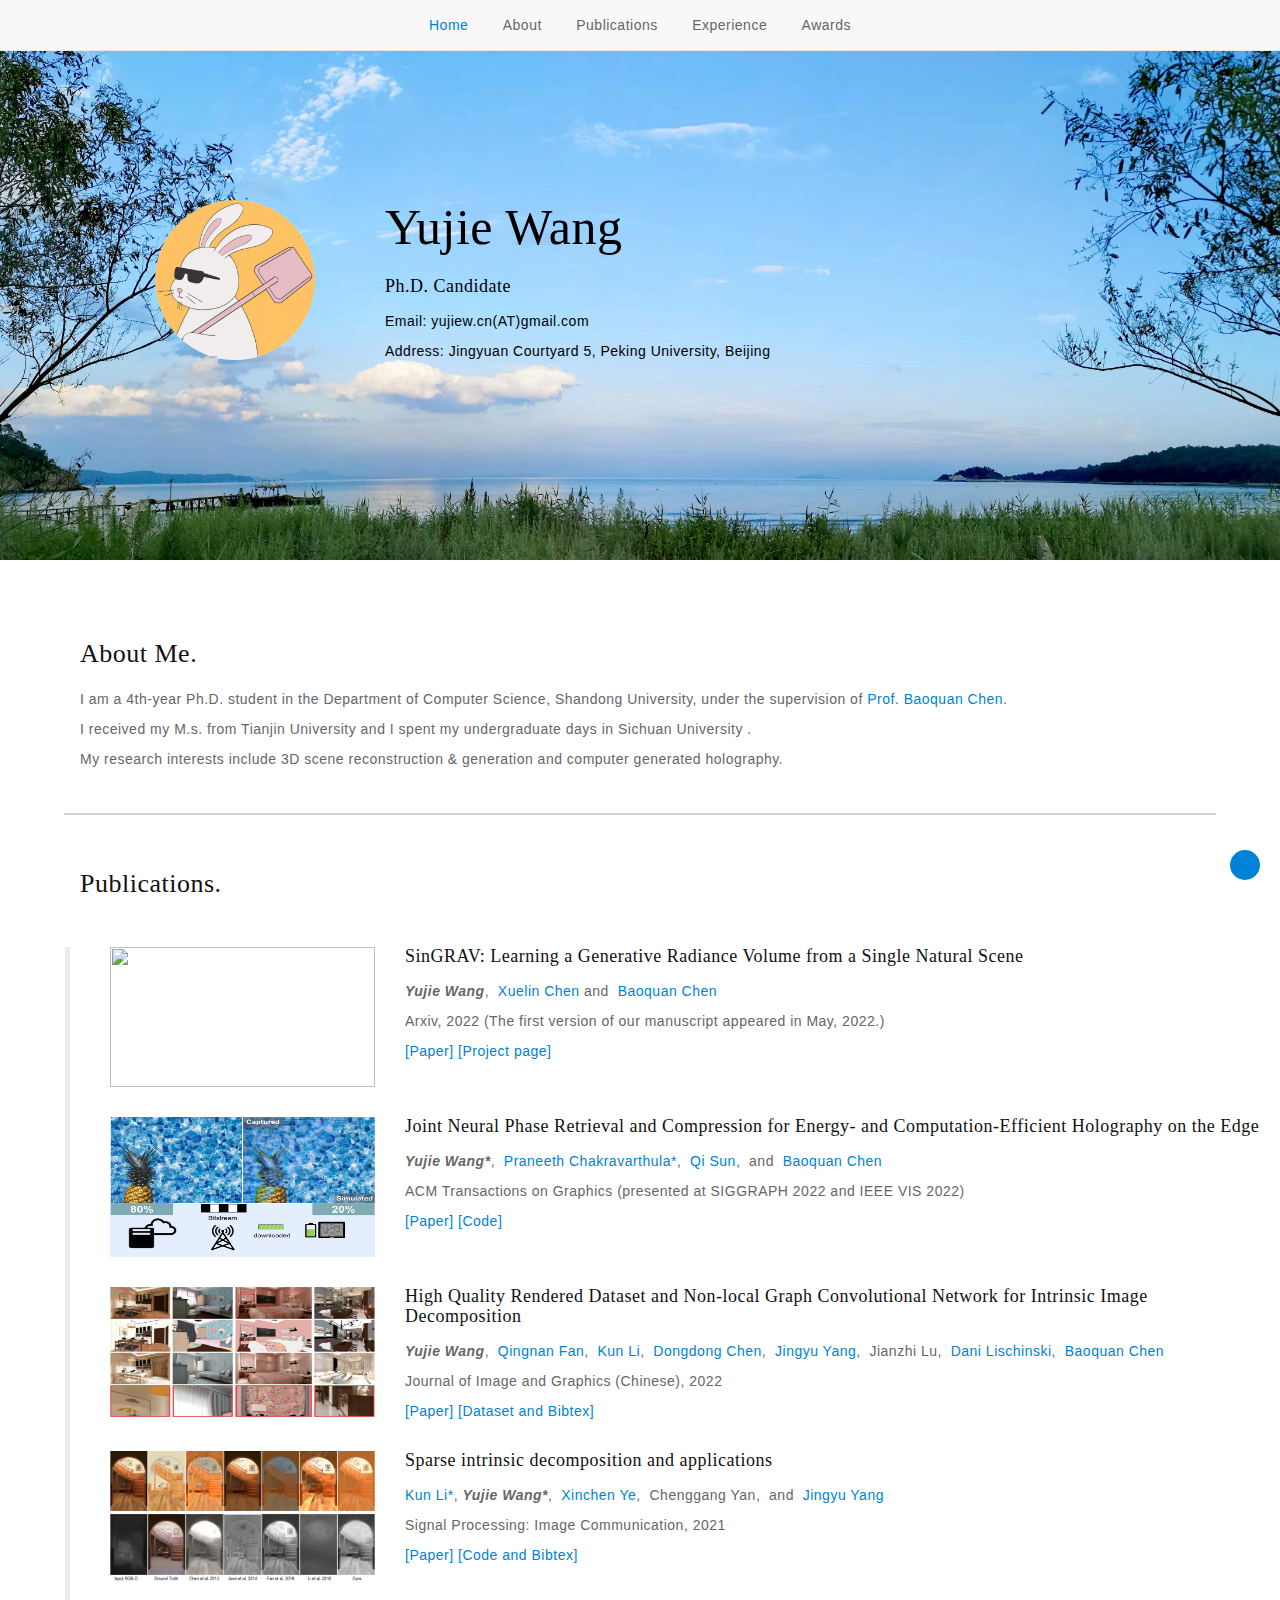
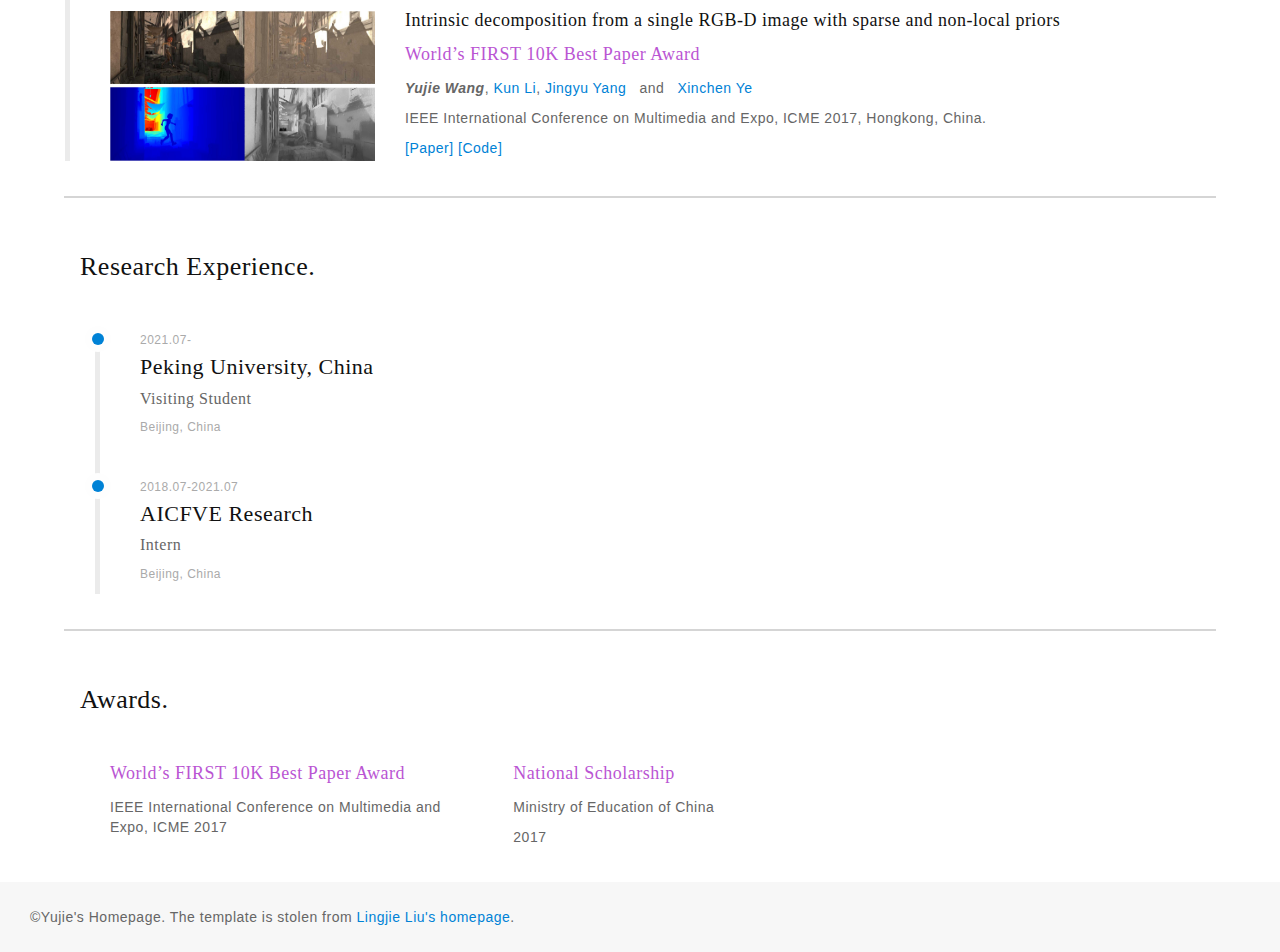
==== commit c290844d: "udpate the page" ====
--- a/index.html
+++ b/index.html
@@ -124,7 +124,7 @@
                         <h5><font color="black">Ph.D. Candidate</font></h5>
                         <!--<p><font color="black"> Phone: +86 158 2202 9958</font></p>-->
                         <p><font color="black">Email: yujiew.cn(AT)gmail.com</font></p>
-                        <p><font color="black">Address: Building A, Beijing Film Academy, Beijing</font></p>
+                        <p><font color="black">Address: Jingyuan Courtyard 5, Peking University, Beijing</font></p>
                         <!-- 
                         <div class="row">
                             <div class="col-sm-2 feature-left space-top">
@@ -164,16 +164,16 @@
             <div class="container">
                 <div id="layout-content" style="margin-top: 25px; width: 80%;" class="page-header space-left">
                     <h3>About Me.</h3>
-                    <p stype="text-align: justify color:black;">I am a 1st-year Ph.D. student in the Department of Computer Science, Shandong University, under the supervision of <a href="https://cfcs.pku.edu.cn/baoquan">Prof. Baoquan Chen</a>.</p>
-
-                    <p>  I received my M.s. from Tianjin University and I spent four-year undergraduate life in Sichuan University . </p>	
+                    <p stype="text-align: justify color:black;">I am a 4th-year Ph.D. student in the Department of Computer Science, Shandong University, under the supervision of <a href="https://cfcs.pku.edu.cn/baoquan">Prof. Baoquan Chen</a>.</p>
+
+                    <p>  I received my M.s. from Tianjin University and I spent my undergraduate days in Sichuan University . </p>	
             <!--    
                     <p stype="text-align: justify;">I spent four months at New York University working with <a href="https://cims.nyu.edu/gcl/daniele.html"> Prof. Daniele Panozzo </a>. 
 		    Prior to that, I had a wonderful time visiting <a href="https://people.mpi-inf.mpg.de/~theobalt/">Prof. Christian Theobalt</a> at Max-Planck-Institute for Informatics, Saarbrucken, Germany. 
 		    I also spent great time at University College London under the supervision of <a href="http://www0.cs.ucl.ac.uk/staff/n.mitra/">Prof. Niloy J. Mitra</a>.
             </p><p stype="text-align: justify;">Before starting my PhD, I obtained a Bachelor's Degree in the Department of Computer Science and Technology, Huazhong University of Science and Technology in 2014 and supervised by <a href="http://grid.hust.edu.cn/hjin/">Prof. Hai Jin</a>.
                     </p>-->
-		    <p stype="text-align: justify;">My research interests include intrinsic image decomposition, depth image refinement, 3D deep learning etc.
+		    <p stype="text-align: justify;">My research interests include 3D scene reconstruction & generation and computer generated holography.
 		    </p>
                 <!-- / features -->
 		</div>
@@ -211,30 +211,97 @@
                 <div class="page-header space-left">
                     <h3>Publications.</h3>
                 </div>
-                <div class="timeline  border-color">				
+                <div class="timeline  border-color">
+
+
+
                     <div class="timeline-item">
                         <div class="row">
                             <div class="col-md-3 timeline-info">
-                               <img src="./yujie_home_files/images/icme2017.jpg"  height="130px" alt="">
+                               <img src="./yujie_home_files/images/singrav_teaser.png"  height="140px" alt="">
+                            </div><!-- / timeline-info -->
+                            <div class="col-md-9 timeline-details">
+                                <h5>SinGRAV: Learning a Generative Radiance Volume from a Single Natural Scene </h5>
+                                <!--<h5>and non-local priors</h>-->
+                                <!--<p>&nbsp;&nbsp;&nbsp;&nbsp;&nbsp;&nbsp;</p>-->
+                        <!-- <h5 class="text-primary">World’s FIRST 10K Best Paper Award</h5> -->
+                        <p><i><b>Yujie Wang</b></i>,&nbsp; <a href="https://xuelin-chen.github.io/">Xuelin Chen</a>&nbsp;and&nbsp; <a href="https://cfcs.pku.edu.cn/baoquan/">Baoquan Chen </a> </p>
+                        <p>Arxiv, 2022 (The first version of our manuscript appeared in May, 2022.)</p>
+                        <a href="https://arxiv.org/pdf/2210.01202.pdf">[Paper]</a>    
+                        <a href="https://singrav.github.io/">[Project page]</a>                 
+                            </div><!-- / timeline-details -->
+                        </div><!-- / row -->
+                    </div><!-- / timeline-item -->
+
+                    <div class="timeline-item">
+                        <div class="row">
+                            <div class="col-md-3 timeline-info">
+                               <img src="./yujie_home_files/images/holo2022_representative.jpg"  height="140px" alt="">
+                            </div><!-- / timeline-info -->
+                            <div class="col-md-9 timeline-details">
+                                <h5>Joint Neural Phase Retrieval and Compression for Energy- and Computation-Efficient Holography on the Edge</h5>
+                                <!--<h5>and non-local priors</h>-->
+                                <!--<p>&nbsp;&nbsp;&nbsp;&nbsp;&nbsp;&nbsp;</p>-->
+                        <!-- <h5 class="text-primary">World’s FIRST 10K Best Paper Award</h5> -->
+                        <p><i><b>Yujie Wang*</b></i>,&nbsp; <a href="https://www.cs.unc.edu/~cpk/">Praneeth Chakravarthula*</a>,&nbsp; <a href="">Qi Sun,&nbsp;</a> and&nbsp; <a href="https://cfcs.pku.edu.cn/baoquan/">Baoquan Chen </a> </p>
+                        <p>ACM Transactions on Graphics (presented at SIGGRAPH 2022 and IEEE VIS 2022) </p>
+                        <a href="https://www.immersivecomputinglab.org/wp-content/uploads/2022/07/Hologram_compression_network_11-compressed.pdf">[Paper]</a>    
+                        <a href="https://github.com/HoloCompress/DPRC">[Code]</a>                 
+                            </div><!-- / timeline-details -->
+                        </div><!-- / row -->
+                    </div><!-- / timeline-item -->
+
+                    <div class="timeline-item">
+                        <div class="row">
+                            <div class="col-md-3 timeline-info">
+                               <img src="./yujie_home_files/images/intrinsic_data.jpg"  height="130px" alt="">
+                            </div><!-- / timeline-info -->
+                            <div class="col-md-9 timeline-details">
+                                <h5>High Quality Rendered Dataset and Non-local Graph Convolutional Network for Intrinsic Image Decomposition </h5>
+                                <!--<h5>and non-local priors</h>-->
+                                <!--<p>&nbsp;&nbsp;&nbsp;&nbsp;&nbsp;&nbsp;</p>-->
+                        <!-- <h5 class="text-primary">World’s FIRST 10K Best Paper Award</h5> -->
+                        <p><i><b>Yujie Wang</b></i>,&nbsp; <a href="https://fqnchina.github.io/">Qingnan Fan</a>,&nbsp; <a href="http://cs.tju.edu.cn/faculty/likun/index.htm">Kun Li</a>,&nbsp; <a href="https://www.dongdongchen.bid/">Dongdong Chen</a>,&nbsp; <a href="http://medialab-tju.org/">Jingyu Yang</a>,&nbsp; Jianzhi Lu,&nbsp; <a href="https://www.cs.huji.ac.il/~danix/">Dani Lischinski</a>,&nbsp; <a href="https://cfcs.pku.edu.cn/baoquan/">Baoquan Chen </a> </p>
+                        <p>Journal of Image and Graphics (Chinese), 2022</p>
+                        <a href="http://www.cjig.cn/jig/ch/reader/view_abstract.aspx?file_no=20220207">[Paper]</a>    
+                        <a href="https://github.com/rongduo/photorealistic_inrinsic_dataset">[Dataset and Bibtex]</a>        
+                        <!-- <a href="xxx">[Paper (PDF, English version)]</a>            -->
+                            </div><!-- / timeline-details -->
+                        </div><!-- / row -->
+                    </div><!-- / timeline-item -->
+
+                    <div class="timeline-item">
+                        <div class="row">
+                            <div class="col-md-3 timeline-info">
+                               <img src="./yujie_home_files/images/sparse_intrinsic.png"  height="130px" alt="">
+                            </div><!-- / timeline-info -->
+                            <div class="col-md-9 timeline-details">
+                                <h5>Sparse intrinsic decomposition and applications </h5>
+                                <!--<h5>and non-local priors</h>-->
+                                <!--<p>&nbsp;&nbsp;&nbsp;&nbsp;&nbsp;&nbsp;</p>-->
+                        <!-- <h5 class="text-primary">World’s FIRST 10K Best Paper Award</h5> -->
+                        <p><a href="http://cs.tju.edu.cn/faculty/likun/index.htm">Kun Li*</a>,&nbsp;<i><b>Yujie Wang*</b></i>,&nbsp;<a href="http://faculty.dlut.edu.cn/yexinchen/en/index.htm"> Xinchen Ye</a>,&nbsp; Chenggang Yan,&nbsp; and &nbsp;<a href="http://medialab-tju.org/">Jingyu Yang</a></p>
+                        <p>Signal Processing: Image Communication, 2021</p>
+                        <a href="https://www.sciencedirect.com/science/article/pii/S0923596521001132">[Paper]</a>    
+                        <a href="https://github.com/rongduo/Intrinsic_Decomp_implementation">[Code and Bibtex]</a>                  
+                            </div><!-- / timeline-details -->
+                        </div><!-- / row -->
+                    </div><!-- / timeline-item -->
+
+                    <div class="timeline-item">
+                        <div class="row">
+                            <div class="col-md-3 timeline-info">
+                               <img src="./yujie_home_files/images/icme2017.jpg"  height="150px" alt="">
                             </div><!-- / timeline-info -->
                             <div class="col-md-9 timeline-details">
                                 <h5>Intrinsic decomposition from a single RGB-D image with sparse and non-local priors </h5>
                                 <!--<h5>and non-local priors</h>-->
                                 <!--<p>&nbsp;&nbsp;&nbsp;&nbsp;&nbsp;&nbsp;</p>-->
-                        <h5 class="text-primary"> World’s FIRST 10K Best Paper Award </h5>
+                        <h5 class="text-primary">World’s FIRST 10K Best Paper Award</h5>
                         <p><i><b>Yujie Wang</b></i>,&nbsp;<a href="http://cs.tju.edu.cn/faculty/likun/index.htm">Kun Li</a>,&nbsp;<a href="http://medialab-tju.org/">Jingyu Yang</a> &nbsp; and &nbsp; <a href="http://faculty.dlut.edu.cn/yexinchen/en/index.htm"> Xinchen Ye </a></p>
                         <p>IEEE International Conference on Multimedia and Expo, ICME 2017, Hongkong, China.</p>
-                        <a href="https://ieeexplore.ieee.org/document/8019390">[Paper]</a>
-                        <a href="http://xueshu.baidu.com/u/citation?&url=http%3A%2F%2Fwww.researchgate.net%2Fpublication%2F319569867_Intrinsic_decomposition_from_a_single_RGB-D_image_with_sparse_and_non-local_priors&sign=749da593f3db05ff2e3deffa752e872e&diversion=null&t=bib" class="nav-toggle">[bibtex]</a>  
-                                <div id="collapse2" style="display:none">
-                                        <div class="well">
-		    <pre><span class="bibtexraw noread">@inproceedings{Wang2017Intrinsic,
-  title={Intrinsic decomposition from a single RGB-D image with sparse and non-local priors},
-  author={Wang, Yujie and Li, Kun and Yang, Jingyu and Ye, Xinchen},
-  booktitle={IEEE International Conference on Multimedia & Expo},
-  year={2017},
-}
-</span></pre></div></div>                  
+                        <a href="https://ieeexplore.ieee.org/document/8019390">[Paper]</a> 
+                        <a href="https://github.com/rongduo/Intrinsic_Decomp_implementation">[Code]</a>                  
                             </div><!-- / timeline-details -->
                         </div><!-- / row -->
                     </div><!-- / timeline-item -->
@@ -293,28 +360,51 @@
                     <div class="page-header" style="text-indent:-0.5em;">
                         <h3>Research Experience.</h3>
                     </div>
-                    <div class="timeline  border-color">                
-                <div class="timeline-item">
-                            <div class="timeline-point  off-timeline-point  point-color"></div>
+                    <div class="timeline  border-color">        
+                    <div class="timeline-item">
+                        <div class="timeline-point  off-timeline-point  point-color"></div>
                             <div class="row">
                                 <div class="col-md-3 timeline-info">
-                                    <p class="timeline-date">2018.07-</p>  
-                                    <h4 class="timeline-com">AICFVE Research Internship</h4>
-                                    <h6 class="timeline-role">Intern</h6>
-                                    <p class="timeline-location">Beijing Film Academy, China</p>
+                                    <p class="timeline-date">2021.07-</p>  
+                                    <h4 class="timeline-com">Peking University, China</h4>
+                                    <h6 class="timeline-role">Visiting Student</h6>
+                                    <p class="timeline-location">Beijing, China</p>
                                 </div><!-- / timeline-info -->
-                                <div class="col-md-9 timeline-details">
+                                <!-- <div class="col-md-9 timeline-details">
                                     <p>
                                         <b>Deep learning based single image intrinsic decomposition (Ongoing)</b>
                                     </p>
                                     <p>
-                                          Collaborating with <a href="fqnchina.github.io"> Dr.Qingnan Fan</a> at Beijing Film Academy since July, 2018.
+                                            Collaborating with <a href="https://fqnchina.github.io/"> Dr.Qingnan Fan</a> at Beijing Film Academy since July, 2018.
                                     </p>
                                     <p> Exploring more potentials of deep learning techniques to intrinsic decompositon task and aiming at leveraging <br> photorealistic computer generated data to boost the performance of this task as well as alleviating the domain <br> gap problem introduced by the difference between synthetic data and real world images.  
-                                </div><!-- / timeline-details -->
-                            </div><!-- / row -->
-                        </div><!-- / timeline-item -->    
+                                </div>/ timeline-details -->
+                        </div><!-- / row -->
+                    </div><!-- / timeline-item -->  
+
+                    <div class="timeline-item">
+                        <div class="timeline-point  off-timeline-point  point-color"></div>
+                            <div class="row">
+                                <div class="col-md-3 timeline-info">
+                                    <p class="timeline-date">2018.07-2021.07</p>  
+                                    <h4 class="timeline-com">AICFVE Research</h4>
+                                    <h6 class="timeline-role">Intern</h6>
+                                    <p class="timeline-location">Beijing, China</p>
+                                </div><!-- / timeline-info -->
+                                <!-- <div class="col-md-9 timeline-details">
+                                    <p>
+                                        <b>Deep learning based single image intrinsic decomposition (Ongoing)</b>
+                                    </p>
+                                    <p>
+                                          Collaborating with <a href="https://fqnchina.github.io/"> Dr.Qingnan Fan</a> at Beijing Film Academy since July, 2018.
+                                    </p>
+                                    <p> Exploring more potentials of deep learning techniques to intrinsic decompositon task and aiming at leveraging <br> photorealistic computer generated data to boost the performance of this task as well as alleviating the domain <br> gap problem introduced by the difference between synthetic data and real world images.  
+                                </div>/ timeline-details -->
+                        </div><!-- / row -->
+                    </div><!-- / timeline-item -->    
     
+   
+
                     </div><!-- / timeline -->
                 </div><!-- / container -->
             </section>
@@ -439,7 +529,7 @@
         
         <footer>
             <div class="container">
-                <p class="footer-info">© 2019 - <strong>Yujie's Homepage</strong>
+                <p class="footer-info">©Yujie's Homepage. The template is stolen from <a href="https://lingjie0206.github.io/">Lingjie Liu's homepage</a>.
                     <span class="social pull-right">
                         <!--
                         <a href="https://www.facebook.com/profile.php?id=100005961649379"><i class="fa fa-facebook"></i></a>
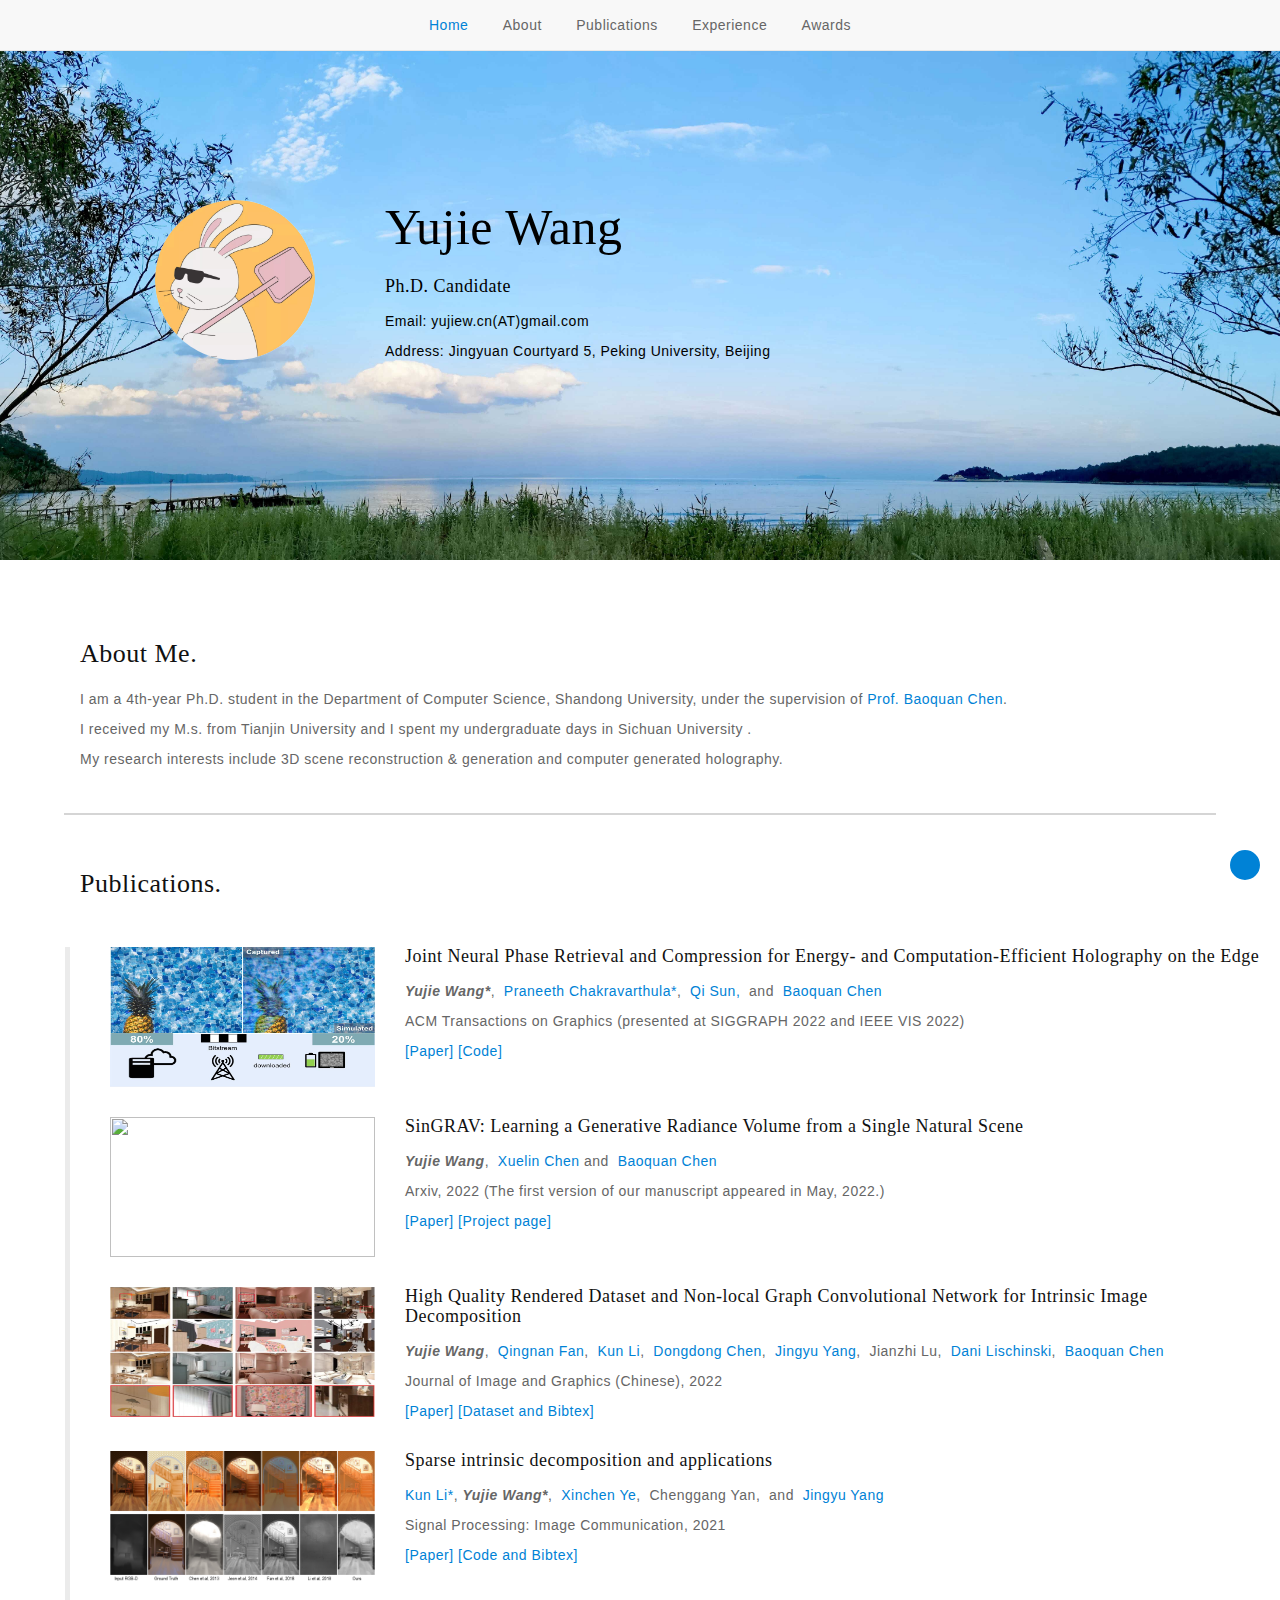
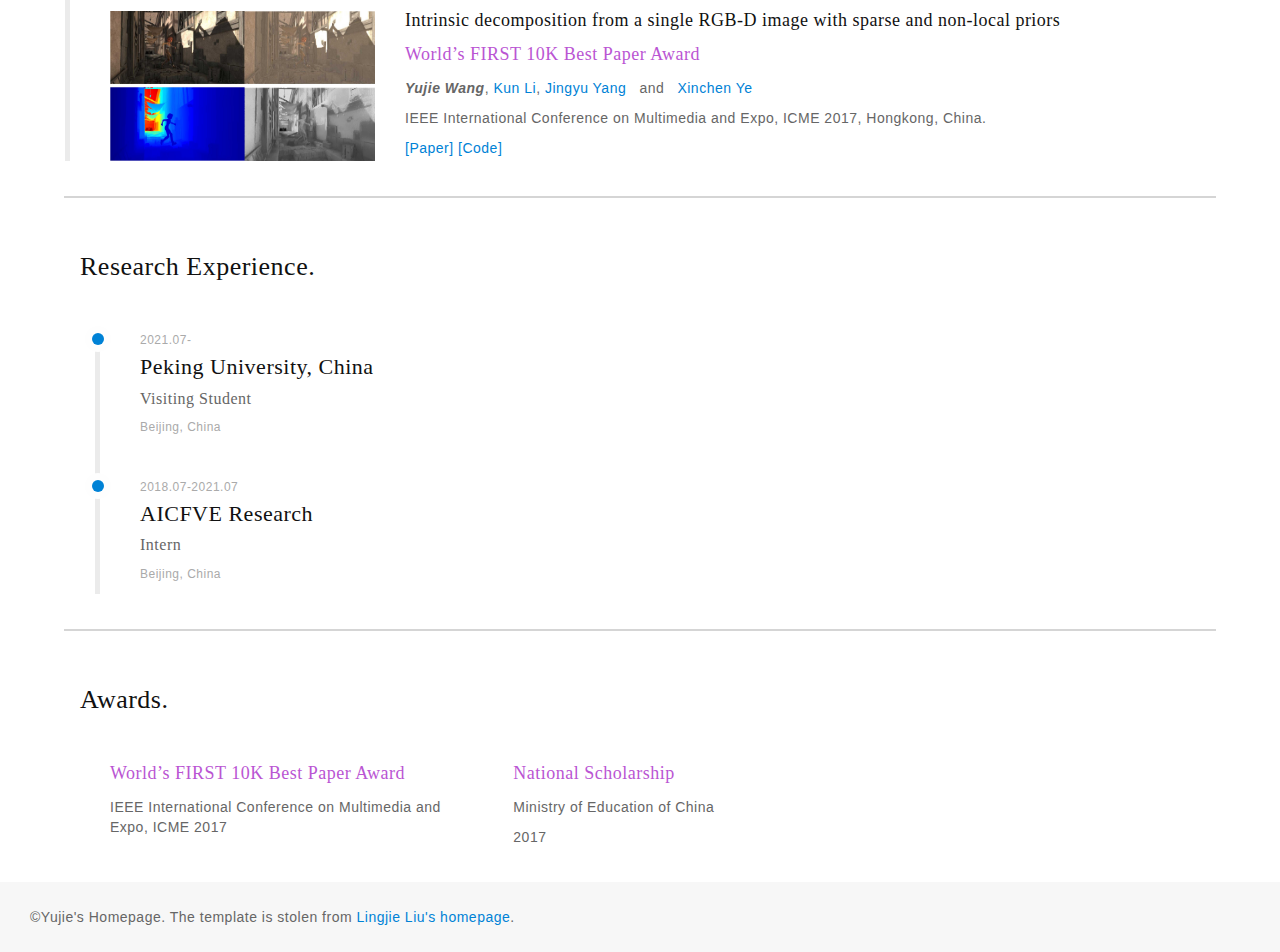
==== commit b937ab44: "update the order" ====
--- a/index.html
+++ b/index.html
@@ -214,6 +214,23 @@
                 <div class="timeline  border-color">
 
 
+                    <div class="timeline-item">
+                        <div class="row">
+                            <div class="col-md-3 timeline-info">
+                               <img src="./yujie_home_files/images/holo2022_representative.jpg"  height="140px" alt="">
+                            </div><!-- / timeline-info -->
+                            <div class="col-md-9 timeline-details">
+                                <h5>Joint Neural Phase Retrieval and Compression for Energy- and Computation-Efficient Holography on the Edge</h5>
+                                <!--<h5>and non-local priors</h>-->
+                                <!--<p>&nbsp;&nbsp;&nbsp;&nbsp;&nbsp;&nbsp;</p>-->
+                        <!-- <h5 class="text-primary">World’s FIRST 10K Best Paper Award</h5> -->
+                        <p><i><b>Yujie Wang*</b></i>,&nbsp; <a href="https://www.cs.unc.edu/~cpk/">Praneeth Chakravarthula*</a>,&nbsp; <a href="">Qi Sun,&nbsp;</a> and&nbsp; <a href="https://cfcs.pku.edu.cn/baoquan/">Baoquan Chen </a> </p>
+                        <p>ACM Transactions on Graphics (presented at SIGGRAPH 2022 and IEEE VIS 2022) </p>
+                        <a href="https://www.immersivecomputinglab.org/wp-content/uploads/2022/07/Hologram_compression_network_11-compressed.pdf">[Paper]</a>    
+                        <a href="https://github.com/HoloCompress/DPRC">[Code]</a>                 
+                            </div><!-- / timeline-details -->
+                        </div><!-- / row -->
+                    </div><!-- / timeline-item -->
 
                     <div class="timeline-item">
                         <div class="row">
@@ -232,25 +249,7 @@
                             </div><!-- / timeline-details -->
                         </div><!-- / row -->
                     </div><!-- / timeline-item -->
-
-                    <div class="timeline-item">
-                        <div class="row">
-                            <div class="col-md-3 timeline-info">
-                               <img src="./yujie_home_files/images/holo2022_representative.jpg"  height="140px" alt="">
-                            </div><!-- / timeline-info -->
-                            <div class="col-md-9 timeline-details">
-                                <h5>Joint Neural Phase Retrieval and Compression for Energy- and Computation-Efficient Holography on the Edge</h5>
-                                <!--<h5>and non-local priors</h>-->
-                                <!--<p>&nbsp;&nbsp;&nbsp;&nbsp;&nbsp;&nbsp;</p>-->
-                        <!-- <h5 class="text-primary">World’s FIRST 10K Best Paper Award</h5> -->
-                        <p><i><b>Yujie Wang*</b></i>,&nbsp; <a href="https://www.cs.unc.edu/~cpk/">Praneeth Chakravarthula*</a>,&nbsp; <a href="">Qi Sun,&nbsp;</a> and&nbsp; <a href="https://cfcs.pku.edu.cn/baoquan/">Baoquan Chen </a> </p>
-                        <p>ACM Transactions on Graphics (presented at SIGGRAPH 2022 and IEEE VIS 2022) </p>
-                        <a href="https://www.immersivecomputinglab.org/wp-content/uploads/2022/07/Hologram_compression_network_11-compressed.pdf">[Paper]</a>    
-                        <a href="https://github.com/HoloCompress/DPRC">[Code]</a>                 
-                            </div><!-- / timeline-details -->
-                        </div><!-- / row -->
-                    </div><!-- / timeline-item -->
-
+                    
                     <div class="timeline-item">
                         <div class="row">
                             <div class="col-md-3 timeline-info">
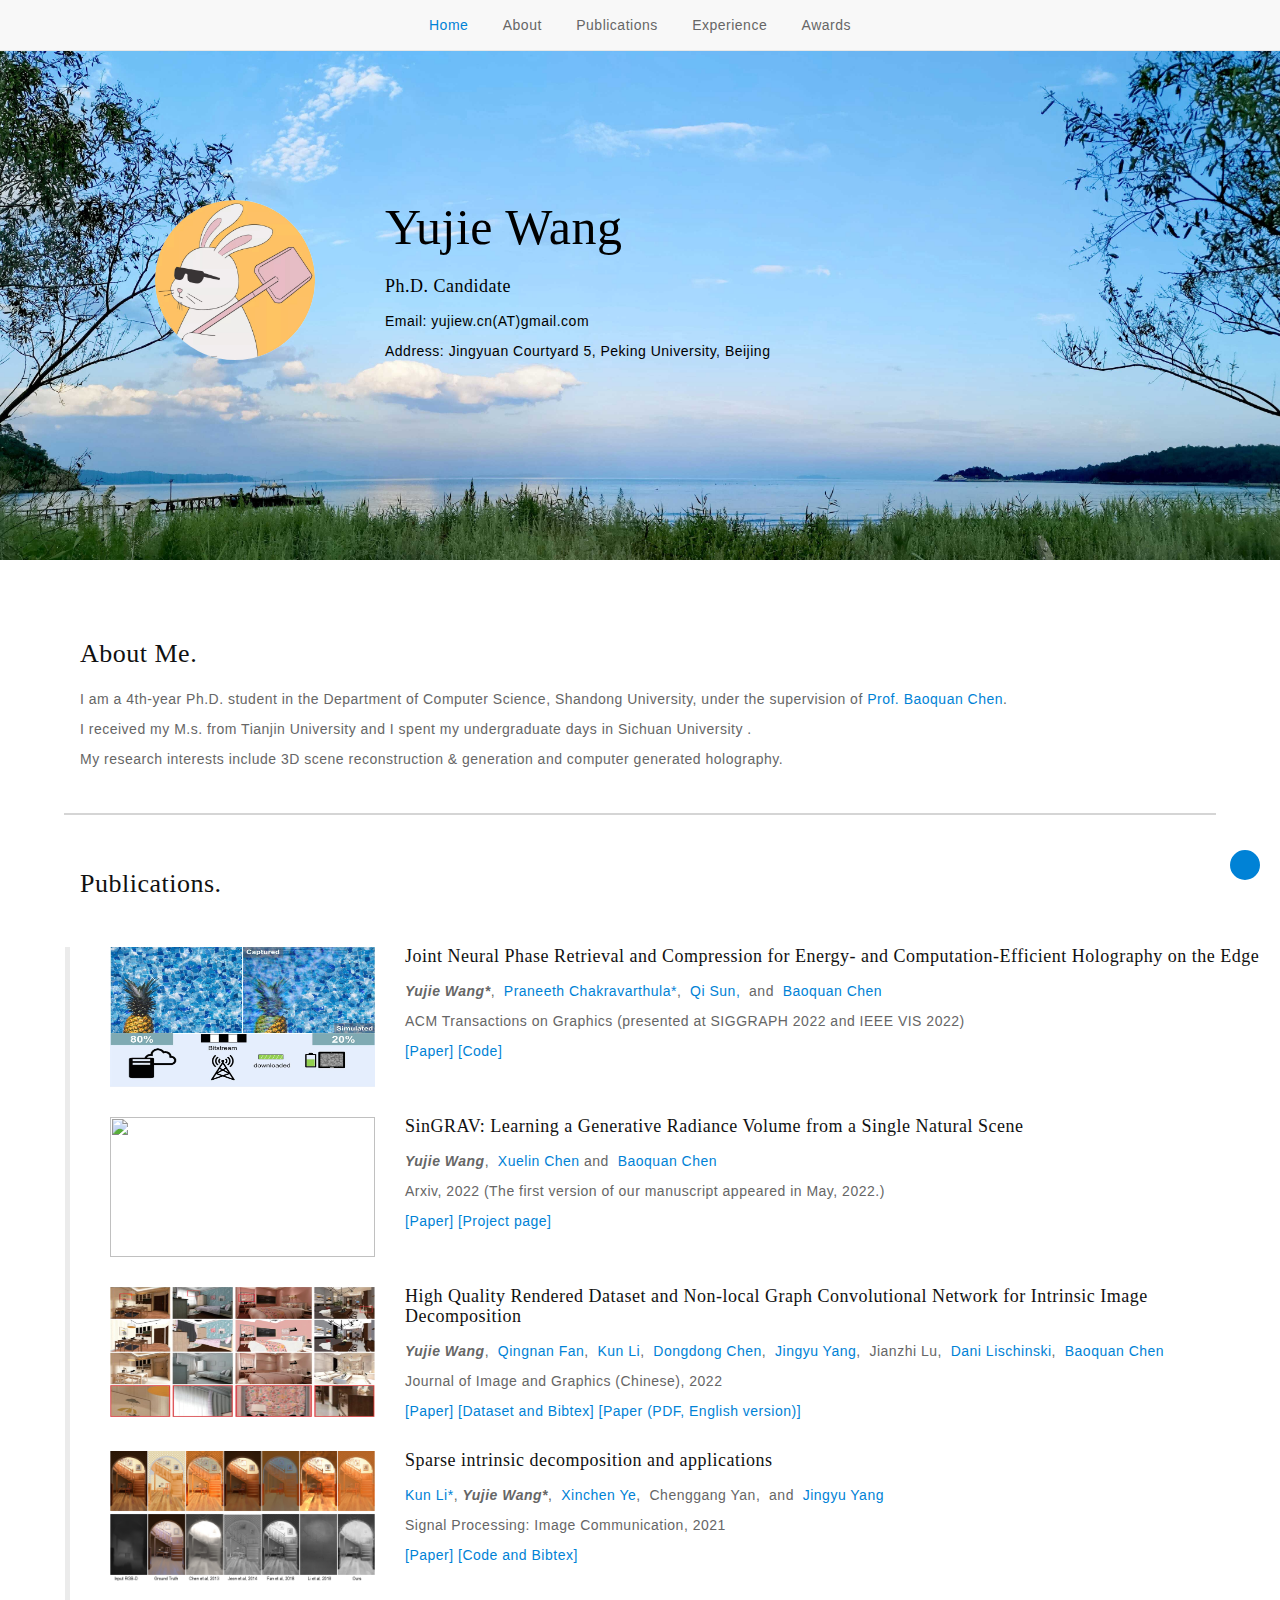
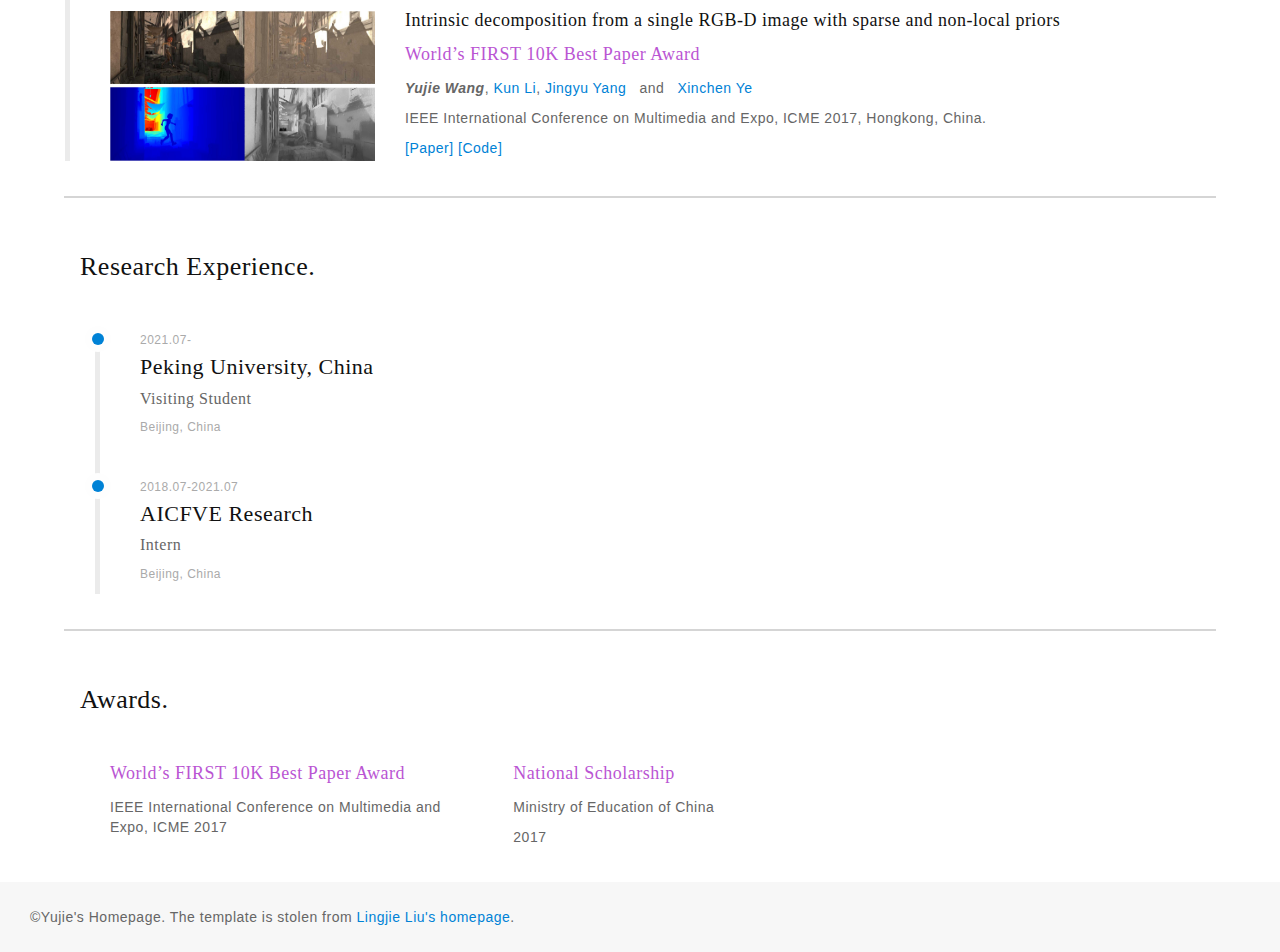
==== commit 6ec097ce: "add a placeholder for the english version of the dataset" ====
--- a/index.html
+++ b/index.html
@@ -264,7 +264,7 @@
                         <p>Journal of Image and Graphics (Chinese), 2022</p>
                         <a href="http://www.cjig.cn/jig/ch/reader/view_abstract.aspx?file_no=20220207">[Paper]</a>    
                         <a href="https://github.com/rongduo/photorealistic_inrinsic_dataset">[Dataset and Bibtex]</a>        
-                        <!-- <a href="xxx">[Paper (PDF, English version)]</a>            -->
+                        <a href="xxx">[Paper (PDF, English version)]</a>           
                             </div><!-- / timeline-details -->
                         </div><!-- / row -->
                     </div><!-- / timeline-item -->
